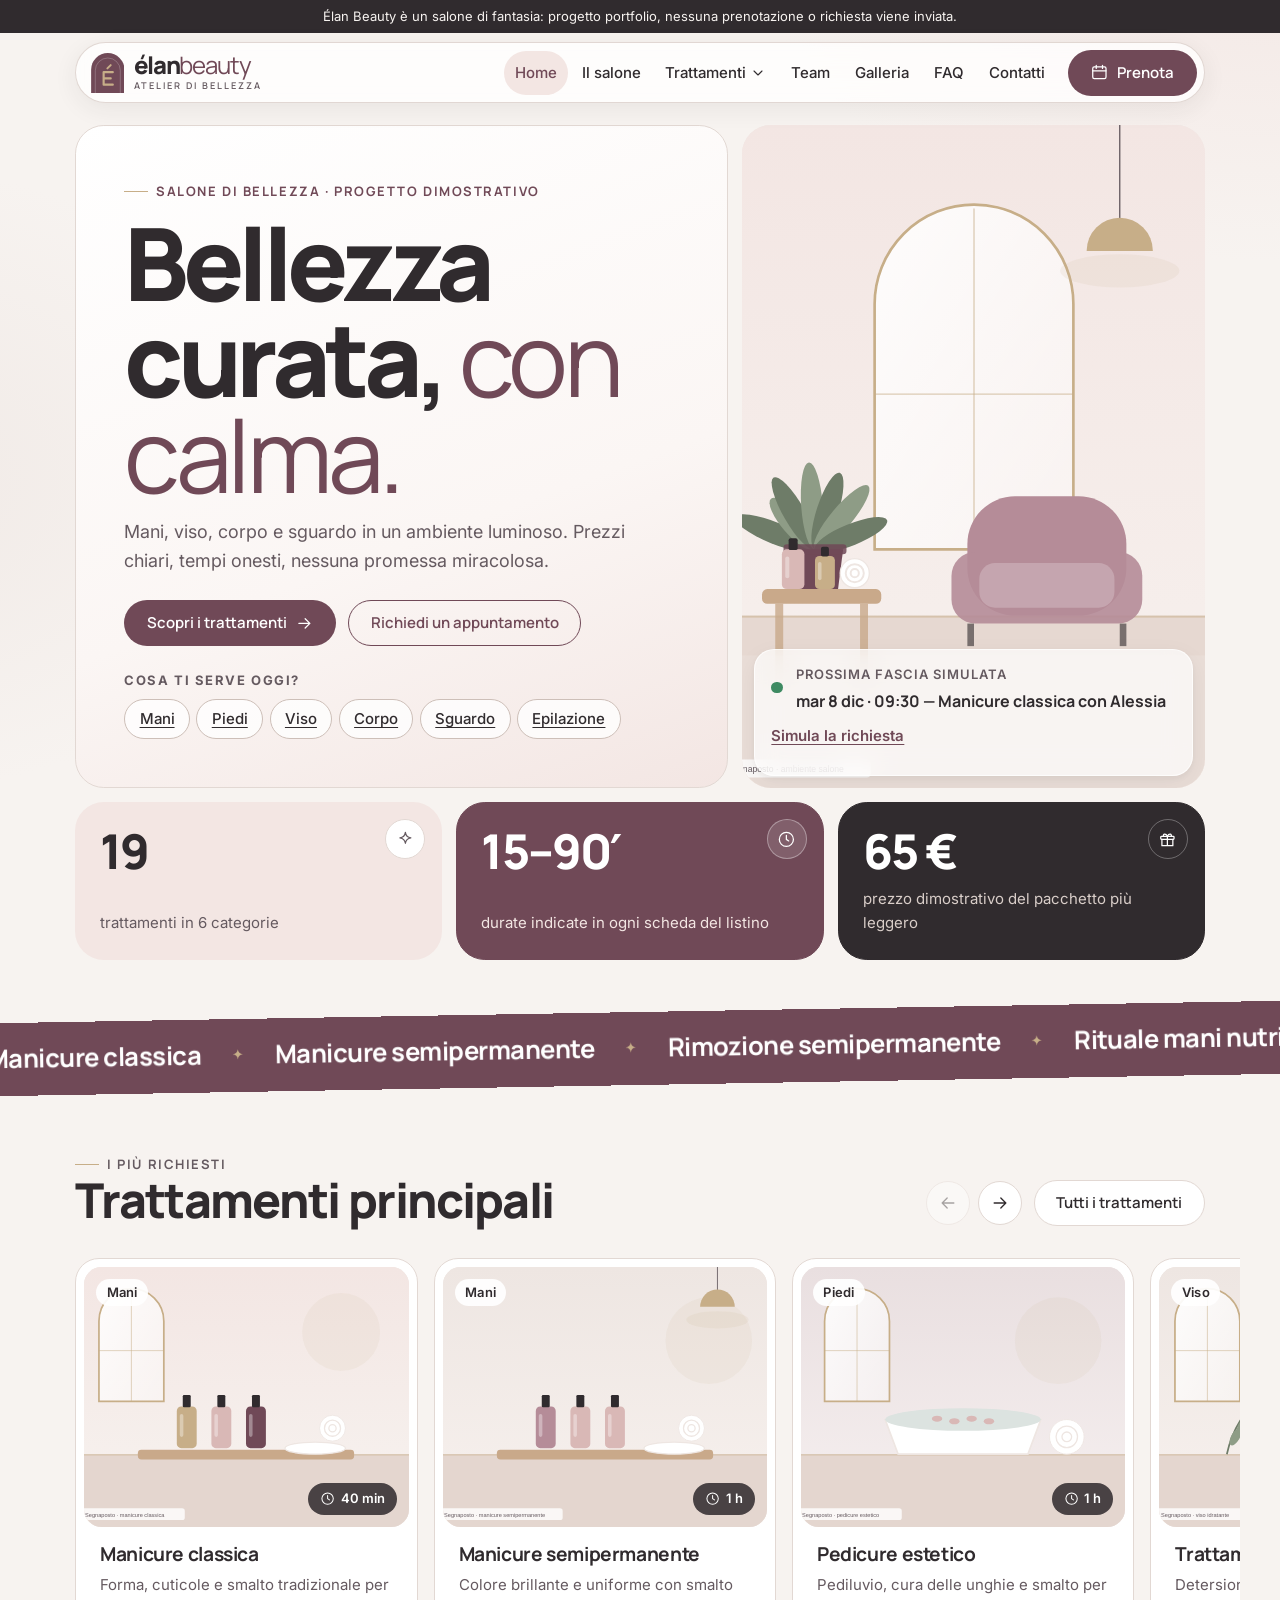
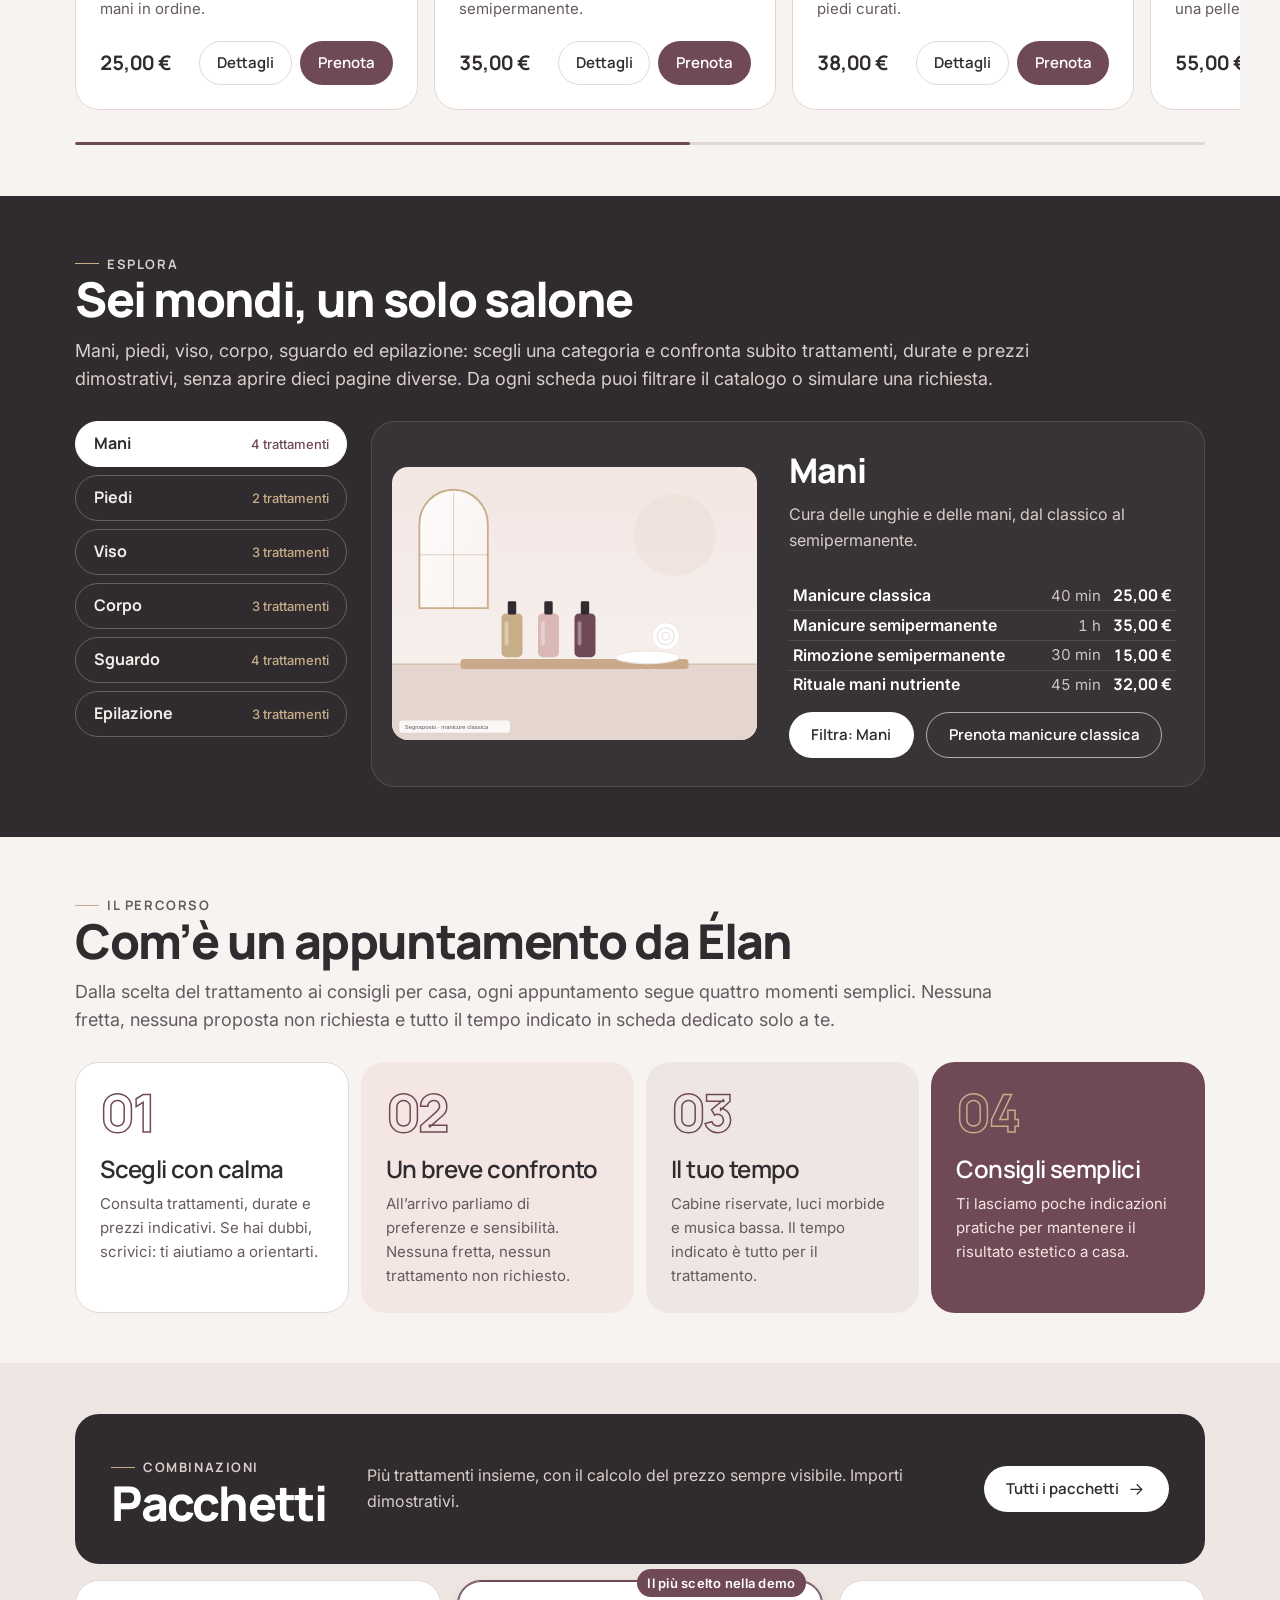
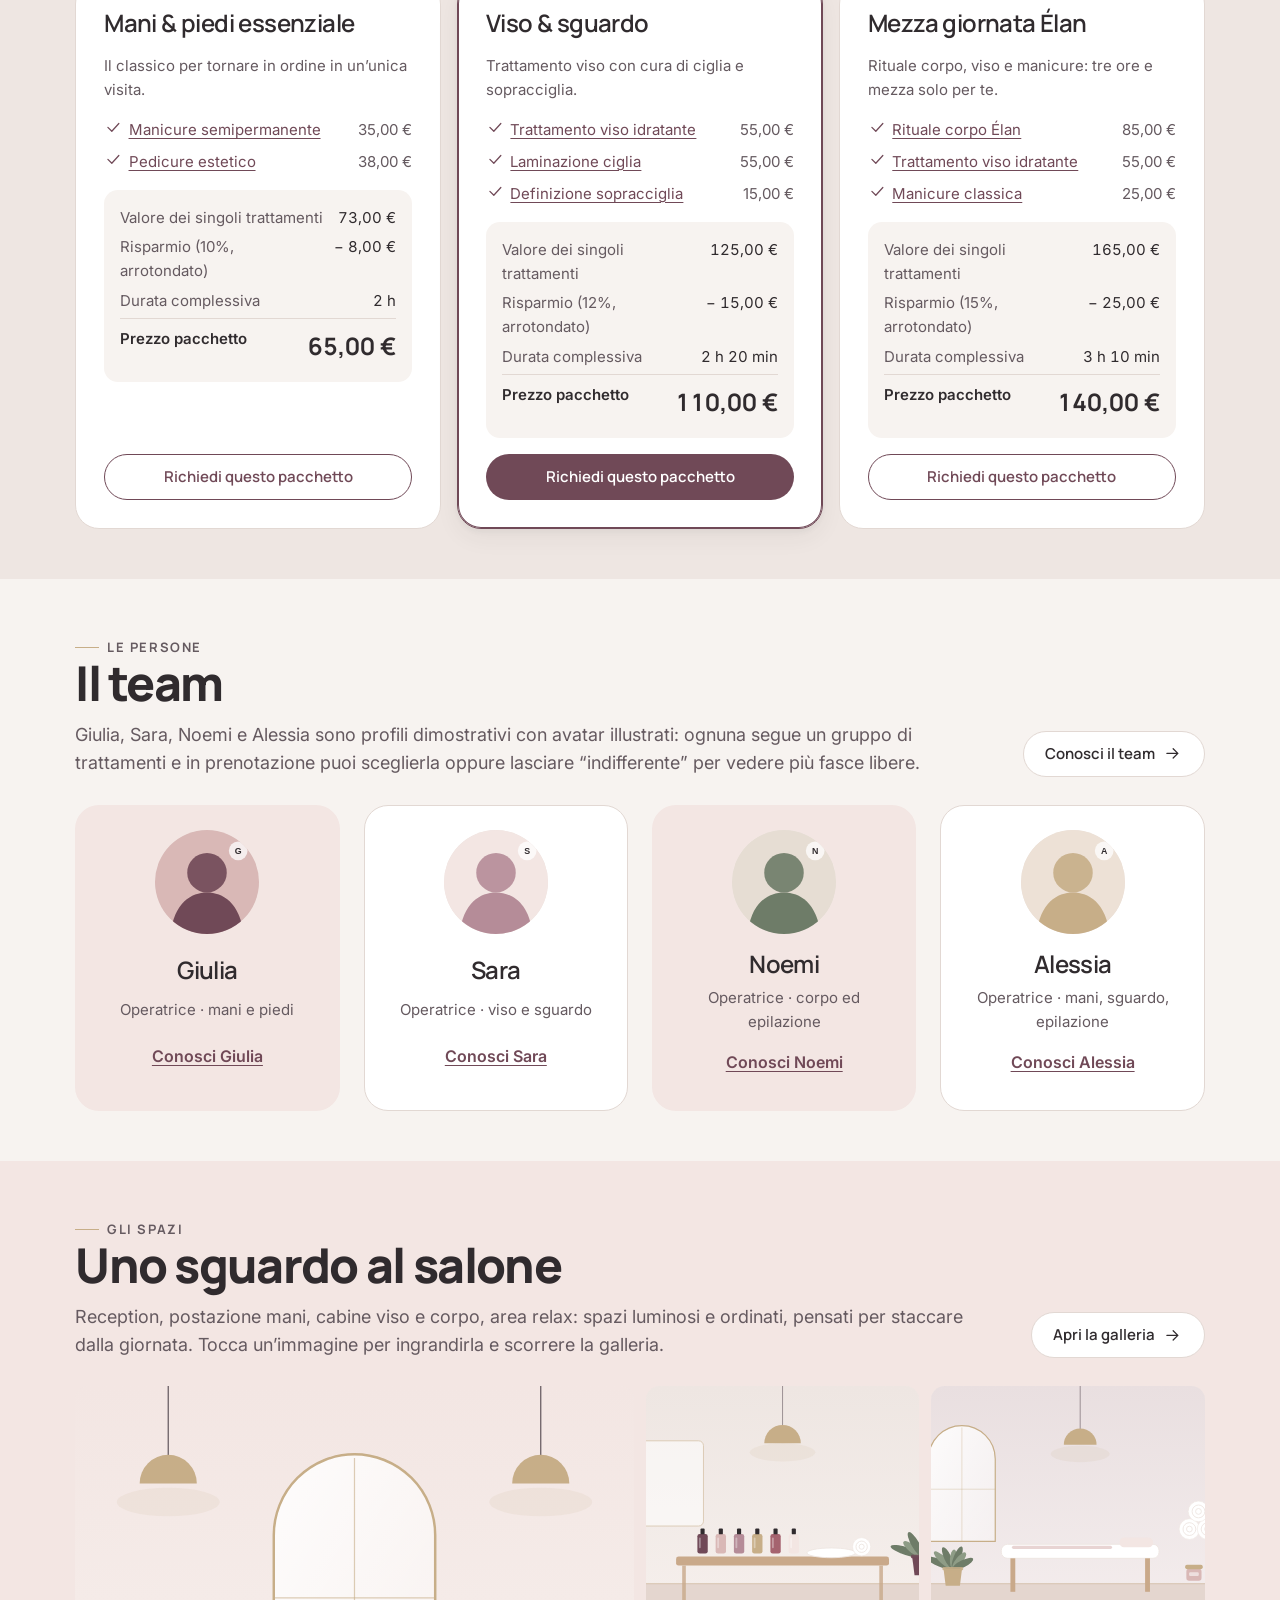
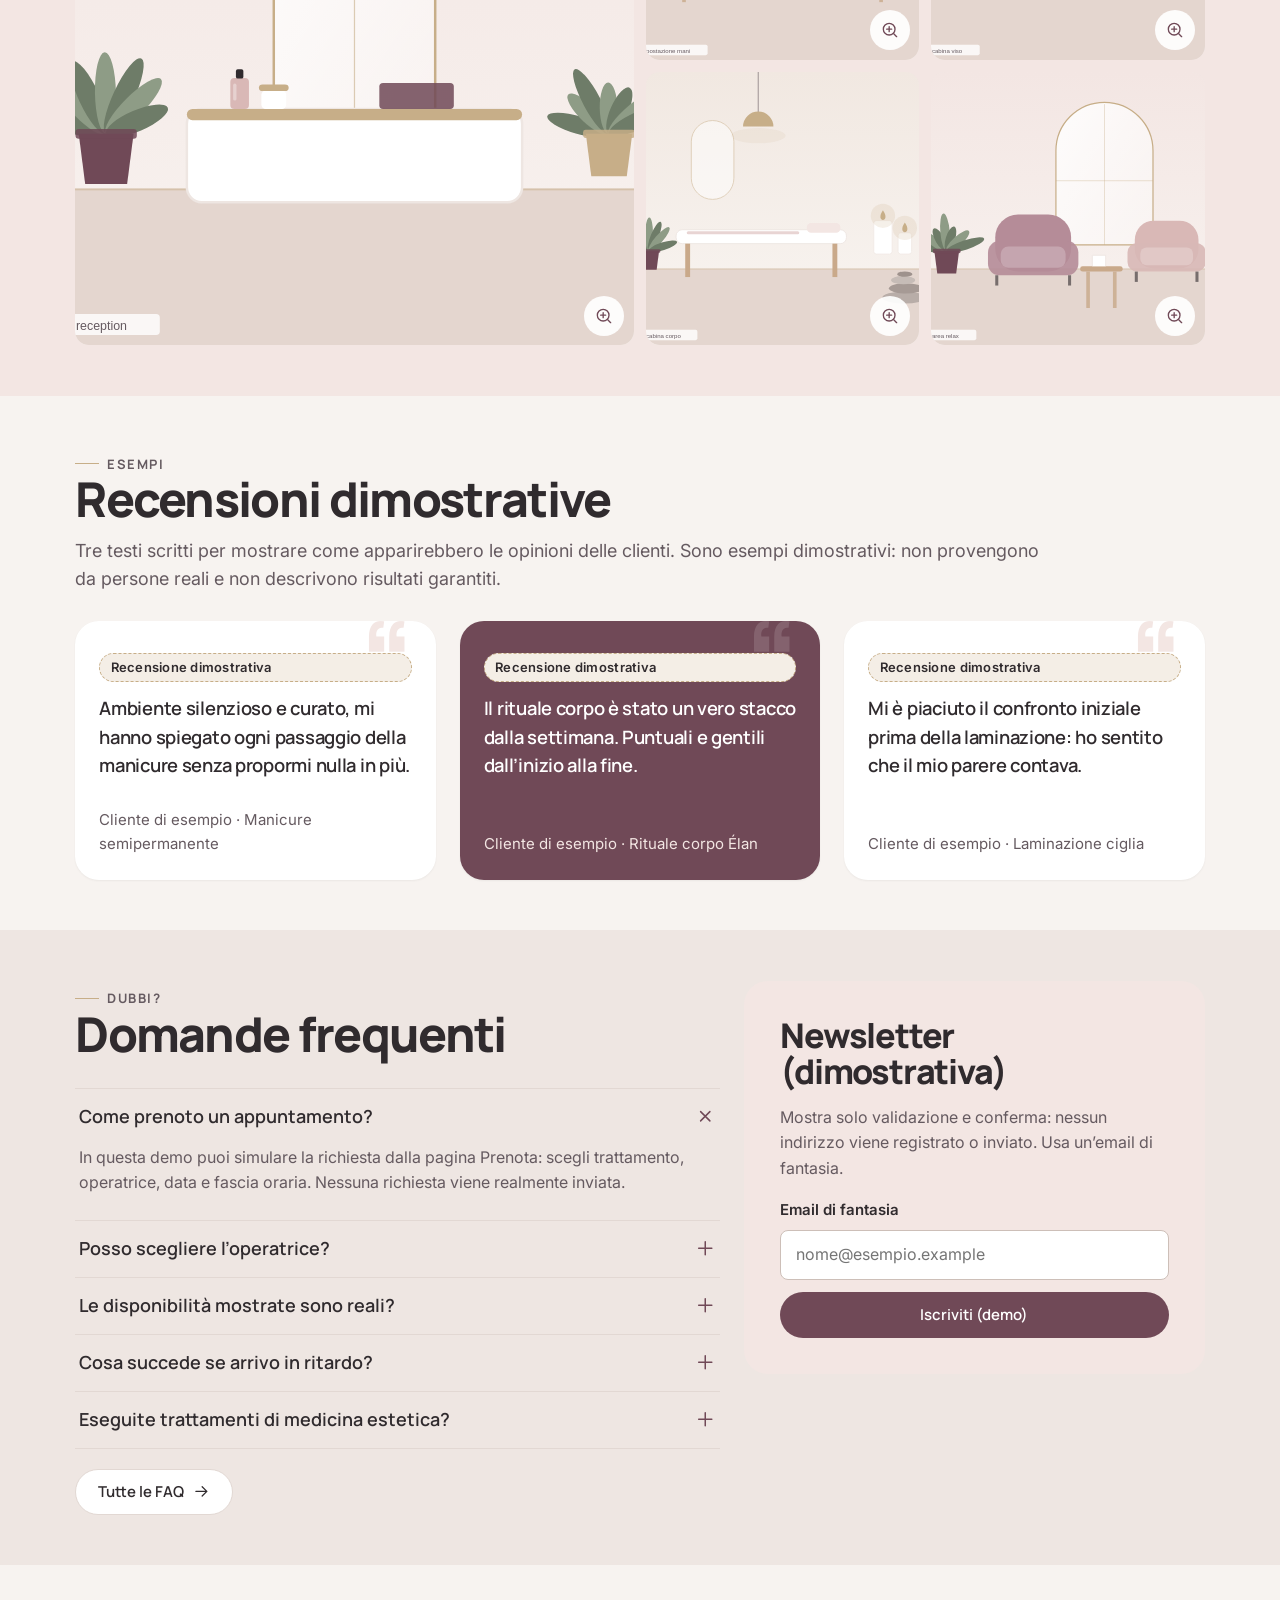
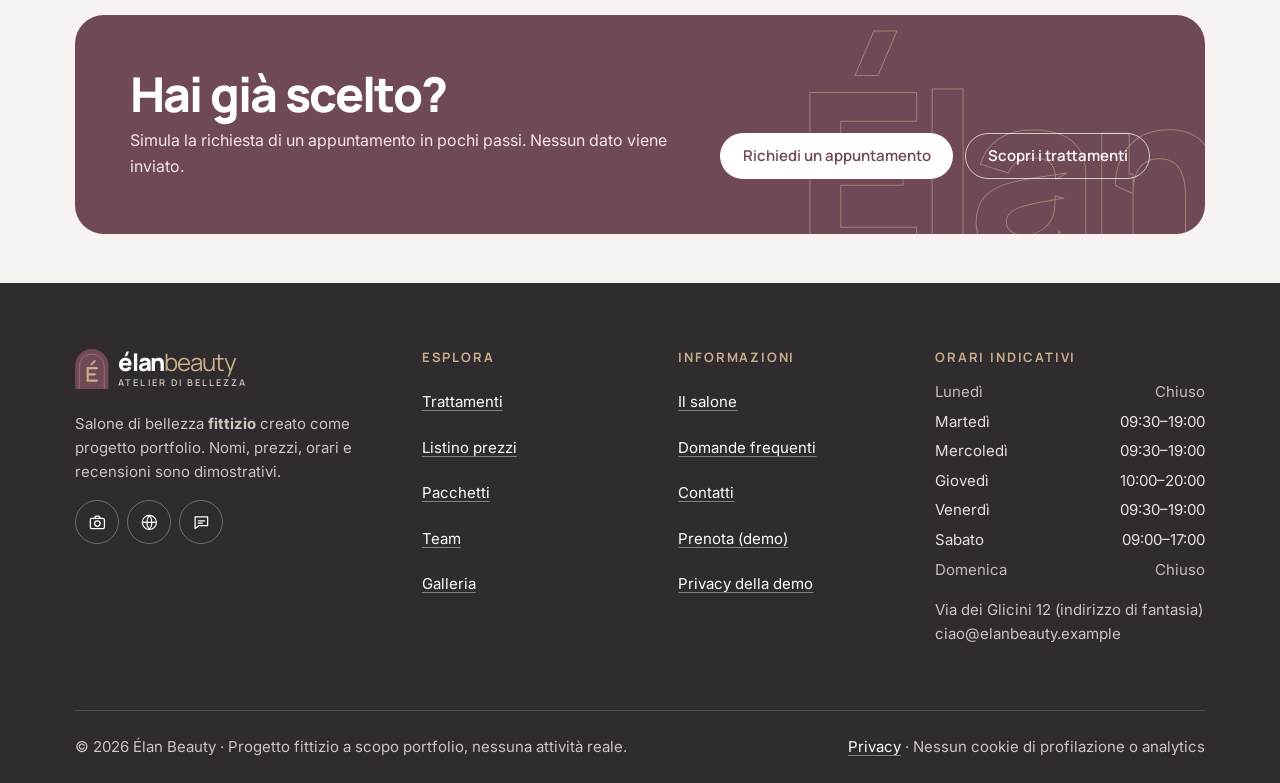
==== index.html @ f9c90d67 "Élan Beauty: sito portfolio statico del salone di bellezza fittizio 12 pagine responsive, catalogo c" ====
<!DOCTYPE html>
<html lang="it">
<head>
  <meta charset="utf-8">
  <meta name="viewport" content="width=device-width, initial-scale=1, viewport-fit=cover">
  <title>Élan Beauty · Salone di bellezza (progetto dimostrativo)</title>
  <meta name="description" content="Élan Beauty, salone di bellezza fittizio: manicure, viso, corpo, sguardo ed epilazione. Prezzi e disponibilità dimostrativi.">
  <meta name="robots" content="noindex, nofollow">
  <meta name="theme-color" content="#F7F3F0">
  <meta name="format-detection" content="telephone=no">
  <meta property="og:title" content="Élan Beauty · Salone di bellezza (progetto dimostrativo)">
  <meta property="og:description" content="Élan Beauty, salone di bellezza fittizio: manicure, viso, corpo, sguardo ed epilazione. Prezzi e disponibilità dimostrativi.">
  <meta property="og:type" content="website">
  <link rel="icon" href="assets/images/favicon.svg" type="image/svg+xml">
  <link rel="apple-touch-icon" href="assets/images/apple-touch-icon.png">
  <link rel="manifest" href="site.webmanifest">
  <link rel="preconnect" href="https://fonts.googleapis.com">
  <link rel="preconnect" href="https://fonts.gstatic.com" crossorigin>
  <link rel="stylesheet" href="https://fonts.googleapis.com/css2?family=Inter:wght@400;500;600&amp;family=Manrope:wght@500;600;700&amp;display=swap">
  <link rel="stylesheet" href="css/base.css">
  <link rel="stylesheet" href="css/components.css">
  <link rel="stylesheet" href="css/pages.css">
  <script defer src="js/data.js"></script>
  <script defer src="js/main.js"></script>
  <script defer src="js/availability.js"></script>
  <script defer src="js/gallery.js"></script>
  <script defer src="js/home.js"></script>
</head>
<body>
  <a class="skip-link" href="#main">Vai al contenuto principale</a>
  <div class="demo-ribbon">Élan Beauty è un salone di fantasia: progetto portfolio, nessuna prenotazione o richiesta viene inviata.</div>
  <header class="site-header">
    <div class="container"><div class="header-inner">
      <a class="brand" href="index.html" aria-label="Élan Beauty, torna alla home"><svg class="brand-mark" viewBox="0 0 40 48" aria-hidden="true" focusable="false"><path d="M0 48V20a20 20 0 0 1 40 0v28z" fill="#704957"/><path d="M5 48V21a15 15 0 0 1 30 0v27" fill="none" stroke="#F7F3F0" stroke-opacity=".28" stroke-width="1"/><path d="M15 23v15M15 23h11M15 30.5h8.5M15 38h11" fill="none" stroke="#C7AE88" stroke-width="2.6" stroke-linecap="round"/><path d="M19.5 18.5 23.5 14.5" stroke="#C7AE88" stroke-width="2.4" stroke-linecap="round"/></svg><span class="brand-text"><span class="brand-word">élan<span>beauty</span></span><small>atelier di bellezza</small></span></a>
      <nav class="nav-desktop" aria-label="Navigazione principale">
        <ul>
          <li><a href="index.html" aria-current="page">Home</a></li>
          <li><a href="salone.html">Il salone</a></li>
          <li class="has-sub">
            <button type="button" class="sub-toggle" aria-expanded="false" aria-controls="d-sub-tratt">Trattamenti <svg class="icon" viewBox="0 0 24 24" aria-hidden="true" focusable="false"><path d="m6 9 6 6 6-6"/></svg></button>
            <ul class="submenu" id="d-sub-tratt" hidden>
              <li><a href="trattamenti.html">Tutti i trattamenti</a></li>
              <li><a href="listino.html">Listino prezzi</a></li>
              <li><a href="pacchetti.html">Pacchetti</a></li>
            </ul>
          </li>
          <li><a href="team.html">Team</a></li>
          <li><a href="galleria.html">Galleria</a></li>
          <li><a href="faq.html">FAQ</a></li>
          <li><a href="contatti.html">Contatti</a></li>
        </ul>
      </nav>
      <a class="btn btn-primary header-cta" href="prenota.html"><svg class="icon" viewBox="0 0 24 24" aria-hidden="true" focusable="false"><rect x="3.5" y="5" width="17" height="15" rx="2"/><path d="M3.5 10h17M8 3v4M16 3v4"/></svg>Prenota</a>
      <button type="button" class="menu-toggle" aria-expanded="false" aria-controls="drawer"><svg class="icon" viewBox="0 0 24 24" aria-hidden="true" focusable="false"><path d="M4 7h16M4 12h16M4 17h16"/></svg><span>Menu</span></button>
    </div></div>
  </header>
  <div class="drawer" id="drawer" hidden>
    <div class="drawer-backdrop" data-drawer-close></div>
    <div class="drawer-panel" role="dialog" aria-modal="true" aria-label="Menu di navigazione" tabindex="-1">
      <div class="drawer-head">
        <a class="brand" href="index.html"><svg class="brand-mark" viewBox="0 0 40 48" aria-hidden="true" focusable="false"><path d="M0 48V20a20 20 0 0 1 40 0v28z" fill="#704957"/><path d="M5 48V21a15 15 0 0 1 30 0v27" fill="none" stroke="#F7F3F0" stroke-opacity=".28" stroke-width="1"/><path d="M15 23v15M15 23h11M15 30.5h8.5M15 38h11" fill="none" stroke="#C7AE88" stroke-width="2.6" stroke-linecap="round"/><path d="M19.5 18.5 23.5 14.5" stroke="#C7AE88" stroke-width="2.4" stroke-linecap="round"/></svg><span class="brand-text"><span class="brand-word">élan<span>beauty</span></span><small>atelier di bellezza</small></span></a>
        <button type="button" class="icon-btn" data-drawer-close aria-label="Chiudi menu"><svg class="icon" viewBox="0 0 24 24" aria-hidden="true" focusable="false"><path d="M6 6l12 12M18 6 6 18"/></svg></button>
      </div>
      <div class="drawer-body">
        <nav class="drawer-nav" aria-label="Navigazione mobile">
          <ul>
          <li><a href="index.html" aria-current="page">Home</a></li>
          <li><a href="salone.html">Il salone</a></li>
          <li class="has-sub">
            <button type="button" class="sub-toggle" aria-expanded="false" aria-controls="m-sub-tratt">Trattamenti <svg class="icon" viewBox="0 0 24 24" aria-hidden="true" focusable="false"><path d="m6 9 6 6 6-6"/></svg></button>
            <ul class="submenu" id="m-sub-tratt" hidden>
              <li><a href="trattamenti.html">Tutti i trattamenti</a></li>
              <li><a href="listino.html">Listino prezzi</a></li>
              <li><a href="pacchetti.html">Pacchetti</a></li>
            </ul>
          </li>
          <li><a href="team.html">Team</a></li>
          <li><a href="galleria.html">Galleria</a></li>
          <li><a href="faq.html">FAQ</a></li>
          <li><a href="contatti.html">Contatti</a></li>
        </ul>
        </nav>
        <div class="drawer-foot">
          <a class="btn btn-primary btn-block" href="prenota.html"><svg class="icon" viewBox="0 0 24 24" aria-hidden="true" focusable="false"><rect x="3.5" y="5" width="17" height="15" rx="2"/><path d="M3.5 10h17M8 3v4M16 3v4"/></svg>Richiedi un appuntamento</a>
          <p class="small muted">Progetto dimostrativo: nessun dato viene inviato.</p>
        </div>
      </div>
    </div>
  </div>
  <noscript><div class="notice" style="margin:1rem">Per vedere catalogo, filtri, galleria e prenotazione simulata attiva JavaScript nel browser.</div></noscript>
  <main id="main" tabindex="-1">
    <section class="hero">
      <div class="container bento">
        <div class="tile tile--intro anim-in">
          <div>
            <p class="eyebrow">Salone di bellezza · progetto dimostrativo</p>
            <h1>Bellezza curata, <span class="soft">con calma.</span></h1>
            <p class="lead">Mani, viso, corpo e sguardo in un ambiente luminoso. Prezzi chiari, tempi onesti, nessuna promessa miracolosa.</p>
            <div class="btn-row">
              <a class="btn btn-primary" href="trattamenti.html">Scopri i trattamenti <svg class="icon" viewBox="0 0 24 24" aria-hidden="true" focusable="false"><path d="M5 12h14M13 6l6 6-6 6"/></svg></a>
              <a class="btn btn-outline" href="prenota.html">Richiedi un appuntamento</a>
            </div>
          </div>
          <div class="quick-find">
            <span class="quick-find__label" id="qf-label">Cosa ti serve oggi?</span>
            <div class="chips" data-quick-cats aria-labelledby="qf-label"></div>
          </div>
        </div>
        <div class="tile tile--media anim-in anim-in--d1">
          <img src="assets/images/hero-salone.svg" alt="Ambiente del salone con arco luminoso, poltrona imbottita e piante (illustrazione segnaposto)" width="800" height="1000" fetchpriority="high">
          <div class="live-slot" data-live-slot>
            <span class="live-dot" aria-hidden="true"></span>
            <span class="live-slot__label">Prossima fascia simulata</span>
            <span class="live-slot__value">Calcolo disponibilità…</span>
          </div>
        </div>
        <div class="stat-row">
          <div class="tile tile--stat tile--blush"><span class="icon-btn" aria-hidden="true"><svg class="icon" viewBox="0 0 24 24" aria-hidden="true" focusable="false"><path d="M12 3c.6 4.2 2.8 6.4 7 7-4.2.6-6.4 2.8-7 7-.6-4.2-2.8-6.4-7-7 4.2-.6 6.4-2.8 7-7z"/></svg></span><strong data-stat="treatments">—</strong><span><a href="trattamenti.html">trattamenti in <span data-stat="cats">—</span> categorie</a></span></div>
          <div class="tile tile--stat tile--plum"><span class="icon-btn" aria-hidden="true"><svg class="icon" viewBox="0 0 24 24" aria-hidden="true" focusable="false"><circle cx="12" cy="12" r="9"/><path d="M12 7v5l3 2"/></svg></span><strong data-stat="duration">—</strong><span><a href="listino.html">durate indicate in ogni scheda del listino</a></span></div>
          <div class="tile tile--stat tile--dark"><span class="icon-btn" aria-hidden="true"><svg class="icon" viewBox="0 0 24 24" aria-hidden="true" focusable="false"><rect x="3.5" y="8" width="17" height="4" rx="1"/><path d="M5 12v8h14v-8M12 8v12M12 8c-2-4-6-3-5 0M12 8c2-4 6-3 5 0"/></svg></span><strong data-stat="pkg">—</strong><span><a href="pacchetti.html">prezzo dimostrativo del pacchetto più leggero</a></span></div>
        </div>
      </div>
    </section>

    <div class="marquee-wrap" aria-hidden="true"><div class="marquee"><div class="marquee__track" data-marquee></div></div></div>

    <section class="section" aria-labelledby="featured-title">
      <div class="container">
        <div class="section-head">
          <div><p class="eyebrow">I più richiesti</p><h2 id="featured-title">Trattamenti principali</h2></div>
          <div class="section-head__aside">
            <div class="btn-row">
              <div class="carousel__nav"><button type="button" class="icon-btn" data-car="prev" aria-label="Trattamenti precedenti"><svg class="icon flip" viewBox="0 0 24 24" aria-hidden="true" focusable="false"><path d="M5 12h14M13 6l6 6-6 6"/></svg></button><button type="button" class="icon-btn" data-car="next" aria-label="Trattamenti successivi"><svg class="icon" viewBox="0 0 24 24" aria-hidden="true" focusable="false"><path d="M5 12h14M13 6l6 6-6 6"/></svg></button></div>
              <a class="btn btn-ghost" href="trattamenti.html">Tutti i trattamenti</a>
            </div>
          </div>
        </div>
        <div class="carousel">
          <ul class="carousel__track" data-featured tabindex="0" aria-label="Trattamenti principali, scorrimento orizzontale"></ul>
          <div class="carousel__progress" aria-hidden="true"><span data-car-progress></span></div>
        </div>
      </div>
    </section>

    <section class="section section--dark" aria-labelledby="explore-title">
      <div class="container">
        <div class="section-head">
          <div><p class="eyebrow">Esplora</p><h2 id="explore-title">Sei mondi, un solo salone</h2></div>
          <div class="section-head__aside"><p>Mani, piedi, viso, corpo, sguardo ed epilazione: scegli una categoria e confronta subito trattamenti, durate e prezzi dimostrativi, senza aprire dieci pagine diverse. Da ogni scheda puoi filtrare il catalogo o simulare una richiesta.</p></div>
        </div>
        <div class="explorer" data-explorer></div>
      </div>
    </section>

    <section class="section" aria-labelledby="exp-title">
      <div class="container">
        <div class="section-head">
          <div><p class="eyebrow">Il percorso</p><h2 id="exp-title">Com’è un appuntamento da Élan</h2></div>
          <div class="section-head__aside"><p>Dalla scelta del trattamento ai consigli per casa, ogni appuntamento segue quattro momenti semplici. Nessuna fretta, nessuna proposta non richiesta e tutto il tempo indicato in scheda dedicato solo a te.</p></div>
        </div>
        <ol class="steps-list" data-experience></ol>
      </div>
    </section>

    <section class="section section--tint" aria-labelledby="pkg-title">
      <div class="container pkg-layout">
        <div class="pkg-intro">
          <div><p class="eyebrow">Combinazioni</p><h2 id="pkg-title">Pacchetti</h2></div>
          <p>Più trattamenti insieme, con il calcolo del prezzo sempre visibile. Importi dimostrativi.</p>
          <a class="btn btn-primary" href="pacchetti.html" style="background:#fff;color:var(--c-text)">Tutti i pacchetti <svg class="icon" viewBox="0 0 24 24" aria-hidden="true" focusable="false"><path d="M5 12h14M13 6l6 6-6 6"/></svg></a>
        </div>
        <div class="pkg-grid" data-packages-preview style="display:contents"></div>
      </div>
    </section>

    <section class="section" aria-labelledby="team-title">
      <div class="container">
        <div class="section-head">
          <div><p class="eyebrow">Le persone</p><h2 id="team-title">Il team</h2></div>
          <div class="section-head__aside"><p>Giulia, Sara, Noemi e Alessia sono profili dimostrativi con avatar illustrati: ognuna segue un gruppo di trattamenti e in prenotazione puoi sceglierla oppure lasciare “indifferente” per vedere più fasce libere.</p><a class="btn btn-ghost" href="team.html">Conosci il team <svg class="icon" viewBox="0 0 24 24" aria-hidden="true" focusable="false"><path d="M5 12h14M13 6l6 6-6 6"/></svg></a></div>
        </div>
        <div class="team-preview" data-team-preview></div>
      </div>
    </section>

    <section class="section section--blush" aria-labelledby="gal-title">
      <div class="container">
        <div class="section-head">
          <div><p class="eyebrow">Gli spazi</p><h2 id="gal-title">Uno sguardo al salone</h2></div>
          <div class="section-head__aside"><p>Reception, postazione mani, cabine viso e corpo, area relax: spazi luminosi e ordinati, pensati per staccare dalla giornata. Tocca un’immagine per ingrandirla e scorrere la galleria.</p><a class="btn btn-ghost" href="galleria.html">Apri la galleria <svg class="icon" viewBox="0 0 24 24" aria-hidden="true" focusable="false"><path d="M5 12h14M13 6l6 6-6 6"/></svg></a></div>
        </div>
        <div class="gallery-preview" data-gallery data-limit="5"></div>
      </div>
    </section>

    <section class="section" aria-labelledby="rev-title">
      <div class="container">
        <div class="section-head">
          <div><p class="eyebrow">Esempi</p><h2 id="rev-title">Recensioni dimostrative</h2></div>
          <div class="section-head__aside"><p>Tre testi scritti per mostrare come apparirebbero le opinioni delle clienti. Sono esempi dimostrativi: non provengono da persone reali e non descrivono risultati garantiti.</p></div>
        </div>
        <div class="grid grid--3" data-reviews></div>
      </div>
    </section>

    <section class="section section--tint" aria-labelledby="faq-title">
      <div class="container faq-news">
        <div>
          <div class="section-head">
            <div><p class="eyebrow">Dubbi?</p><h2 id="faq-title">Domande frequenti</h2></div>
          </div>
          <div class="accordion" data-faq-preview></div>
          <a class="btn btn-ghost" href="faq.html" style="margin-top:1.25rem">Tutte le FAQ <svg class="icon" viewBox="0 0 24 24" aria-hidden="true" focusable="false"><path d="M5 12h14M13 6l6 6-6 6"/></svg></a>
        </div>
        <aside class="news-card" aria-labelledby="nl-title">
          <h2 id="nl-title">Newsletter (dimostrativa)</h2>
          <p class="muted" style="margin:0">Mostra solo validazione e conferma: nessun indirizzo viene registrato o inviato. Usa un’email di fantasia.</p>
          <form data-demo-form="newsletter" novalidate>
            <div class="field">
              <label for="nl-email">Email di fantasia</label>
              <input class="input" id="nl-email" name="email" type="email" autocomplete="off" placeholder="nome@esempio.example" required data-label="L’email">
            </div>
            <button class="btn btn-primary btn-block" type="submit" style="margin-top:.75rem">Iscriviti (demo)</button>
          </form>
          <div class="notice notice--success" data-form-status role="status" tabindex="-1" hidden></div>
        </aside>
      </div>
    </section>

    <section class="section section--cta">
      <div class="container">
        <div class="cta-band">
          <div><h2>Hai già scelto?</h2><p>Simula la richiesta di un appuntamento in pochi passi. Nessun dato viene inviato.</p></div>
          <div class="btn-row"><a class="btn btn-primary" href="prenota.html">Richiedi un appuntamento</a><a class="btn btn-outline" href="trattamenti.html">Scopri i trattamenti</a></div>
        </div>
      </div>
    </section>
  </main>
  <footer class="site-footer">
    <div class="container">
      <div class="footer-grid">
        <div>
          <a class="brand" href="index.html"><svg class="brand-mark" viewBox="0 0 40 48" aria-hidden="true" focusable="false"><path d="M0 48V20a20 20 0 0 1 40 0v28z" fill="#704957"/><path d="M5 48V21a15 15 0 0 1 30 0v27" fill="none" stroke="#F7F3F0" stroke-opacity=".28" stroke-width="1"/><path d="M15 23v15M15 23h11M15 30.5h8.5M15 38h11" fill="none" stroke="#C7AE88" stroke-width="2.6" stroke-linecap="round"/><path d="M19.5 18.5 23.5 14.5" stroke="#C7AE88" stroke-width="2.4" stroke-linecap="round"/></svg><span class="brand-text"><span class="brand-word">élan<span>beauty</span></span><small>atelier di bellezza</small></span></a>
          <p class="footer-note" style="margin-top:1rem">Salone di bellezza <strong>fittizio</strong> creato come progetto portfolio. Nomi, prezzi, orari e recensioni sono dimostrativi.</p>
          <div class="footer-social">
            <button type="button" class="icon-btn" data-demo="instagram" aria-label="Instagram (demo)"><svg class="icon" viewBox="0 0 24 24" aria-hidden="true" focusable="false"><rect x="3" y="7" width="18" height="13" rx="2"/><path d="M8 7l2-3h4l2 3"/><circle cx="12" cy="13.5" r="3.5"/></svg></button>
            <button type="button" class="icon-btn" data-demo="facebook" aria-label="Facebook (demo)"><svg class="icon" viewBox="0 0 24 24" aria-hidden="true" focusable="false"><circle cx="12" cy="12" r="9"/><path d="M3 12h18M12 3a14 14 0 0 1 0 18M12 3a14 14 0 0 0 0 18"/></svg></button>
            <button type="button" class="icon-btn" data-demo="whatsapp" aria-label="WhatsApp (demo)"><svg class="icon" viewBox="0 0 24 24" aria-hidden="true" focusable="false"><path d="M4 5h16v11H9l-5 4z"/><path d="M8 10h8M8 13h5"/></svg></button>
          </div>
        </div>
        <nav aria-label="Link del footer">
          <p class="footer-title">Esplora</p>
          <ul class="footer-links">
            <li><a href="trattamenti.html">Trattamenti</a></li>
            <li><a href="listino.html">Listino prezzi</a></li>
            <li><a href="pacchetti.html">Pacchetti</a></li>
            <li><a href="team.html">Team</a></li>
            <li><a href="galleria.html">Galleria</a></li>
          </ul>
        </nav>
        <div>
          <p class="footer-title">Informazioni</p>
          <ul class="footer-links">
            <li><a href="salone.html">Il salone</a></li>
            <li><a href="faq.html">Domande frequenti</a></li>
            <li><a href="contatti.html">Contatti</a></li>
            <li><a href="prenota.html">Prenota (demo)</a></li>
            <li><a href="privacy.html">Privacy della demo</a></li>
          </ul>
        </div>
        <div>
          <p class="footer-title">Orari indicativi</p>
          <ul class="hours-list" data-hours><li><span>Martedì–Sabato</span><span>su appuntamento</span></li></ul>
          <p class="footer-note" style="margin-top:1rem">Via dei Glicini 12 (indirizzo di fantasia)<br>ciao@elanbeauty.example</p>
        </div>
      </div>
      <div class="footer-bottom">
        <p>© <span data-year>2026</span> Élan Beauty · Progetto fittizio a scopo portfolio, nessuna attività reale.</p>
        <p><a href="privacy.html">Privacy</a> · Nessun cookie di profilazione o analytics</p>
      </div>
    </div>
  </footer>
</body>
</html>
---- css/base.css ----
/* =========================================================================
   Élan Beauty — base.css
   Variabili, reset, tipografia, layout di base. Mobile-first.
   ========================================================================= */

:root {
  /* Palette */
  --c-page: #F7F3F0;
  --c-card: #FFFFFF;
  --c-section: #EEE6E2;
  --c-blush: #F3E6E3;          /* rosa cipria: solo sfondo tenue */
  --c-text: #302B2E;
  --c-text-2: #655A60;
  --c-primary: #704957;
  --c-primary-hover: #573642;
  --c-champagne: #C7AE88;      /* dettaglio decorativo, non per testo */
  --c-border: #E2D8D3;
  --c-border-strong: #CDBFB8;
  --c-on-primary: #FFFFFF;
  --c-error: #9E2A2F;
  --c-error-bg: #FBEDEC;
  --c-success: #2F5D46;
  --c-success-bg: #EAF3EE;
  --c-info-bg: #F4EEE6;

  /* Tipografia */
  --font-head: 'Manrope', 'Segoe UI', system-ui, -apple-system, 'Helvetica Neue', Arial, sans-serif;
  --font-body: 'Inter', 'Segoe UI', system-ui, -apple-system, 'Helvetica Neue', Arial, sans-serif;
  --fs-xs: 0.8125rem;
  --fs-sm: 0.9375rem;
  --fs-base: 1rem;
  --fs-md: 1.125rem;
  --fs-lg: clamp(1.25rem, 1.1rem + 0.6vw, 1.5rem);
  --fs-xl: clamp(1.5rem, 1.25rem + 1.1vw, 2.125rem);
  --fs-2xl: clamp(1.875rem, 1.4rem + 2.2vw, 3rem);
  --fs-3xl: clamp(2.25rem, 1.5rem + 3.4vw, 4.25rem);
  --fs-display: clamp(2.75rem, 1.2rem + 6.4vw, 6.5rem);

  /* Spaziature */
  --sp-1: 0.25rem;
  --sp-2: 0.5rem;
  --sp-3: 0.75rem;
  --sp-4: 1rem;
  --sp-5: 1.5rem;
  --sp-6: 2rem;
  --sp-7: 3rem;
  --sp-8: 4rem;
  --section-y: clamp(2rem, 1.4rem + 2.2vw, 3.5rem);
  --gutter: clamp(1rem, 0.6rem + 2vw, 2.5rem);
  --container: 75rem;

  /* Forme */
  --radius-sm: 0.5rem;
  --radius: 0.875rem;
  --radius-lg: 1.5rem;
  --radius-pill: 999px;

  /* Ombre leggere */
  --shadow-sm: 0 1px 2px rgba(48, 43, 46, 0.06);
  --shadow: 0 2px 6px rgba(48, 43, 46, 0.05), 0 8px 24px rgba(48, 43, 46, 0.06);
  --shadow-lg: 0 12px 40px rgba(48, 43, 46, 0.14);

  --header-h: 4.75rem;
  --ease: cubic-bezier(0.2, 0.7, 0.2, 1);
  --dur: 200ms;

  --safe-bottom: env(safe-area-inset-bottom, 0px);
  --safe-left: env(safe-area-inset-left, 0px);
  --safe-right: env(safe-area-inset-right, 0px);
}

/* ---------- Reset essenziale ---------- */
*, *::before, *::after { box-sizing: border-box; }

html {
  -webkit-text-size-adjust: 100%;
  text-size-adjust: 100%;
  scroll-padding-top: calc(var(--header-h) + 1.25rem);
}

@media (prefers-reduced-motion: no-preference) {
  html { scroll-behavior: smooth; }
}

body {
  margin: 0;
  min-height: 100vh;
  min-height: 100dvh;
  background:
    radial-gradient(48rem 32rem at 100% -6rem, rgba(243, 230, 227, 0.9), transparent 70%),
    radial-gradient(40rem 28rem at -10% 30rem, rgba(238, 230, 226, 0.7), transparent 70%),
    var(--c-page);
  background-repeat: no-repeat;
  color: var(--c-text);
  font-family: var(--font-body);
  font-size: var(--fs-base);
  line-height: 1.6;
  overflow-x: hidden;
  -webkit-font-smoothing: antialiased;
  -moz-osx-font-smoothing: grayscale;
}

body.is-locked { overflow: hidden; }

img, svg, video { max-width: 100%; height: auto; display: block; }
img { font-style: italic; } /* alt leggibile se l'immagine non carica */

h1, h2, h3, h4 {
  font-family: var(--font-head);
  line-height: 1.18;
  margin: 0 0 var(--sp-4);
  letter-spacing: -0.025em;
  font-weight: 700;
  overflow-wrap: break-word;
}
h1 { font-size: var(--fs-3xl); font-weight: 800; letter-spacing: -0.04em; line-height: 1.02; }
h2 { font-size: var(--fs-2xl); font-weight: 800; letter-spacing: -0.035em; line-height: 1.06; }
h3 { font-size: var(--fs-lg); font-weight: 600; }
h4 { font-size: var(--fs-md); font-weight: 600; }

p { margin: 0 0 var(--sp-4); }
p, li, dd, dt, a, span, label { overflow-wrap: break-word; }

a { color: var(--c-primary); text-underline-offset: 0.18em; text-decoration-thickness: 1px; }
a:hover { color: var(--c-primary-hover); }

ul, ol { padding-left: 1.25rem; margin: 0 0 var(--sp-4); }

button, input, select, textarea { font: inherit; color: inherit; }
button { cursor: pointer; }

/* I campi restano a 16px per evitare lo zoom automatico su iOS */
input, select, textarea { font-size: max(16px, 1rem); }

[hidden] { display: none !important; }

/* ---------- Focus e accessibilità ---------- */
:focus { outline: none; }
:focus-visible {
  outline: 3px solid var(--c-primary);
  outline-offset: 3px;
  border-radius: 4px;
}

.skip-link {
  position: absolute;
  left: var(--sp-4);
  top: -100px;
  z-index: 1000;
  background: var(--c-primary);
  color: var(--c-on-primary);
  padding: var(--sp-3) var(--sp-4);
  border-radius: var(--radius-sm);
  font-weight: 600;
  text-decoration: none;
}
.skip-link:focus { top: var(--sp-3); color: var(--c-on-primary); }

.visually-hidden {
  position: absolute !important;
  width: 1px; height: 1px;
  padding: 0; margin: -1px;
  overflow: hidden; clip: rect(0, 0, 0, 0);
  white-space: nowrap; border: 0;
}

/* ---------- Layout ---------- */
.container {
  width: 100%;
  max-width: var(--container);
  margin-inline: auto;
  padding-left: max(var(--gutter), var(--safe-left));
  padding-right: max(var(--gutter), var(--safe-right));
}
.container--narrow { max-width: 50rem; }

.section { padding-block: var(--section-y); }
.section--tint { background: var(--c-section); }
.section--blush { background: var(--c-blush); }
.section--tight { padding-block: clamp(2rem, 1.5rem + 2vw, 3.5rem); }

.section-head {
  display: grid;
  grid-template-columns: minmax(0, 1fr);
  gap: var(--sp-3) var(--sp-6);
  align-items: end;
  margin-bottom: clamp(1.25rem, 1rem + 1vw, 1.75rem);
}
.section-head > * { min-width: 0; }
.section-head h2 { margin-bottom: 0; }
.section-head p { color: var(--c-text-2); margin: 0; }
.section-head__aside {
  display: flex; flex-wrap: wrap; align-items: flex-end; justify-content: space-between;
  gap: var(--sp-3) var(--sp-6);
}
.section-head__aside p { flex: 1 1 26rem; max-width: 88ch; font-size: var(--fs-md); line-height: 1.55; }
.section-head__aside > .btn, .section-head__aside > .btn-row { flex: none; }
/* Solo pulsanti (nessun testo): affiancati al titolo */
@media (min-width: 48em) {
  .section-head:not(:has(.section-head__aside p)) { grid-template-columns: minmax(0, 1fr) auto; }
}
.section--dark { background: var(--c-text); color: #F3ECE8; }
.section--dark h2, .section--dark h3 { color: #fff; }
.section--dark .section-head p, .section--dark p { color: #D9CEC9; }
.section--dark .eyebrow { color: var(--c-champagne); }

.eyebrow {
  display: inline-flex;
  align-items: center;
  gap: var(--sp-2);
  font-family: var(--font-head);
  font-size: var(--fs-xs);
  font-weight: 700;
  letter-spacing: 0.12em;
  text-transform: uppercase;
  color: var(--c-primary);
  margin-bottom: var(--sp-3);
}
.eyebrow::before {
  content: '';
  width: 1.5rem;
  height: 1px;
  background: var(--c-champagne);
}

.lead { font-size: var(--fs-md); color: var(--c-text-2); max-width: 40rem; }
.muted { color: var(--c-text-2); }
.small { font-size: var(--fs-sm); }

.stack > * + * { margin-top: var(--sp-4); }

.grid { display: grid; gap: var(--sp-5); }
.grid > * { min-width: 0; }

@media (min-width: 40em) {
  .grid--2 { grid-template-columns: repeat(2, minmax(0, 1fr)); }
}
@media (min-width: 48em) {
  .grid--3 { grid-template-columns: repeat(2, minmax(0, 1fr)); }
  .grid--4 { grid-template-columns: repeat(2, minmax(0, 1fr)); }
}
@media (min-width: 64em) {
  .grid--3 { grid-template-columns: repeat(3, minmax(0, 1fr)); }
  .grid--4 { grid-template-columns: repeat(4, minmax(0, 1fr)); }
}

/* Griglia automatica per card: colonne solo se c'è spazio */
.auto-grid {
  display: grid;
  gap: var(--sp-5);
  grid-template-columns: repeat(auto-fill, minmax(min(100%, 17rem), 1fr));
}
.auto-grid > * { min-width: 0; }

/* ---------- Animazioni sobrie ---------- */
@keyframes fade-up {
  from { opacity: 0; transform: translateY(12px); }
  to { opacity: 1; transform: none; }
}
@media (prefers-reduced-motion: no-preference) {
  .anim-in { animation: fade-up 600ms var(--ease) both; }
  .anim-in--d1 { animation-delay: 80ms; }
  .anim-in--d2 { animation-delay: 160ms; }
}
@media (prefers-reduced-motion: reduce) {
  *, *::before, *::after {
    animation-duration: 0.01ms !important;
    animation-iteration-count: 1 !important;
    transition-duration: 0.01ms !important;
    scroll-behavior: auto !important;
  }
}
---- css/components.css ----
/* =========================================================================
   Élan Beauty — components.css
   Header, navigazione, drawer, pulsanti, card, accordion, form, modali, footer.
   ========================================================================= */

/* ---------- Icone ---------- */
.icon {
  width: 1.25em;
  height: 1.25em;
  flex: none;
  stroke: currentColor;
  fill: none;
  stroke-width: 1.6;
  stroke-linecap: round;
  stroke-linejoin: round;
  display: inline-block;
  vertical-align: middle;
}

/* ---------- Banda demo ---------- */
.demo-ribbon {
  background: var(--c-text);
  color: #F7F3F0;
  font-size: var(--fs-xs);
  text-align: center;
  padding: 0.45rem var(--gutter);
  line-height: 1.4;
}
.demo-ribbon a { color: #fff; }

/* ---------- Pulsanti ---------- */
.btn {
  display: inline-flex;
  align-items: center;
  justify-content: center;
  gap: var(--sp-2);
  min-height: 2.875rem;
  padding: 0.7rem 1.35rem;
  border-radius: var(--radius-pill);
  border: 1px solid transparent;
  font-family: var(--font-head);
  font-weight: 600;
  font-size: var(--fs-sm);
  line-height: 1.2;
  text-decoration: none;
  text-align: center;
  transition: background-color var(--dur) var(--ease), color var(--dur) var(--ease), border-color var(--dur) var(--ease), box-shadow var(--dur) var(--ease);
  -webkit-tap-highlight-color: transparent;
}
.btn-primary { background: var(--c-primary); color: var(--c-on-primary); }
.btn-primary:hover { background: var(--c-primary-hover); color: var(--c-on-primary); }
.btn-outline { background: transparent; color: var(--c-primary); border-color: var(--c-primary); }
.btn-outline:hover { background: var(--c-primary); color: var(--c-on-primary); }
.btn-ghost { background: var(--c-card); color: var(--c-text); border-color: var(--c-border); }
.btn-ghost:hover { border-color: var(--c-primary); color: var(--c-primary); }
.btn-link {
  background: none; border: 0; padding: 0.5rem 0; min-height: 2.75rem;
  color: var(--c-primary); font-weight: 600; text-decoration: underline;
  text-underline-offset: 0.2em; border-radius: 4px;
}
.btn-block { width: 100%; }
.btn[disabled], .btn[aria-disabled='true'] { opacity: 0.55; cursor: not-allowed; }
.btn-row { display: flex; flex-wrap: wrap; gap: var(--sp-3); align-items: center; }

.icon-btn {
  display: inline-flex; align-items: center; justify-content: center;
  width: 2.75rem; height: 2.75rem;
  border-radius: 50%;
  border: 1px solid var(--c-border);
  background: var(--c-card);
  color: var(--c-text);
  transition: border-color var(--dur), color var(--dur);
}
.icon-btn:hover { border-color: var(--c-primary); color: var(--c-primary); }

/* ---------- Header flottante a pillola ---------- */
.site-header {
  position: sticky;
  top: 0;
  z-index: 100;
  padding-top: 0.6rem;
  padding-bottom: 0.35rem;
  pointer-events: none;
}
.site-header > .container { pointer-events: none; }
.header-inner {
  pointer-events: auto;
  display: flex;
  align-items: center;
  gap: var(--sp-3);
  min-height: 3.75rem;
  padding: 0.4rem 0.45rem 0.4rem 0.9rem;
  border-radius: var(--radius-pill);
  background: rgba(255, 255, 255, 0.94);
  border: 1px solid rgba(205, 191, 184, 0.6);
  box-shadow: 0 6px 24px rgba(48, 43, 46, 0.07);
  transition: box-shadow var(--dur) var(--ease), background-color var(--dur) var(--ease);
}
@supports ((-webkit-backdrop-filter: blur(8px)) or (backdrop-filter: blur(8px))) {
  .header-inner {
    background: rgba(255, 255, 255, 0.78);
    -webkit-backdrop-filter: saturate(1.4) blur(14px);
    backdrop-filter: saturate(1.4) blur(14px);
  }
}
.site-header.is-scrolled .header-inner { box-shadow: 0 10px 34px rgba(48, 43, 46, 0.12); }
.brand {
  display: inline-flex;
  align-items: center;
  gap: var(--sp-2);
  text-decoration: none;
  color: var(--c-text);
  font-family: var(--font-head);
  font-weight: 800;
  font-size: 1.15rem;
  letter-spacing: -0.02em;
  white-space: nowrap;
  min-height: 2.75rem;
  margin-right: auto;
}
.brand:hover { color: var(--c-text); }
.brand-mark { width: 2.25rem; height: 2.25rem; }
.brand small { display: block; font-size: 0.62rem; font-weight: 600; letter-spacing: 0.16em; text-transform: uppercase; color: var(--c-text-2); line-height: 1.2; }
.brand-text { display: flex; flex-direction: column; line-height: 1.1; }

.nav-desktop { display: none; }
.header-cta { display: none; }

.menu-toggle {
  display: inline-flex; align-items: center; gap: var(--sp-2);
  min-height: 2.875rem; min-width: 2.875rem;
  padding: 0 1.1rem;
  border-radius: var(--radius-pill);
  border: 0;
  background: var(--c-text);
  color: #fff;
  font-weight: 600; font-size: var(--fs-sm);
}
.menu-toggle:hover { background: var(--c-primary); }

@media (min-width: 64em) {
  .menu-toggle { display: none; }
  .header-cta { display: inline-flex; }
  .nav-desktop { display: block; }
  .nav-desktop > ul {
    list-style: none; margin: 0; padding: 0;
    display: flex; align-items: center; gap: 0.15rem;
  }
  .nav-desktop a, .nav-desktop .sub-toggle {
    display: inline-flex; align-items: center; gap: 0.25rem;
    min-height: 2.75rem;
    padding: 0.5rem 0.7rem;
    border-radius: var(--radius-sm);
    color: var(--c-text);
    text-decoration: none;
    font-size: var(--fs-sm);
    font-weight: 500;
    background: none; border: 0;
    white-space: nowrap;
  }
  .nav-desktop a:hover, .nav-desktop .sub-toggle:hover { color: var(--c-primary); background: var(--c-section); }
  .nav-desktop a, .nav-desktop .sub-toggle { border-radius: var(--radius-pill); }
  .nav-desktop a[aria-current='page'], .nav-desktop .sub-toggle.is-current {
    color: var(--c-primary);
    background: var(--c-blush);
  }
  .has-sub { position: relative; }
  .sub-toggle .icon { transition: transform var(--dur); width: 1rem; height: 1rem; }
  .sub-toggle[aria-expanded='true'] .icon { transform: rotate(180deg); }
  .submenu {
    position: absolute; top: calc(100% + 0.4rem); left: 0;
    min-width: 15rem;
    list-style: none; margin: 0; padding: var(--sp-2);
    background: var(--c-card);
    border: 1px solid var(--c-border);
    border-radius: var(--radius);
    box-shadow: var(--shadow-lg);
  }
  .submenu a { display: flex; width: 100%; padding: 0.6rem 0.8rem; }
}
@media (min-width: 64em) and (max-width: 74.99em) {
  .brand small { display: none; }
  .nav-desktop a, .nav-desktop .sub-toggle { padding-inline: 0.55rem; }
}

/* ---------- Drawer mobile ---------- */
.drawer { position: fixed; inset: 0; z-index: 300; }
.drawer-backdrop {
  position: absolute; inset: 0;
  background: rgba(48, 43, 46, 0.45);
  border: 0; padding: 0; width: 100%;
}
.drawer-panel {
  position: absolute; top: 0; right: 0; bottom: 0;
  width: min(24rem, 100%);
  height: 100vh;
  height: 100dvh;
  background: var(--c-page);
  display: flex; flex-direction: column;
  box-shadow: var(--shadow-lg);
  padding-bottom: var(--safe-bottom);
  padding-right: var(--safe-right);
}
@media (prefers-reduced-motion: no-preference) {
  .drawer.is-open .drawer-panel { animation: drawer-in 260ms var(--ease); }
  .drawer.is-open .drawer-backdrop { animation: fade 260ms var(--ease); }
}
@keyframes drawer-in { from { transform: translateX(100%); } to { transform: none; } }
@keyframes fade { from { opacity: 0; } to { opacity: 1; } }

.drawer-head {
  display: flex; align-items: center; justify-content: space-between;
  gap: var(--sp-3);
  padding: var(--sp-3) var(--sp-4);
  min-height: var(--header-h);
  border-bottom: 1px solid var(--c-border);
  flex: none;
}
.drawer-body {
  flex: 1 1 auto;
  overflow-y: auto;
  -webkit-overflow-scrolling: touch;
  overscroll-behavior: contain;
  padding: var(--sp-3) var(--sp-4) var(--sp-5);
}
.drawer-nav ul { list-style: none; margin: 0; padding: 0; }
.drawer-nav > ul > li { border-bottom: 1px solid var(--c-border); }
.drawer-nav a, .drawer-nav .sub-toggle {
  display: flex; align-items: center; justify-content: space-between;
  width: 100%;
  min-height: 3.25rem;
  padding: 0.5rem 0.25rem;
  color: var(--c-text);
  text-decoration: none;
  font-family: var(--font-head);
  font-size: 1.0625rem;
  font-weight: 600;
  background: none; border: 0; text-align: left;
}
.drawer-nav a[aria-current='page'] { color: var(--c-primary); }
.drawer-nav .sub-toggle[aria-expanded='true'] .icon { transform: rotate(180deg); }
.drawer-nav .submenu { padding: 0 0 var(--sp-3) var(--sp-3); }
.drawer-nav .submenu a { min-height: 2.875rem; font-weight: 500; font-family: var(--font-body); font-size: 1rem; }
.drawer-foot { padding-top: var(--sp-5); display: grid; gap: var(--sp-3); }

/* ---------- Breadcrumb e hero interne (compatte, a due colonne) ---------- */
.page-hero {
  position: relative;
  padding-block: clamp(1rem, 0.6rem + 1.5vw, 2rem) clamp(1.5rem, 1rem + 2vw, 2.75rem);
  overflow: hidden;
}
.page-hero__grid { display: grid; gap: var(--sp-4) var(--sp-7); align-items: end; }
.page-hero__grid > * { min-width: 0; }
.page-hero h1 { margin-bottom: 0; }
.page-hero h1 .accent { color: var(--c-primary); font-weight: 500; }
.page-hero .lead { margin-bottom: 0; max-width: 36rem; }
.page-hero__aside { display: grid; gap: var(--sp-4); }
.page-hero__aside .notice { margin: 0; }
.page-hero__deco {
  position: absolute; right: -2rem; top: 50%; transform: translateY(-50%);
  font-family: var(--font-head); font-weight: 800; font-size: clamp(6rem, 3rem + 12vw, 15rem);
  letter-spacing: -0.06em; line-height: 0.8; color: transparent;
  -webkit-text-stroke: 1px rgba(199, 174, 136, 0.45);
  pointer-events: none; user-select: none; white-space: nowrap; z-index: -1;
}
@media (min-width: 56em) {
  .page-hero__grid { grid-template-columns: minmax(0, 1.1fr) minmax(0, 0.9fr); }
}
.page-hero + .section, .page-hero + .section--tight { padding-top: clamp(0.5rem, 0.25rem + 1vw, 1.25rem); }

.breadcrumb { margin-bottom: var(--sp-3); font-size: var(--fs-sm); }
.breadcrumb ol {
  list-style: none; margin: 0; padding: 0;
  display: flex; flex-wrap: wrap; align-items: center; gap: 0.25rem 0.5rem;
}
.breadcrumb li { display: inline-flex; align-items: center; gap: 0.5rem; color: var(--c-text-2); min-width: 0; }
.breadcrumb li + li::before { content: '/'; color: var(--c-border-strong); }
.breadcrumb a { color: var(--c-text-2); padding-block: 0.6rem; }
.breadcrumb a:hover { color: var(--c-primary); }
.breadcrumb [aria-current] { color: var(--c-text); font-weight: 500; }

/* ---------- Tag, chip, badge ---------- */
.tag {
  display: inline-flex; align-items: center; gap: 0.35rem;
  padding: 0.2rem 0.65rem;
  border-radius: var(--radius-pill);
  background: var(--c-section);
  color: var(--c-text);
  font-size: var(--fs-xs);
  font-weight: 600;
  letter-spacing: 0.02em;
}
.tag--demo { background: var(--c-info-bg); color: var(--c-text); border: 1px dashed var(--c-champagne); }
.tag--light { background: rgba(255, 255, 255, 0.92); }

.meta { display: flex; flex-wrap: wrap; gap: 0.35rem 1rem; color: var(--c-text-2); font-size: var(--fs-sm); margin: 0; padding: 0; list-style: none; }
.meta li { display: inline-flex; align-items: center; gap: 0.35rem; }
.meta .icon { width: 1.05rem; height: 1.05rem; color: var(--c-primary); }

.price { font-family: var(--font-head); font-weight: 700; color: var(--c-text); font-variant-numeric: tabular-nums; }

/* ---------- Card trattamento ---------- */
.t-card {
  position: relative;
  display: flex; flex-direction: column;
  background: var(--c-card);
  border: 1px solid var(--c-border);
  border-radius: var(--radius-lg);
  overflow: hidden;
  transition: box-shadow 300ms var(--ease), transform 300ms var(--ease), border-color 300ms var(--ease);
  min-width: 0;
}
@media (hover: hover) {
  .t-card:hover { box-shadow: var(--shadow-lg); transform: translateY(-3px); border-color: transparent; }
  .t-card:hover .t-card__media img { transform: scale(1.05); }
}
.t-card__media { position: relative; aspect-ratio: 5 / 4; background: var(--c-section); overflow: hidden; margin: 0.5rem 0.5rem 0; border-radius: calc(var(--radius-lg) - 0.4rem); }
.t-card__media img { width: 100%; height: 100%; object-fit: cover; transition: transform 600ms var(--ease); }
.t-card__media .tag { position: absolute; top: var(--sp-3); left: var(--sp-3); }
.t-card__chip {
  position: absolute; right: var(--sp-3); bottom: var(--sp-3);
  display: inline-flex; align-items: center; gap: 0.35rem;
  padding: 0.35rem 0.75rem; border-radius: var(--radius-pill);
  background: rgba(48, 43, 46, 0.86); color: #fff;
  font-size: var(--fs-xs); font-weight: 600;
}
.t-card__chip .icon { width: 0.95rem; height: 0.95rem; }
.t-card__body { display: flex; flex-direction: column; gap: var(--sp-2); padding: var(--sp-4) var(--sp-5) var(--sp-5); flex: 1; }
.t-card__title { font-size: 1.2rem; margin: 0; font-weight: 700; letter-spacing: -0.02em; }
.t-card__title a { color: var(--c-text); text-decoration: none; }
.t-card__title a::after { content: ''; position: absolute; inset: 0; z-index: 1; }
.t-card__title a:focus-visible { outline: none; }
.t-card:has(.t-card__title a:focus-visible) { outline: 3px solid var(--c-primary); outline-offset: 2px; }
.t-card__text { color: var(--c-text-2); font-size: var(--fs-sm); margin: 0; }
.t-card__foot {
  margin-top: auto;
  display: flex; flex-wrap: wrap; align-items: center; justify-content: space-between;
  gap: var(--sp-3);
  padding-top: var(--sp-3);
}
.t-card__foot .price { font-size: 1.25rem; }
.t-card__actions { position: relative; z-index: 2; display: flex; flex-wrap: wrap; gap: var(--sp-2); }
.t-card__actions .btn { min-height: 2.75rem; padding: 0.55rem 1.05rem; }

/* ---------- Card generica ---------- */
.card {
  background: var(--c-card);
  border: 1px solid var(--c-border);
  border-radius: var(--radius-lg);
  padding: clamp(1.25rem, 1rem + 1vw, 2rem);
  box-shadow: var(--shadow-sm);
  min-width: 0;
}

/* ---------- Accordion ---------- */
.accordion { border-top: 1px solid var(--c-border); }
.accordion__item { border-bottom: 1px solid var(--c-border); }
.accordion__heading { margin: 0; font-size: inherit; }
.accordion__btn {
  display: flex; align-items: center; justify-content: space-between; gap: var(--sp-4);
  width: 100%;
  min-height: 3.5rem;
  padding: var(--sp-4) var(--sp-1);
  background: none; border: 0; text-align: left;
  font-family: var(--font-head);
  font-weight: 600;
  font-size: var(--fs-md);
  color: var(--c-text);
}
.accordion__btn:hover { color: var(--c-primary); }
.accordion__btn .icon { transition: transform var(--dur) var(--ease); color: var(--c-primary); }
.accordion__btn[aria-expanded='true'] .icon { transform: rotate(45deg); }
.accordion__panel { padding: 0 var(--sp-1) var(--sp-5); color: var(--c-text-2); }
.accordion__panel > :last-child { margin-bottom: 0; }

/* ---------- Form ---------- */
.form { display: grid; gap: var(--sp-5); }
.form-row { display: grid; gap: var(--sp-5); }
@media (min-width: 40em) {
  .form-row--2 { grid-template-columns: repeat(2, minmax(0, 1fr)); }
}
.field { display: grid; gap: var(--sp-2); min-width: 0; }
.field label, .field .label, fieldset legend {
  font-weight: 600; font-size: var(--fs-sm); color: var(--c-text);
}
.field .hint { font-size: var(--fs-xs); color: var(--c-text-2); margin: 0; }
.optional { font-weight: 400; color: var(--c-text-2); }
.input, .select, .textarea {
  width: 100%;
  min-height: 3rem;
  padding: 0.7rem 0.9rem;
  border: 1px solid var(--c-border-strong);
  border-radius: var(--radius-sm);
  background: var(--c-card);
  color: var(--c-text);
  transition: border-color var(--dur), box-shadow var(--dur);
  -webkit-appearance: none;
  appearance: none;
}
.textarea { min-height: 7rem; resize: vertical; }
.select {
  padding-right: 2.5rem;
  background-image: url("data:image/svg+xml,%3Csvg xmlns='http://www.w3.org/2000/svg' viewBox='0 0 24 24' fill='none' stroke='%23704957' stroke-width='2' stroke-linecap='round' stroke-linejoin='round'%3E%3Cpath d='m6 9 6 6 6-6'/%3E%3C/svg%3E");
  background-repeat: no-repeat;
  background-position: right 0.8rem center;
  background-size: 1.1rem;
}
.input:hover, .select:hover, .textarea:hover { border-color: var(--c-text-2); }
.input:focus-visible, .select:focus-visible, .textarea:focus-visible {
  outline: none;
  border-color: var(--c-primary);
  box-shadow: 0 0 0 3px rgba(112, 73, 87, 0.25);
}
.input[aria-invalid='true'], .select[aria-invalid='true'], .textarea[aria-invalid='true'] { border-color: var(--c-error); }
input[type='date'].input { min-height: 3rem; display: block; }
input[type='date']::-webkit-date-and-time-value { text-align: left; }

.field-error {
  display: flex; align-items: flex-start; gap: 0.35rem;
  color: var(--c-error); font-size: var(--fs-sm); font-weight: 500; margin: 0;
}
.field-error:empty { display: none; }

.check {
  display: flex; align-items: flex-start; gap: var(--sp-3);
  font-size: var(--fs-sm); line-height: 1.5; cursor: pointer;
  min-height: 2.75rem;
}
.check input {
  flex: none;
  width: 1.375rem; height: 1.375rem;
  margin: 0.1rem 0 0;
  accent-color: var(--c-primary);
}

fieldset { border: 0; margin: 0; padding: 0; min-width: 0; }

/* ---------- Avvisi ---------- */
.notice {
  display: flex; gap: var(--sp-3); align-items: flex-start;
  padding: var(--sp-4) var(--sp-5);
  border-radius: var(--radius);
  background: var(--c-info-bg);
  border: 1px solid var(--c-border);
  font-size: var(--fs-sm);
  color: var(--c-text);
}
.notice .icon { color: var(--c-primary); margin-top: 0.15rem; }
.notice p:last-child { margin-bottom: 0; }
.notice--success { background: var(--c-success-bg); border-color: #C3DCCD; }
.notice--success .icon { color: var(--c-success); }
.notice--error { background: var(--c-error-bg); border-color: #EBC5C3; }
.notice--error .icon { color: var(--c-error); }
.notice strong { display: block; margin-bottom: 0.15rem; }

/* ---------- Stato vuoto ---------- */
.empty-state {
  text-align: center;
  padding: var(--sp-7) var(--sp-5);
  border: 1px dashed var(--c-border-strong);
  border-radius: var(--radius-lg);
  background: var(--c-card);
}
.empty-state .icon { width: 2.5rem; height: 2.5rem; margin: 0 auto var(--sp-3); color: var(--c-champagne); }
.empty-state h2, .empty-state h3 { font-size: var(--fs-lg); }
.empty-state p { color: var(--c-text-2); max-width: 32rem; margin-inline: auto; }

/* ---------- Modale e lightbox ---------- */
.modal { position: fixed; inset: 0; z-index: 400; display: flex; align-items: center; justify-content: center; padding: var(--sp-4); padding-bottom: max(var(--sp-4), var(--safe-bottom)); }
.modal__backdrop { position: absolute; inset: 0; background: rgba(48, 43, 46, 0.55); border: 0; width: 100%; }
.modal__dialog {
  position: relative;
  width: min(32rem, 100%);
  max-height: calc(100vh - 2rem);
  max-height: calc(100dvh - 2rem);
  overflow-y: auto;
  background: var(--c-card);
  border-radius: var(--radius-lg);
  box-shadow: var(--shadow-lg);
  padding: var(--sp-6) var(--sp-5) var(--sp-5);
}
.modal__dialog h2 { font-size: var(--fs-lg); padding-right: 2.5rem; }
.modal__close { position: absolute; top: var(--sp-3); right: var(--sp-3); }
@media (prefers-reduced-motion: no-preference) {
  .modal.is-open .modal__dialog { animation: fade-up 220ms var(--ease); }
}

.lightbox .modal__dialog {
  width: min(64rem, 100%);
  padding: var(--sp-3);
  background: var(--c-text);
  color: #F7F3F0;
  display: flex; flex-direction: column; gap: var(--sp-3);
  overflow: hidden;
}
.lightbox__figure { margin: 0; display: flex; flex-direction: column; gap: var(--sp-3); min-height: 0; flex: 1; }
.lightbox__img {
  width: 100%;
  max-height: calc(100vh - 11rem);
  max-height: calc(100dvh - 11rem);
  object-fit: contain;
  border-radius: var(--radius);
  background: #3d373a;
}
.lightbox__bar { display: flex; align-items: center; justify-content: space-between; gap: var(--sp-3); flex-wrap: wrap; }
.lightbox__caption { font-size: var(--fs-sm); margin: 0; min-width: 0; }
.lightbox__count { font-size: var(--fs-xs); opacity: 0.85; font-variant-numeric: tabular-nums; }
.lightbox__nav { display: flex; gap: var(--sp-2); }
.lightbox .icon-btn { background: rgba(255,255,255,0.08); color: #fff; border-color: rgba(255,255,255,0.3); }
.lightbox .icon-btn:hover { background: rgba(255,255,255,0.18); color: #fff; }
.lightbox .modal__close { position: static; }
@media (orientation: landscape) and (max-height: 32em) {
  .lightbox__img { max-height: calc(100dvh - 7rem); }
  .lightbox .modal__dialog { padding: var(--sp-2); gap: var(--sp-2); }
}

/* ---------- Footer ---------- */
.site-footer {
  background: var(--c-text);
  color: #E9E1DD;
  padding-top: var(--sp-8);
  padding-bottom: calc(var(--sp-5) + var(--safe-bottom));
  font-size: var(--fs-sm);
}
.site-footer a { color: #fff; text-decoration-color: rgba(255,255,255,0.4); }
.site-footer a:hover { color: #fff; text-decoration-color: var(--c-champagne); }
.site-footer .brand { color: #fff; }
.site-footer .brand small { color: #CFC4BF; }
.footer-grid { display: grid; gap: var(--sp-6); }
@media (min-width: 40em) { .footer-grid { grid-template-columns: repeat(2, minmax(0, 1fr)); } }
@media (min-width: 64em) { .footer-grid { grid-template-columns: 1.4fr 1fr 1fr 1.2fr; } }
.footer-title { font-family: var(--font-head); font-size: var(--fs-xs); letter-spacing: 0.14em; text-transform: uppercase; color: var(--c-champagne); margin-bottom: var(--sp-3); font-weight: 700; }
.footer-links { list-style: none; padding: 0; margin: 0; display: grid; gap: 0.1rem; }
.footer-links a { display: inline-flex; align-items: center; min-height: 2.5rem; }
.footer-note { color: #CFC4BF; }
.footer-social { display: flex; gap: var(--sp-2); margin-top: var(--sp-4); }
.footer-social .icon-btn { background: transparent; color: #fff; border-color: rgba(255,255,255,0.3); }
.footer-social .icon-btn:hover { border-color: var(--c-champagne); color: #fff; }
.footer-bottom {
  margin-top: var(--sp-7);
  padding-top: var(--sp-5);
  border-top: 1px solid rgba(255,255,255,0.14);
  display: flex; flex-wrap: wrap; gap: var(--sp-3) var(--sp-5); justify-content: space-between;
  color: #CFC4BF;
}
.footer-bottom p { margin: 0; }
.hours-list { list-style: none; margin: 0; padding: 0; display: grid; gap: 0.35rem; }
.hours-list li { display: flex; justify-content: space-between; gap: var(--sp-4); }
.hours-list .closed { opacity: 0.8; }

/* ---------- Newsletter ---------- */
.newsletter { display: grid; gap: var(--sp-5); align-items: center; }
@media (min-width: 56em) { .newsletter { grid-template-columns: 1fr 1fr; } }
.newsletter form { display: grid; gap: var(--sp-3); }
.inline-form { display: flex; flex-direction: column; gap: var(--sp-3); }
@media (min-width: 30em) { .inline-form { flex-direction: row; align-items: flex-start; } .inline-form .field { flex: 1; } .inline-form > .btn { margin-top: 2rem; min-height: 3rem; } }

/* ---------- Filtri a chip ---------- */
.chips { display: flex; flex-wrap: wrap; gap: var(--sp-2); }
.chip {
  display: inline-flex; align-items: center; gap: 0.35rem;
  min-height: 2.75rem;
  padding: 0.45rem 1rem;
  border-radius: var(--radius-pill);
  border: 1px solid var(--c-border-strong);
  background: var(--c-card);
  font-size: var(--fs-sm);
  font-weight: 500;
  color: var(--c-text);
}
.chip:hover { border-color: var(--c-primary); color: var(--c-primary); }
.chip[aria-pressed='true'] { background: var(--c-primary); border-color: var(--c-primary); color: #fff; }

/* ---------- Avatar ---------- */
.avatar { border-radius: 50%; background: var(--c-section); object-fit: cover; }

/* ---------- Recensioni demo ---------- */
.review {
  background: var(--c-card); border: 1px solid var(--c-border); border-radius: var(--radius-lg);
  padding: var(--sp-5); display: flex; flex-direction: column; gap: var(--sp-3); margin: 0;
}
.review blockquote { margin: 0; font-size: var(--fs-md); line-height: 1.55; }
.review figcaption { font-size: var(--fs-sm); color: var(--c-text-2); margin-top: auto; }

/* ---------- Aggiunte redesign ---------- */
.icon.flip { transform: scaleX(-1); }
.section-head > a, .section-head > .btn-link { justify-self: start; }
.section-head:has(> :only-child) { grid-template-columns: minmax(0, 1fr); }
@media (min-width: 56em) { .section-head > a, .section-head > .btn-link { justify-self: end; } }
.review { position: relative; border: 0; background: var(--c-card); box-shadow: var(--shadow-sm); padding: var(--sp-6) var(--sp-5) var(--sp-5); }
.review::before { content: '“'; position: absolute; top: -0.15em; right: 0.2em; font-family: var(--font-head); font-weight: 800; font-size: 7rem; line-height: 1; color: var(--c-blush); }
.review blockquote { position: relative; font-family: var(--font-head); font-weight: 600; font-size: 1.15rem; letter-spacing: -0.015em; }
.grid--3 > .review:nth-child(2) { background: var(--c-primary); color: #fff; }
.grid--3 > .review:nth-child(2)::before { color: rgba(255,255,255,0.14); }
.grid--3 > .review:nth-child(2) figcaption { color: #F3E6E3; }
.member-mini { transition: transform 300ms var(--ease), box-shadow 300ms var(--ease); }
@media (hover: hover) { .member-mini:hover { transform: translateY(-3px); box-shadow: var(--shadow); } }
.member-mini:nth-child(odd) { background: var(--c-blush); border-color: transparent; }

/* ---------- Logo ---------- */
.brand { gap: 0.6rem; }
.brand-mark { width: 2.1rem; height: 2.5rem; flex: none; }
.brand-word { font-family: var(--font-head); font-weight: 800; font-size: 1.5rem; letter-spacing: -0.055em; line-height: 0.95; color: var(--c-text); }
.brand-word span { font-weight: 400; color: var(--c-primary); letter-spacing: -0.045em; }
.brand-text small { margin-top: 0.2rem; font-size: 0.58rem; letter-spacing: 0.22em; }
.site-footer .brand-word { color: #fff; }
.site-footer .brand-word span { color: var(--c-champagne); }
@media (min-width: 64em) and (max-width: 74.99em) { .brand small { display: block; } .brand-word { font-size: 1.35rem; } }

/* ---------- Aree di tocco ≥ 44px per link testuali ---------- */
.pkg__items a, .staff-chips a, .member__treat a, .detail-hero .tag, .explorer__list a {
  display: inline-block; padding-block: 0.7rem; margin-block: -0.7rem;
}
.detail-hero .tag { padding-inline: 0.85rem; }
.footer-links a { min-height: 2.75rem; min-width: 2.75rem; }
.member__treat ul { row-gap: 0.75rem; }
.price-item__name a { display: inline-block; padding-block: 0.7rem; margin-block: -0.7rem; }
---- css/pages.css ----
/* =========================================================================
   Élan Beauty — pages.css
   Layout specifici delle pagine. Mobile-first, breakpoint guidati dal contenuto.
   ========================================================================= */

/* ---------- HOME: hero a bento ---------- */
.hero { padding-block: clamp(0.5rem, 0.25rem + 1vw, 1.25rem) clamp(1.5rem, 1rem + 2vw, 2.5rem); }
.bento {
  display: grid;
  gap: clamp(0.6rem, 0.4rem + 0.6vw, 1rem);
  grid-template-columns: minmax(0, 1fr);
}
.bento > * { min-width: 0; }
.tile {
  position: relative;
  border-radius: clamp(1.25rem, 1rem + 1vw, 2rem);
  overflow: hidden;
  background: var(--c-card);
  border: 1px solid var(--c-border);
}
.tile--intro {
  padding: clamp(1.5rem, 1rem + 2.5vw, 3.25rem);
  background: linear-gradient(160deg, #FFFFFF 0%, #FBF6F4 60%, var(--c-blush) 100%);
  display: flex; flex-direction: column; justify-content: space-between; gap: var(--sp-5);
}
.hero h1 { font-size: var(--fs-display); line-height: 0.95; letter-spacing: -0.055em; margin: 0 0 var(--sp-4); max-width: 11ch; }
.hero h1 .soft { font-weight: 400; color: var(--c-primary); letter-spacing: -0.045em; }
.hero .lead { margin-bottom: var(--sp-5); max-width: 34rem; }
.quick-find { display: grid; gap: var(--sp-2); }
.quick-find__label { font-size: var(--fs-xs); font-weight: 700; letter-spacing: 0.12em; text-transform: uppercase; color: var(--c-text-2); }
.quick-find .chips { gap: 0.4rem; }
.quick-find .chip { min-height: 2.5rem; padding: 0.35rem 0.9rem; background: rgba(255,255,255,0.8); }
.tile--media { min-height: 22rem; background: var(--c-section); border: 0; }
.tile--media img { position: absolute; inset: 0; width: 100%; height: 100%; object-fit: cover; }
.live-slot {
  position: absolute; left: 0.75rem; right: 0.75rem; bottom: 0.75rem;
  display: grid; grid-template-columns: auto minmax(0, 1fr); gap: 0.35rem 0.85rem; align-items: center;
  padding: 0.9rem 1rem;
  border-radius: 1.25rem;
  background: rgba(255, 255, 255, 0.86);
  border: 1px solid rgba(255,255,255,0.7);
  box-shadow: var(--shadow);
}
@supports ((-webkit-backdrop-filter: blur(8px)) or (backdrop-filter: blur(8px))) {
  .live-slot { background: rgba(255,255,255,0.68); -webkit-backdrop-filter: blur(14px); backdrop-filter: blur(14px); }
}
.live-dot { width: 0.7rem; height: 0.7rem; border-radius: 50%; background: #3E8A62; box-shadow: 0 0 0 0 rgba(62,138,98,0.5); grid-row: span 2; }
@media (prefers-reduced-motion: no-preference) { .live-dot { animation: pulse 2s infinite; } }
@keyframes pulse { 70% { box-shadow: 0 0 0 10px rgba(62,138,98,0); } 100% { box-shadow: 0 0 0 0 rgba(62,138,98,0); } }
.live-slot__label { font-size: var(--fs-xs); color: var(--c-text-2); font-weight: 600; text-transform: uppercase; letter-spacing: 0.08em; }
.live-slot__value { font-family: var(--font-head); font-weight: 700; line-height: 1.25; }
.live-slot a { grid-column: 1 / -1; justify-self: start; }
.tile--stat { padding: var(--sp-5); display: flex; flex-direction: column; justify-content: space-between; gap: var(--sp-3); min-height: 9.5rem; }
.tile--stat strong { font-family: var(--font-head); font-size: clamp(2rem, 1.5rem + 2vw, 3rem); font-weight: 800; letter-spacing: -0.04em; line-height: 1; }
.tile--stat span { color: var(--c-text-2); font-size: var(--fs-sm); }
.tile--stat a { text-decoration: none; color: inherit; }
.tile--stat a::after { content: ''; position: absolute; inset: 0; }
.tile--stat .icon-btn { position: absolute; top: var(--sp-4); right: var(--sp-4); width: 2.5rem; height: 2.5rem; }
.tile--plum { background: var(--c-primary); border-color: var(--c-primary); color: #fff; }
.tile--plum span { color: #F3E6E3; }
.tile--plum .icon-btn { background: rgba(255,255,255,0.12); border-color: rgba(255,255,255,0.35); color: #fff; }
.tile--blush { background: var(--c-blush); border-color: transparent; }
.tile--dark { background: var(--c-text); border-color: var(--c-text); color: #fff; }
.tile--dark span { color: #D9CEC9; }
.tile--dark .icon-btn { background: transparent; border-color: rgba(255,255,255,0.3); color: #fff; }
.stat-row { display: grid; gap: inherit; grid-template-columns: repeat(auto-fit, minmax(min(100%, 10rem), 1fr)); }

@media (min-width: 56em) {
  .bento { grid-template-columns: repeat(12, minmax(0, 1fr)); }
  .tile--intro { grid-column: span 7; }
  .tile--media { grid-column: span 5; min-height: 100%; }
  .stat-row { grid-column: 1 / -1; grid-template-columns: repeat(3, minmax(0, 1fr)); }
}
@media (min-width: 56em) and (max-height: 50em) {
  .hero h1 { font-size: clamp(2.75rem, 1rem + 5.2vw, 5.5rem); }
}

/* ---------- Marquee ---------- */
.marquee {
  background: var(--c-primary);
  color: #fff;
  overflow: hidden;
  padding-block: 1rem;
  margin-block: clamp(0.5rem, 0.25rem + 1vw, 1.25rem);
  transform: rotate(-1deg);
  width: 102%; margin-left: -1%;
}
.marquee__track { display: flex; width: max-content; }
.marquee__group { display: flex; align-items: center; gap: 1.75rem; padding-right: 1.75rem; list-style: none; margin: 0; padding-left: 0; }
.marquee__group li { display: inline-flex; align-items: center; gap: 1.75rem; font-family: var(--font-head); font-weight: 700; font-size: clamp(1.1rem, 0.9rem + 1vw, 1.6rem); letter-spacing: -0.02em; white-space: nowrap; }
.marquee__group .icon { color: var(--c-champagne); fill: var(--c-champagne); stroke: none; width: 1.1rem; height: 1.1rem; }
@media (prefers-reduced-motion: no-preference) {
  .marquee__track { animation: marquee 48s linear infinite; }
  .marquee:hover .marquee__track { animation-play-state: paused; }
}
@keyframes marquee { to { transform: translateX(-50%); } }

/* ---------- Carosello ---------- */
.carousel { position: relative; }
.carousel__track {
  display: grid; grid-auto-flow: column;
  grid-auto-columns: minmax(16.5rem, 82%);
  gap: var(--sp-4);
  overflow-x: auto;
  scroll-snap-type: x mandatory;
  scroll-padding-inline: var(--gutter);
  padding: 0.25rem var(--gutter) 1rem;
  margin-inline: calc(var(--gutter) * -1);
  list-style: none;
  scrollbar-width: none;
  -webkit-overflow-scrolling: touch;
  overscroll-behavior-x: contain;
}
.carousel__track::-webkit-scrollbar { display: none; }
.carousel__track > li { scroll-snap-align: start; display: flex; min-width: 0; }
.carousel__track > li > * { width: 100%; }
@media (min-width: 40em) { .carousel__track { grid-auto-columns: minmax(17rem, 45%); } }
@media (min-width: 64em) { .carousel__track { grid-auto-columns: calc((100% - 2 * var(--sp-4) - 2 * var(--gutter)) / 3); } }
.carousel__nav { display: flex; gap: var(--sp-2); }
.carousel__nav .icon-btn[disabled] { opacity: 0.4; cursor: default; }
.carousel__progress { height: 3px; background: var(--c-border); border-radius: 2px; margin-top: var(--sp-2); overflow: hidden; }
.carousel__progress span { display: block; height: 100%; width: 30%; background: var(--c-primary); border-radius: inherit; transition: transform 200ms linear, width 200ms; }

/* ---------- Esploratore categorie ---------- */
.explorer { display: grid; gap: var(--sp-5); }
.explorer > * { min-width: 0; }
.explorer__tabs { display: flex; gap: var(--sp-2); overflow-x: auto; scrollbar-width: none; padding-bottom: 0.25rem; margin-inline: calc(var(--gutter) * -1); padding-inline: var(--gutter); }
.explorer__tabs::-webkit-scrollbar { display: none; }
.explorer__tab {
  display: flex; align-items: baseline; gap: 0.6rem;
  min-height: 2.875rem; padding: 0.55rem 1.1rem;
  border-radius: var(--radius-pill); border: 1px solid rgba(255,255,255,0.25);
  background: transparent; color: #F3ECE8; white-space: nowrap;
  font-family: var(--font-head); font-weight: 700; font-size: 1rem; text-align: left;
}
.explorer__tab small { font-family: var(--font-body); font-weight: 500; font-size: var(--fs-xs); color: var(--c-champagne); }
.explorer__tab:hover { border-color: var(--c-champagne); }
.explorer__tab[aria-selected='true'] { background: #fff; color: var(--c-text); border-color: #fff; }
.explorer__tab[aria-selected='true'] small { color: var(--c-primary); }
.explorer__panel { display: grid; gap: var(--sp-5); background: rgba(255,255,255,0.04); border: 1px solid rgba(255,255,255,0.12); border-radius: var(--radius-lg); padding: clamp(0.75rem, 0.5rem + 1vw, 1.25rem); }
.explorer__panel:focus-visible { outline: 3px solid var(--c-champagne); }
.explorer__img { width: 100%; aspect-ratio: 4 / 3; object-fit: cover; border-radius: calc(var(--radius-lg) - 0.5rem); }
.explorer__body { display: flex; flex-direction: column; gap: var(--sp-3); padding: var(--sp-2); min-width: 0; }
.explorer__body h3 { font-size: var(--fs-xl); font-weight: 800; margin: 0; letter-spacing: -0.03em; }
.explorer__list { list-style: none; margin: 0; padding: 0; }
.explorer__list li + li { border-top: 1px solid rgba(255,255,255,0.12); }
.explorer__list a { display: grid; grid-template-columns: minmax(0, 1fr) auto auto; gap: var(--sp-3); align-items: center; padding: 0.8rem 0.25rem; color: #fff; text-decoration: none; min-height: 3rem; }
.explorer__list a:hover .explorer__name { color: var(--c-champagne); }
.explorer__name { font-weight: 600; }
.explorer__meta { color: #CFC4BF; font-size: var(--fs-sm); white-space: nowrap; font-variant-numeric: tabular-nums; }
.explorer__price { font-family: var(--font-head); font-weight: 700; white-space: nowrap; font-variant-numeric: tabular-nums; }
@media (min-width: 64em) {
  .explorer { grid-template-columns: 17rem minmax(0, 1fr); align-items: start; }
  .explorer__tabs { flex-direction: column; overflow: visible; margin: 0; padding: 0; }
  .explorer__tab { justify-content: space-between; width: 100%; }
  .explorer__panel { grid-template-columns: minmax(0, 0.95fr) minmax(0, 1.05fr); align-items: center; }
}
.section--dark .btn-outline { color: #fff; border-color: rgba(255,255,255,0.6); }
.section--dark .btn-outline:hover { background: #fff; color: var(--c-text); }
.section--dark .btn-primary { background: #fff; color: var(--c-text); }
.section--dark .btn-primary:hover { background: var(--c-champagne); color: var(--c-text); }

/* ---------- Timeline esperienza ---------- */
.steps-list { list-style: none; padding: 0; margin: 0; display: grid; gap: var(--sp-3); counter-reset: step; }
@media (min-width: 40em) { .steps-list { grid-template-columns: repeat(2, minmax(0, 1fr)); } }
@media (min-width: 64em) { .steps-list { grid-template-columns: repeat(4, minmax(0, 1fr)); } }
.steps-list li {
  counter-increment: step; position: relative; min-width: 0;
  padding: var(--sp-5); border-radius: var(--radius-lg);
  background: var(--c-card); border: 1px solid var(--c-border);
  display: flex; flex-direction: column; gap: var(--sp-2);
}
.steps-list li::before {
  content: counter(step, decimal-leading-zero);
  font-family: var(--font-head); font-weight: 800; font-size: 3.25rem; line-height: 1; letter-spacing: -0.05em;
  color: transparent; -webkit-text-stroke: 1.5px var(--c-primary);
  margin-bottom: var(--sp-2);
}
.steps-list li:nth-child(2) { background: var(--c-blush); border-color: transparent; }
.steps-list li:nth-child(3) { background: var(--c-section); border-color: transparent; }
.steps-list li:nth-child(4) { background: var(--c-primary); border-color: transparent; color: #fff; }
.steps-list li:nth-child(4)::before { -webkit-text-stroke-color: var(--c-champagne); }
.steps-list li:nth-child(4) p { color: #F3E6E3; }
.steps-list h3 { margin: 0; }
.steps-list p { color: var(--c-text-2); margin: 0; font-size: var(--fs-sm); }

/* ---------- Pacchetti in home: intro + card ---------- */
.pkg-layout { display: grid; gap: var(--sp-4); }
.pkg-layout > * { min-width: 0; }
.pkg-intro { padding: clamp(1.5rem, 1rem + 2vw, 2.25rem); border-radius: var(--radius-lg); background: var(--c-text); color: #fff; display: flex; flex-direction: column; gap: var(--sp-4); justify-content: space-between; }
.pkg-intro h2 { color: #fff; margin: 0; }
.pkg-intro p { color: #D9CEC9; margin: 0; }
@media (min-width: 48em) { .pkg-layout { grid-template-columns: repeat(2, minmax(0, 1fr)); } }
@media (min-width: 80em) { .pkg-layout { grid-template-columns: 0.9fr repeat(3, minmax(0, 1fr)); } }

/* ---------- FAQ + newsletter affiancate ---------- */
.faq-news { display: grid; gap: var(--sp-5); align-items: start; }
.faq-news > * { min-width: 0; }
.news-card { border-radius: var(--radius-lg); background: var(--c-blush); padding: clamp(1.5rem, 1rem + 2vw, 2.25rem); display: grid; gap: var(--sp-4); }
.news-card h2 { font-size: var(--fs-xl); margin: 0; }
@media (min-width: 64em) {
  .faq-news { grid-template-columns: minmax(0, 1.4fr) minmax(0, 1fr); }
  .news-card { position: sticky; top: calc(var(--header-h) + 1.5rem); }
}

/* ---------- Split editoriale riutilizzabile ---------- */
.split { display: grid; gap: clamp(1.5rem, 1rem + 3vw, 4rem); align-items: center; }
.split > * { min-width: 0; }
@media (min-width: 56em) {
  .split { grid-template-columns: 1fr 1fr; }
  .split--reverse > :first-child { order: 2; }
}
.split__img { width: 100%; aspect-ratio: 5 / 4; object-fit: cover; border-radius: var(--radius-lg); background: var(--c-section); }

/* ---------- Pacchetti ---------- */
.pkg-grid { display: grid; gap: var(--sp-5); grid-template-columns: repeat(auto-fill, minmax(min(100%, 18rem), 1fr)); }
.pkg {
  display: flex; flex-direction: column; gap: var(--sp-4);
  background: var(--c-card); border: 1px solid var(--c-border); border-radius: var(--radius-lg);
  padding: clamp(1.25rem, 1rem + 1vw, 1.75rem);
  position: relative;
  min-width: 0;
}
.pkg--featured { border-color: var(--c-primary); box-shadow: 0 0 0 1px var(--c-primary) inset, var(--shadow); }
.pkg h3 { margin: 0; }
.pkg__tagline { color: var(--c-text-2); margin: 0; font-size: var(--fs-sm); }
.pkg__items { list-style: none; padding: 0; margin: 0; display: grid; gap: var(--sp-2); font-size: var(--fs-sm); }
.pkg__items li { display: flex; justify-content: space-between; gap: var(--sp-3); }
.pkg__items .icon { color: var(--c-primary); margin-right: 0.35rem; }
.pkg__items span:first-child { display: inline-flex; align-items: flex-start; min-width: 0; }
.pkg__math { margin: 0; display: grid; gap: 0.35rem; padding: var(--sp-4); background: var(--c-page); border-radius: var(--radius); font-size: var(--fs-sm); }
.pkg__math div { display: flex; justify-content: space-between; gap: var(--sp-3); }
.pkg__math dt { color: var(--c-text-2); }
.pkg__math dd { margin: 0; font-variant-numeric: tabular-nums; text-align: right; white-space: nowrap; }
.pkg__math .pkg__total { padding-top: 0.5rem; border-top: 1px solid var(--c-border); }
.pkg__math .pkg__total dt { color: var(--c-text); font-weight: 600; }
.pkg__math .pkg__total dd { font-family: var(--font-head); font-weight: 700; font-size: var(--fs-lg); color: var(--c-text); }
.pkg__conditions { font-size: var(--fs-xs); color: var(--c-text-2); margin: 0; padding-left: 1rem; }
.pkg .btn { margin-top: auto; }
.pkg__badge { position: absolute; top: -0.75rem; right: var(--sp-4); background: var(--c-primary); color: #fff; }

/* Componi il tuo percorso */
.builder { display: grid; gap: var(--sp-6); }
@media (min-width: 64em) { .builder { grid-template-columns: 1.5fr 1fr; align-items: start; } }
.builder__list { display: grid; gap: var(--sp-2); }
@media (min-width: 40em) { .builder__list { grid-template-columns: repeat(2, minmax(0, 1fr)); } }
.builder__opt {
  display: flex; gap: var(--sp-3); align-items: flex-start;
  padding: var(--sp-3) var(--sp-4); border: 1px solid var(--c-border); border-radius: var(--radius);
  background: var(--c-card); cursor: pointer; min-height: 3.25rem;
}
.builder__opt:has(input:checked) { border-color: var(--c-primary); background: #FBF7F8; }
.builder__opt input { width: 1.375rem; height: 1.375rem; margin-top: 0.1rem; accent-color: var(--c-primary); flex: none; }
.builder__opt span { display: grid; min-width: 0; font-size: var(--fs-sm); }
.builder__opt small { color: var(--c-text-2); }
.builder__summary { position: relative; }
@media (min-width: 64em) { .builder__summary { position: sticky; top: calc(var(--header-h) + 1rem); } }

/* ---------- Team ---------- */
.team-preview { display: grid; gap: var(--sp-5); grid-template-columns: repeat(auto-fill, minmax(min(100%, 14rem), 1fr)); }
.member-mini { text-align: center; display: grid; gap: var(--sp-2); justify-items: center; padding: var(--sp-5); background: var(--c-card); border-radius: var(--radius-lg); border: 1px solid var(--c-border); }
.member-mini img { width: 6.5rem; height: 6.5rem; }
.member-mini h3 { margin: var(--sp-2) 0 0; }
.member-mini p { margin: 0; color: var(--c-text-2); font-size: var(--fs-sm); }

.member {
  display: grid; gap: var(--sp-5);
  background: var(--c-card); border: 1px solid var(--c-border); border-radius: var(--radius-lg);
  padding: clamp(1.25rem, 1rem + 1.5vw, 2.25rem);
  align-items: start;
}
.member + .member { margin-top: var(--sp-5); }
.member > * { min-width: 0; }
.member__avatar { width: 7.5rem; height: 7.5rem; }
.member h2 { font-size: var(--fs-xl); margin-bottom: var(--sp-1); }
.member__role { color: var(--c-primary); font-weight: 600; margin-bottom: var(--sp-4); font-size: var(--fs-sm); }
.member__bio { color: var(--c-text-2); }
.member__focus { display: flex; flex-wrap: wrap; gap: var(--sp-2); margin-bottom: var(--sp-4); padding: 0; list-style: none; }
.member__treat { font-size: var(--fs-sm); }
.member__treat ul { display: flex; flex-wrap: wrap; gap: 0.25rem 0.75rem; list-style: none; padding: 0; }
.member__treat a { display: inline-flex; min-height: 2.25rem; align-items: center; }
@media (min-width: 48em) {
  .member { grid-template-columns: auto 1fr; }
  .member__avatar { width: 9rem; height: 9rem; }
}
@media (min-width: 64em) {
  .member { grid-template-columns: auto 1fr 16rem; }
  .member__side { border-left: 1px solid var(--c-border); padding-left: var(--sp-5); }
}

/* ---------- Galleria ---------- */
.gallery-grid { display: grid; gap: var(--sp-3); grid-template-columns: repeat(2, minmax(0, 1fr)); grid-auto-flow: dense; }
@media (min-width: 48em) { .gallery-grid { grid-template-columns: repeat(3, minmax(0, 1fr)); gap: var(--sp-4); } }
.gallery-item { margin: 0; min-width: 0; }
.gallery-btn {
  display: block; width: 100%; padding: 0; border: 0; background: var(--c-section);
  border-radius: var(--radius); overflow: hidden; position: relative; aspect-ratio: 1 / 1;
}
.gallery-btn img { width: 100%; height: 100%; object-fit: cover; transition: transform 500ms var(--ease); }
.gallery-btn:hover img { transform: scale(1.03); }
.gallery-btn .gallery-zoom {
  position: absolute; right: 0.6rem; bottom: 0.6rem;
  width: 2.5rem; height: 2.5rem; border-radius: 50%;
  background: rgba(255,255,255,0.92); color: var(--c-primary);
  display: inline-flex; align-items: center; justify-content: center;
}
.gallery-item figcaption { font-size: var(--fs-sm); color: var(--c-text-2); padding-top: var(--sp-2); }
.gallery-item--wide { grid-column: span 2; }
.gallery-item--wide .gallery-btn { aspect-ratio: 2 / 1; }
.gallery-preview { display: grid; gap: var(--sp-3); grid-template-columns: repeat(2, minmax(0, 1fr)); }
@media (min-width: 48em) { .gallery-preview { grid-template-columns: repeat(4, minmax(0, 1fr)); } }
.gallery-preview .gallery-item:first-child { grid-column: span 2; }
.gallery-preview figcaption { display: none; }
@media (min-width: 48em) { .gallery-preview .gallery-item:first-child { grid-row: span 2; } .gallery-preview .gallery-item:first-child .gallery-btn { aspect-ratio: auto; height: 100%; min-height: 100%; } }

/* ---------- Catalogo trattamenti ---------- */
.catalog { display: grid; gap: var(--sp-6); align-items: start; }
.catalog > * { min-width: 0; }
@media (min-width: 64em) { .catalog { grid-template-columns: 17rem minmax(0, 1fr); } }

.catalog-toolbar { display: flex; flex-wrap: wrap; gap: var(--sp-3); align-items: center; justify-content: space-between; margin-bottom: var(--sp-5); }
.catalog-toolbar .search { flex: 1 1 16rem; min-width: 0; }
.search { position: relative; }
.search .icon { position: absolute; left: 0.85rem; top: 50%; transform: translateY(-50%); color: var(--c-text-2); pointer-events: none; }
.search .input { padding-left: 2.6rem; }
.result-count { font-size: var(--fs-sm); color: var(--c-text-2); margin: 0; }
.toolbar-actions { display: flex; gap: var(--sp-2); align-items: center; flex-wrap: wrap; }
.toolbar-actions .select { min-width: 12rem; width: auto; }
.filters-open-btn .badge-count {
  display: inline-flex; align-items: center; justify-content: center;
  min-width: 1.4rem; height: 1.4rem; padding: 0 0.35rem;
  border-radius: 999px; background: var(--c-primary); color: #fff; font-size: 0.75rem;
}
.active-filters { display: flex; flex-wrap: wrap; gap: var(--sp-2); margin: 0 0 var(--sp-4); padding: 0; list-style: none; }
.active-filters .chip { min-height: 2.5rem; padding-inline: 0.8rem; font-size: var(--fs-xs); }

.filters-panel { background: var(--c-card); }
.filters-panel__head, .filters-panel__foot { display: flex; align-items: center; justify-content: space-between; gap: var(--sp-3); }
.filters-panel__head h2 { font-size: var(--fs-md); margin: 0; }
.filters-panel__body { display: grid; gap: var(--sp-5); }
.filter-group legend { margin-bottom: var(--sp-2); font-family: var(--font-head); }
.filter-options { display: grid; gap: 0.1rem; }
.filter-options .check { min-height: 2.5rem; align-items: center; }
.filter-options .check input { margin-top: 0; }

@media (max-width: 63.99em) {
  .filters-panel { position: fixed; inset: 0; z-index: 350; display: none; flex-direction: column; height: 100vh; height: 100dvh; background: var(--c-page); }
  .filters-panel.is-open { display: flex; }
  .filters-panel__head { padding: var(--sp-3) var(--sp-4); border-bottom: 1px solid var(--c-border); min-height: var(--header-h); flex: none; background: var(--c-card); }
  .filters-panel__body { flex: 1; overflow-y: auto; overscroll-behavior: contain; padding: var(--sp-5) var(--sp-4); }
  .filters-panel__foot { flex: none; padding: var(--sp-3) var(--sp-4) calc(var(--sp-3) + var(--safe-bottom)); border-top: 1px solid var(--c-border); background: var(--c-card); }
  .filters-panel__foot .btn { flex: 1; }
}
@media (min-width: 64em) {
  .filters-open-btn { display: none !important; }
  .filters-panel { position: sticky; top: calc(var(--header-h) + 1rem); border: 1px solid var(--c-border); border-radius: var(--radius-lg); padding: var(--sp-5); max-height: calc(100vh - var(--header-h) - 2rem); overflow-y: auto; }
  .filters-panel__head { margin-bottom: var(--sp-4); }
  .filters-panel__head .icon-btn { display: none; }
  .filters-panel__foot { margin-top: var(--sp-5); }
  .filters-panel__foot .btn-primary { display: none; }
}

/* ---------- Dettaglio trattamento ---------- */
.detail-hero { display: grid; gap: clamp(1.5rem, 1rem + 3vw, 3.5rem); align-items: center; }
.detail-hero > * { min-width: 0; }
@media (min-width: 56em) { .detail-hero { grid-template-columns: 1fr 1fr; } }
.detail-hero__img { width: 100%; aspect-ratio: 4 / 3; object-fit: cover; border-radius: var(--radius-lg); background: var(--c-section); }
.detail-hero h1 { font-size: var(--fs-2xl); max-width: 20ch; }
.detail-facts { display: grid; grid-template-columns: repeat(2, minmax(0, 1fr)); gap: var(--sp-3); margin: var(--sp-5) 0; }
.detail-facts div { background: var(--c-card); border: 1px solid var(--c-border); border-radius: var(--radius); padding: var(--sp-3) var(--sp-4); min-width: 0; }
.detail-facts dt { font-size: var(--fs-xs); color: var(--c-text-2); text-transform: uppercase; letter-spacing: 0.08em; font-weight: 600; }
.detail-facts dd { margin: 0.15rem 0 0; font-family: var(--font-head); font-weight: 700; font-size: var(--fs-lg); }
.detail-layout { display: grid; gap: var(--sp-6); }
.detail-layout > * { min-width: 0; }
@media (min-width: 64em) { .detail-layout { grid-template-columns: minmax(0, 1.6fr) minmax(0, 1fr); align-items: start; } }
.staff-chips { list-style: none; padding: 0; margin: 0; display: flex; flex-wrap: wrap; gap: var(--sp-3); }
.staff-chips li { display: inline-flex; align-items: center; gap: var(--sp-2); font-size: var(--fs-sm); }
.staff-chips img { width: 2.5rem; height: 2.5rem; }

.mobile-cta {
  position: fixed; left: 0; right: 0; bottom: 0; z-index: 90;
  background: var(--c-card); border-top: 1px solid var(--c-border);
  box-shadow: 0 -6px 20px rgba(48, 43, 46, 0.08);
  padding: var(--sp-3) max(var(--gutter), var(--safe-right)) calc(var(--sp-3) + var(--safe-bottom)) max(var(--gutter), var(--safe-left));
  display: flex; align-items: center; justify-content: space-between; gap: var(--sp-3);
}
.mobile-cta__info { min-width: 0; font-size: var(--fs-sm); line-height: 1.3; }
.mobile-cta__info strong { display: block; white-space: nowrap; overflow: hidden; text-overflow: ellipsis; }
.has-mobile-cta { padding-bottom: calc(5rem + var(--safe-bottom)); }
@media (min-width: 64em) {
  .mobile-cta { display: none; }
  .has-mobile-cta { padding-bottom: 0; }
}

/* ---------- Listino ---------- */
.jump-nav { position: sticky; top: var(--header-h); z-index: 50; background: var(--c-page); border-bottom: 1px solid var(--c-border); }
.jump-nav ul { list-style: none; margin: 0; padding: var(--sp-2) 0; display: flex; gap: var(--sp-2); overflow-x: auto; scrollbar-width: thin; -webkit-overflow-scrolling: touch; }
.jump-nav a { display: inline-flex; align-items: center; min-height: 2.75rem; padding: 0.4rem 0.9rem; border-radius: 999px; text-decoration: none; color: var(--c-text); border: 1px solid var(--c-border); background: var(--c-card); font-size: var(--fs-sm); white-space: nowrap; }
.jump-nav a:hover { border-color: var(--c-primary); color: var(--c-primary); }
.price-cat + .price-cat { margin-top: var(--sp-7); }
.price-cat h2 { font-size: var(--fs-xl); display: flex; align-items: baseline; gap: var(--sp-3); flex-wrap: wrap; }
.price-cat > p { color: var(--c-text-2); }
.price-list { list-style: none; padding: 0; margin: 0; background: var(--c-card); border: 1px solid var(--c-border); border-radius: var(--radius-lg); }
.price-item { display: grid; gap: var(--sp-3); padding: var(--sp-4) var(--sp-5); }
.price-item + .price-item { border-top: 1px solid var(--c-border); }
.price-item > * { min-width: 0; }
.price-item__name { font-family: var(--font-head); font-weight: 600; font-size: 1.05rem; }
.price-item__name a { color: var(--c-text); }
.price-item__name a:hover { color: var(--c-primary); }
.price-item__desc { color: var(--c-text-2); font-size: var(--fs-sm); margin: 0.2rem 0 0; }
.price-item__meta { display: flex; flex-wrap: wrap; gap: var(--sp-2) var(--sp-5); margin: 0; }
.price-item__meta div { display: flex; flex-direction: column; min-width: 4.5rem; }
.price-item__meta dt { font-size: var(--fs-xs); color: var(--c-text-2); text-transform: uppercase; letter-spacing: 0.08em; font-weight: 600; }
.price-item__meta dd { margin: 0; font-variant-numeric: tabular-nums; font-weight: 600; }
.price-item__meta .price { font-size: var(--fs-md); }
.price-item__cta { display: flex; align-items: center; }
@media (min-width: 48em) {
  .price-item { grid-template-columns: minmax(0, 1fr) auto auto; align-items: center; gap: var(--sp-5); }
  .price-item__meta { flex-wrap: nowrap; }
  .price-item__meta div { text-align: right; min-width: 5.5rem; }
}

/* ---------- Prenotazione ---------- */
.booking { display: grid; gap: var(--sp-6); align-items: start; }
.booking > * { min-width: 0; }
@media (min-width: 64em) { .booking { grid-template-columns: minmax(0, 1.6fr) minmax(0, 1fr); } }
.progress { margin-bottom: var(--sp-5); }
.progress__label { display: flex; justify-content: space-between; gap: var(--sp-3); font-size: var(--fs-sm); color: var(--c-text-2); margin-bottom: var(--sp-2); flex-wrap: wrap; }
.progress__label strong { color: var(--c-text); }
.progress__bar { height: 6px; background: var(--c-section); border-radius: 999px; overflow: hidden; }
.progress__bar span { display: block; height: 100%; background: var(--c-primary); border-radius: inherit; transition: width 300ms var(--ease); }
.stepper-list { list-style: none; margin: var(--sp-4) 0 0; padding: 0; display: none; gap: var(--sp-2); }
@media (min-width: 48em) { .stepper-list { display: flex; flex-wrap: wrap; } }
.stepper-list li { font-size: var(--fs-xs); color: var(--c-text-2); display: inline-flex; align-items: center; gap: 0.35rem; }
.stepper-list li + li::before { content: ''; width: 0.9rem; height: 1px; background: var(--c-border-strong); }
.stepper-list .is-done { color: var(--c-success); }
.stepper-list .is-current { color: var(--c-primary); font-weight: 700; }

.step-panel h2 { font-size: var(--fs-xl); }
.step-panel h2:focus { outline: none; }
.step-panel h2:focus-visible { outline: 3px solid var(--c-primary); }
.step-actions { display: flex; flex-wrap: wrap-reverse; justify-content: space-between; gap: var(--sp-3); margin-top: var(--sp-6); padding-top: var(--sp-5); border-top: 1px solid var(--c-border); }
@media (max-width: 29.99em) { .step-actions .btn { flex: 1 1 100%; } }

.choice-list { display: grid; gap: var(--sp-3); }
@media (min-width: 40em) { .choice-list--2 { grid-template-columns: repeat(2, minmax(0, 1fr)); } }
.choice {
  display: flex; gap: var(--sp-3); align-items: center;
  padding: var(--sp-3) var(--sp-4);
  border: 1px solid var(--c-border-strong); border-radius: var(--radius);
  background: var(--c-card); cursor: pointer; min-height: 3.5rem; min-width: 0;
}
.choice:hover { border-color: var(--c-primary); }
.choice:has(input:checked) { border-color: var(--c-primary); box-shadow: 0 0 0 1px var(--c-primary) inset; background: #FBF7F8; }
.choice:has(input:focus-visible) { outline: 3px solid var(--c-primary); outline-offset: 2px; }
.choice input { width: 1.25rem; height: 1.25rem; accent-color: var(--c-primary); flex: none; margin: 0; }
.choice img { width: 2.75rem; height: 2.75rem; flex: none; }
.choice__text { display: grid; min-width: 0; font-size: var(--fs-sm); }
.choice__text strong { font-size: 1rem; }
.choice__text small { color: var(--c-text-2); }
.choice--disabled { opacity: 0.6; cursor: not-allowed; }

.slots { display: grid; gap: var(--sp-2); grid-template-columns: repeat(auto-fill, minmax(5.75rem, 1fr)); }
.slot {
  min-height: 2.875rem;
  border-radius: var(--radius-sm);
  border: 1px solid var(--c-border-strong);
  background: var(--c-card);
  font-weight: 600; font-variant-numeric: tabular-nums;
  display: flex; flex-direction: column; align-items: center; justify-content: center;
  padding: 0.35rem;
  line-height: 1.2;
}
.slot small { font-weight: 400; font-size: 0.7rem; color: var(--c-text-2); }
.slot:hover { border-color: var(--c-primary); color: var(--c-primary); }
.slot[aria-pressed='true'] { background: var(--c-primary); border-color: var(--c-primary); color: #fff; }
.slot[aria-pressed='true'] small { color: #F3E6E3; }
.slot-group + .slot-group { margin-top: var(--sp-4); }
.slot-group h3 { font-size: var(--fs-sm); font-family: var(--font-body); color: var(--c-text-2); font-weight: 600; text-transform: uppercase; letter-spacing: 0.08em; margin-bottom: var(--sp-2); }

.summary { display: grid; gap: var(--sp-3); }
@media (min-width: 64em) { .booking__aside { position: sticky; top: calc(var(--header-h) + 1rem); } }
.summary-list { margin: 0; display: grid; gap: 0; }
.summary-list div { display: grid; grid-template-columns: minmax(6.5rem, auto) minmax(0, 1fr); gap: var(--sp-3); padding: var(--sp-3) 0; border-bottom: 1px solid var(--c-border); }
.summary-list dt { color: var(--c-text-2); font-size: var(--fs-sm); }
.summary-list dd { margin: 0; font-weight: 600; overflow-wrap: anywhere; }
.summary-list .is-empty { color: var(--c-text-2); font-weight: 400; font-style: italic; }

/* ---------- Contatti ---------- */
.contact-grid { display: grid; gap: var(--sp-4); align-items: stretch; }
.contact-grid > * { min-width: 0; }
.contact-side { display: grid; gap: var(--sp-4); align-content: start; }
@media (min-width: 40em) and (max-width: 63.99em) { .contact-side { grid-template-columns: repeat(2, minmax(0, 1fr)); } }
@media (min-width: 64em) {
  .contact-grid { grid-template-columns: minmax(0, 0.85fr) minmax(0, 1.15fr); }
}
.contact-form-card { display: flex; flex-direction: column; }
.contact-form-card .form { flex: 1; }
.info-list { list-style: none; padding: 0; margin: 0; display: grid; gap: var(--sp-4); }
.info-list li { display: flex; gap: var(--sp-3); align-items: flex-start; }
.info-list .icon { color: var(--c-primary); margin-top: 0.2rem; }
.info-list strong { display: block; font-size: var(--fs-sm); }
.map-band { position: relative; margin-top: var(--sp-4); border-radius: var(--radius-lg); overflow: hidden; }
.map-img { width: 100%; height: clamp(12rem, 8rem + 14vw, 20rem); object-fit: cover; background: var(--c-section); display: block; }
.map-band figcaption { position: absolute; left: var(--sp-3); bottom: var(--sp-3); right: var(--sp-3); max-width: 26rem; background: rgba(255,255,255,0.92); border-radius: var(--radius); padding: var(--sp-3) var(--sp-4); font-size: var(--fs-sm); }

/* ---------- Salone ---------- */
.values { list-style: none; padding: 0; margin: 0; display: grid; gap: var(--sp-5); }
@media (min-width: 48em) { .values { grid-template-columns: repeat(3, minmax(0, 1fr)); } }
.values li { min-width: 0; }
.values .icon-wrap { width: 3rem; height: 3rem; border-radius: 50%; background: var(--c-blush); color: var(--c-primary); display: inline-flex; align-items: center; justify-content: center; margin-bottom: var(--sp-3); }
.values p { color: var(--c-text-2); margin: 0; }
.facts-dl { margin: 0; display: grid; gap: 0; }
.facts-dl div { display: grid; gap: 0.15rem; padding: var(--sp-3) 0; border-bottom: 1px solid var(--c-border); }
@media (min-width: 40em) { .facts-dl div { grid-template-columns: 11rem minmax(0, 1fr); gap: var(--sp-4); } }
.facts-dl dt { color: var(--c-text-2); font-size: var(--fs-sm); }
.facts-dl dd { margin: 0; }
.mosaic { display: grid; gap: var(--sp-3); grid-template-columns: repeat(2, minmax(0, 1fr)); }
.mosaic img { width: 100%; height: 100%; aspect-ratio: 1; object-fit: cover; border-radius: var(--radius); }
.mosaic img:first-child { grid-column: span 2; aspect-ratio: 16 / 9; }

/* ---------- FAQ ---------- */
.faq-group + .faq-group { margin-top: var(--sp-7); }
.faq-group h2 { font-size: var(--fs-lg); color: var(--c-primary); }

/* ---------- Privacy / prose ---------- */
.prose { max-width: 46rem; }
.prose h2 { font-size: var(--fs-xl); margin-top: var(--sp-7); }
.prose h2:first-child { margin-top: 0; }
.prose li { margin-bottom: var(--sp-2); }
.toc { background: var(--c-card); border: 1px solid var(--c-border); border-radius: var(--radius); padding: var(--sp-4) var(--sp-5); margin-bottom: var(--sp-6); }
.toc ol { margin: 0; }
.toc a { display: inline-block; padding-block: 0.3rem; }

/* ---------- CTA banda ---------- */
.cta-band {
  position: relative; overflow: hidden;
  background: var(--c-primary); color: #fff;
  border-radius: clamp(1.25rem, 1rem + 1vw, 2rem);
  padding: clamp(1.75rem, 1rem + 3vw, 3.5rem);
  display: grid; gap: var(--sp-5); align-items: end;
  isolation: isolate;
}
.cta-band::after {
  content: 'Élan';
  position: absolute; right: -0.05em; bottom: -0.22em; z-index: -1;
  font-family: var(--font-head); font-weight: 800; font-size: clamp(6rem, 3rem + 14vw, 16rem); letter-spacing: -0.06em; line-height: 1;
  color: transparent; -webkit-text-stroke: 1px rgba(199, 174, 136, 0.55);
  pointer-events: none;
}
@media (min-width: 56em) { .cta-band { grid-template-columns: minmax(0, 1fr) auto; } }
.cta-band h2 { color: #fff; margin-bottom: var(--sp-2); font-size: var(--fs-2xl); max-width: 16ch; }
.cta-band p { margin: 0; color: #F3E6E3; max-width: 34rem; }
.cta-band .btn-primary { background: #fff; color: var(--c-primary); }
.cta-band .btn-primary:hover { background: var(--c-blush); color: var(--c-primary-hover); }
.cta-band .btn-outline { color: #fff; border-color: rgba(255,255,255,0.7); }
.cta-band .btn-outline:hover { background: #fff; color: var(--c-primary); }

/* ---------- 404 / errori ---------- */
.error-box { max-width: 36rem; }

/* ---------- Correzioni redesign ---------- */
@media (max-width: 39.99em) {
  .stat-row { grid-template-columns: minmax(0, 1fr); }
  .tile--stat { flex-direction: row; align-items: center; justify-content: flex-start; gap: var(--sp-4); min-height: 0; padding: var(--sp-4) var(--sp-5); }
  .tile--stat strong { font-size: 2rem; min-width: 5.5rem; }
  .tile--stat .icon-btn { display: none; }
}
@media (min-width: 64em) {
  .pkg-layout { grid-template-columns: repeat(3, minmax(0, 1fr)); }
  .pkg-intro { grid-column: 1 / -1; flex-direction: row; align-items: center; gap: var(--sp-6); }
  .pkg-intro > div { flex: none; }
  .pkg-intro p { flex: 1; max-width: 36rem; }
}
@media (min-width: 48em) and (max-width: 63.99em) {
  .pkg-intro { grid-column: 1 / -1; }
}
.map-band { margin: var(--sp-4) 0 0; }
.values li { background: var(--c-card); border-radius: var(--radius-lg); padding: var(--sp-5); border: 1px solid var(--c-border); }
.values li:nth-child(2) { background: var(--c-primary); border-color: transparent; color: #fff; }
.values li:nth-child(2) h3 { color: #fff; }
.values li:nth-child(2) p { color: #F3E6E3; }
.values li:nth-child(2) .icon-wrap { background: rgba(255,255,255,0.14); color: #fff; }
.page-hero__deco { -webkit-text-stroke-color: rgba(199, 174, 136, 0.32); }
.marquee-wrap { overflow: hidden; padding-block: 0.75rem; }
.marquee-wrap .marquee { margin-block: 0; }
.tile--stat strong { white-space: nowrap; }
@media (max-width: 39.99em) { .tile--stat strong { min-width: 6.25rem; } .tile--media { min-height: 19rem; } }
@media (max-width: 55.99em) { .page-hero__deco { display: none; } }
.page-hero { padding-bottom: clamp(1rem, 0.75rem + 1.2vw, 2rem); }
.section--cta { padding-top: clamp(0.75rem, 0.5rem + 1vw, 1.5rem); padding-bottom: clamp(2rem, 1.5rem + 2vw, 3.5rem); }
.section--tint + .section--cta, .section--blush + .section--cta, .section--dark + .section--cta { padding-top: clamp(2rem, 1.5rem + 2vw, 3.5rem); }

/* ---------- Revisione spazi v3 ---------- */
/* Intestazioni pagine interne: testo + immagine, nessun vuoto */
.page-hero { padding-block: clamp(0.75rem, 0.5rem + 1vw, 1.5rem) clamp(1.25rem, 1rem + 1.2vw, 2rem); }
.page-hero__grid { display: grid; gap: var(--sp-5) var(--sp-7); align-items: center; }
.page-hero__text { min-width: 0; }
.page-hero__text h1 { margin-bottom: var(--sp-3); }
.page-hero__text .lead { max-width: 46rem; margin-bottom: 0; }
.page-hero__text .notice { margin-top: var(--sp-4); max-width: 46rem; }
.page-hero__media { margin: 0; min-width: 0; position: relative; }
.page-hero__media img { width: 100%; height: clamp(15rem, 7rem + 13vw, 22rem); object-fit: cover; border-radius: clamp(1.25rem, 1rem + 1vw, 2rem); background: var(--c-section); }
.page-hero__media::after { content: ''; position: absolute; inset: 0.75rem -0.75rem -0.75rem 0.75rem; border: 1px solid var(--c-champagne); border-radius: clamp(1.25rem, 1rem + 1vw, 2rem); z-index: -1; }
@media (min-width: 56em) { .page-hero__grid { grid-template-columns: minmax(0, 1.25fr) minmax(0, 0.75fr); } }
@media (max-width: 55.99em) { .page-hero__media { display: none; } }
.page-hero__deco { display: none; }

/* Condizioni pacchetti */
.cond-grid { list-style: none; margin: 0; padding: 0; display: grid; gap: var(--sp-3); grid-template-columns: repeat(auto-fit, minmax(min(100%, 13rem), 1fr)); }
.cond-grid li { background: var(--c-card); border-radius: var(--radius-lg); padding: var(--sp-5); display: flex; flex-direction: column; gap: var(--sp-2); min-width: 0; }
.cond-grid li:nth-child(4) { background: var(--c-primary); color: #fff; }
.cond-grid li:nth-child(4) h3 { color: #fff; }
.cond-grid li:nth-child(4) p { color: #F3E6E3; }
.cond-grid li:nth-child(4) .icon-wrap { background: rgba(255,255,255,0.14); color: #fff; }
.cond-grid h3 { font-size: 1.1rem; margin: var(--sp-2) 0 0; }
.cond-grid p { margin: 0; color: var(--c-text-2); font-size: var(--fs-sm); }
.icon-wrap { width: 2.75rem; height: 2.75rem; border-radius: 50%; background: var(--c-blush); color: var(--c-primary); display: inline-flex; align-items: center; justify-content: center; }

/* FAQ a due colonne */
.faq-layout { display: grid; gap: var(--sp-5); align-items: start; }
.faq-layout > * { min-width: 0; }
.faq-aside { display: grid; gap: var(--sp-4); }
.faq-aside .result-count { margin: 0; }
.faq-topics { list-style: none; margin: 0; padding: 0; display: grid; gap: 0.25rem; }
.faq-topics a { display: flex; justify-content: space-between; align-items: center; gap: var(--sp-3); min-height: 2.75rem; padding: 0.4rem 0.75rem; border-radius: var(--radius-sm); text-decoration: none; color: var(--c-text); font-weight: 600; }
.faq-topics a:hover { background: var(--c-blush); color: var(--c-primary); }
.faq-aside__cta { border-top: 1px solid var(--c-border); padding-top: var(--sp-4); display: grid; gap: var(--sp-3); }
.faq-aside__cta p { margin: 0; }
.faq-group + .faq-group { margin-top: var(--sp-6); }
@media (min-width: 64em) {
  .faq-layout { grid-template-columns: 20rem minmax(0, 1fr); }
  .faq-aside { position: sticky; top: calc(var(--header-h) + 1.5rem); }
}
@media (max-width: 63.99em) { .faq-topics { display: flex; flex-wrap: wrap; gap: var(--sp-2); } .faq-topics a { border: 1px solid var(--c-border); border-radius: 999px; } .faq-aside__cta { display: none; } }

/* Privacy a due colonne */
.privacy-layout { display: grid; gap: var(--sp-6); align-items: start; }
.privacy-layout > * { min-width: 0; }
.privacy-layout .prose { max-width: none; }
.privacy-aside { display: grid; gap: var(--sp-4); }
.privacy-aside .toc { margin: 0; }
@media (min-width: 64em) {
  .privacy-layout { grid-template-columns: minmax(0, 1fr) 20rem; }
  .privacy-aside { position: sticky; top: calc(var(--header-h) + 1.5rem); order: 2; }
}
@media (max-width: 63.99em) { .privacy-aside { order: -1; } }

/* Pacchetti: griglia 2×2 senza celle vuote */
@media (min-width: 48em) { .pkg-grid[data-packages] { grid-template-columns: repeat(2, minmax(0, 1fr)); } }

/* ---------- Niente buchi nelle griglie ---------- */
.fill-tile {
  display: flex; flex-direction: column; justify-content: center; gap: var(--sp-3);
  padding: clamp(1.5rem, 1rem + 2vw, 2.5rem);
  border-radius: var(--radius-lg);
  background: var(--c-text); color: #fff; min-width: 0;
  background-image: radial-gradient(30rem 18rem at 100% 100%, rgba(112, 73, 87, 0.75), transparent 70%);
}
.fill-tile h3 { color: #fff; font-size: var(--fs-xl); font-weight: 800; letter-spacing: -0.03em; margin: 0; max-width: 22ch; }
.fill-tile p { color: #D9CEC9; margin: 0; max-width: 46ch; }
.fill-tile .eyebrow { color: var(--c-champagne); margin: 0; }
.fill-tile .btn-primary { background: #fff; color: var(--c-text); }
.fill-tile .btn-primary:hover { background: var(--c-champagne); }
.fill-tile .btn-outline { color: #fff; border-color: rgba(255,255,255,0.6); }
.fill-tile .btn-outline:hover { background: #fff; color: var(--c-text); }

.team-preview { grid-template-columns: repeat(2, minmax(0, 1fr)); }
@media (min-width: 56em) { .team-preview { grid-template-columns: repeat(4, minmax(0, 1fr)); } }
@media (max-width: 29.99em) { .team-preview { gap: var(--sp-3); } .member-mini { padding: var(--sp-4) var(--sp-3); } .member-mini img { width: 4.5rem; height: 4.5rem; } }

@media (min-width: 40em) { .cond-grid { grid-template-columns: repeat(2, minmax(0, 1fr)); } .cond-grid li:last-child { grid-column: 1 / -1; } }
@media (min-width: 64em) { .cond-grid { grid-template-columns: repeat(5, minmax(0, 1fr)); } .cond-grid li:last-child { grid-column: auto; } }

@media (min-width: 48em) and (max-width: 63.99em) {
  .grid--3 > :last-child:nth-child(odd) { grid-column: 1 / -1; }
  .pkg-layout [data-packages-preview] > .pkg:nth-child(3) { display: none; }
}

/* Salone: mosaico alto quanto la colonna dei dati */
@media (min-width: 56em) {
  .split--stretch { align-items: stretch !important; }
  .split--stretch .mosaic { height: 100%; grid-template-rows: minmax(0, 1.4fr) minmax(0, 1fr); }
  .split--stretch .mosaic img { aspect-ratio: auto; height: 100%; min-height: 10rem; }
}
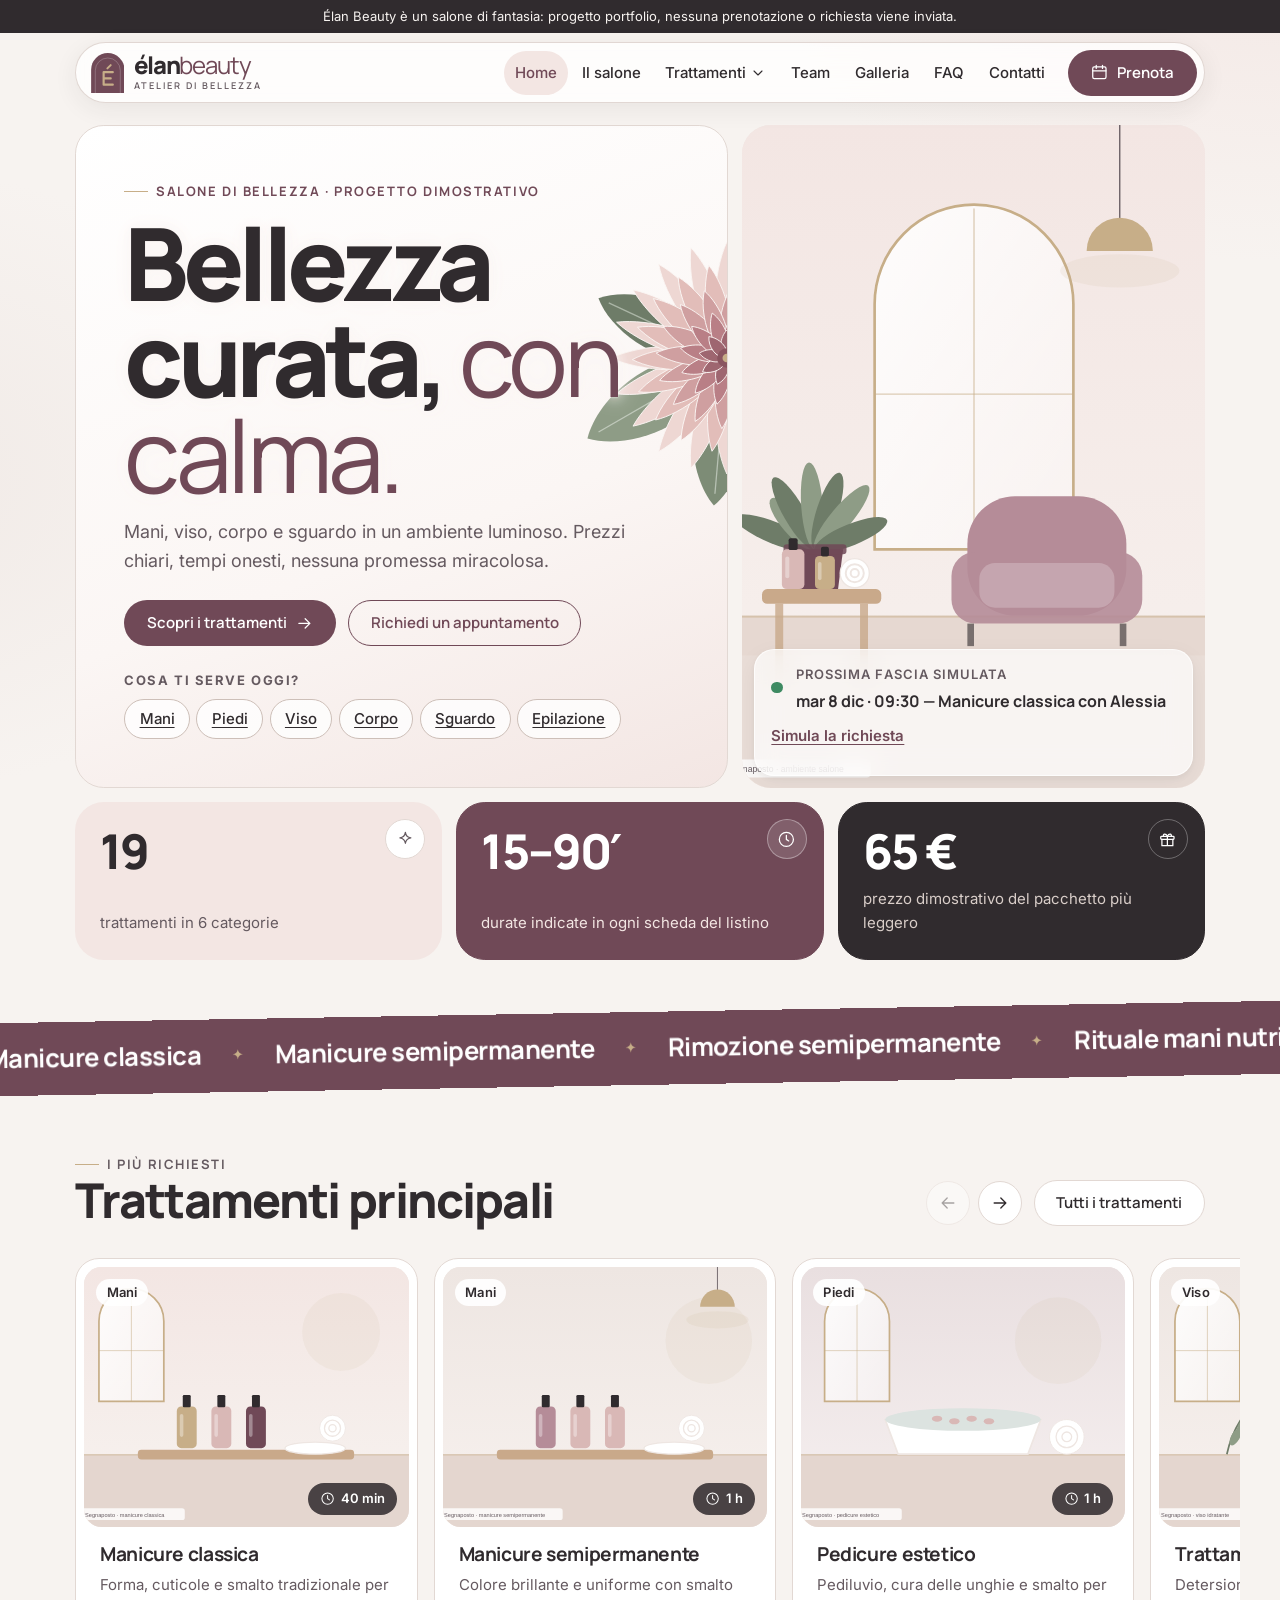
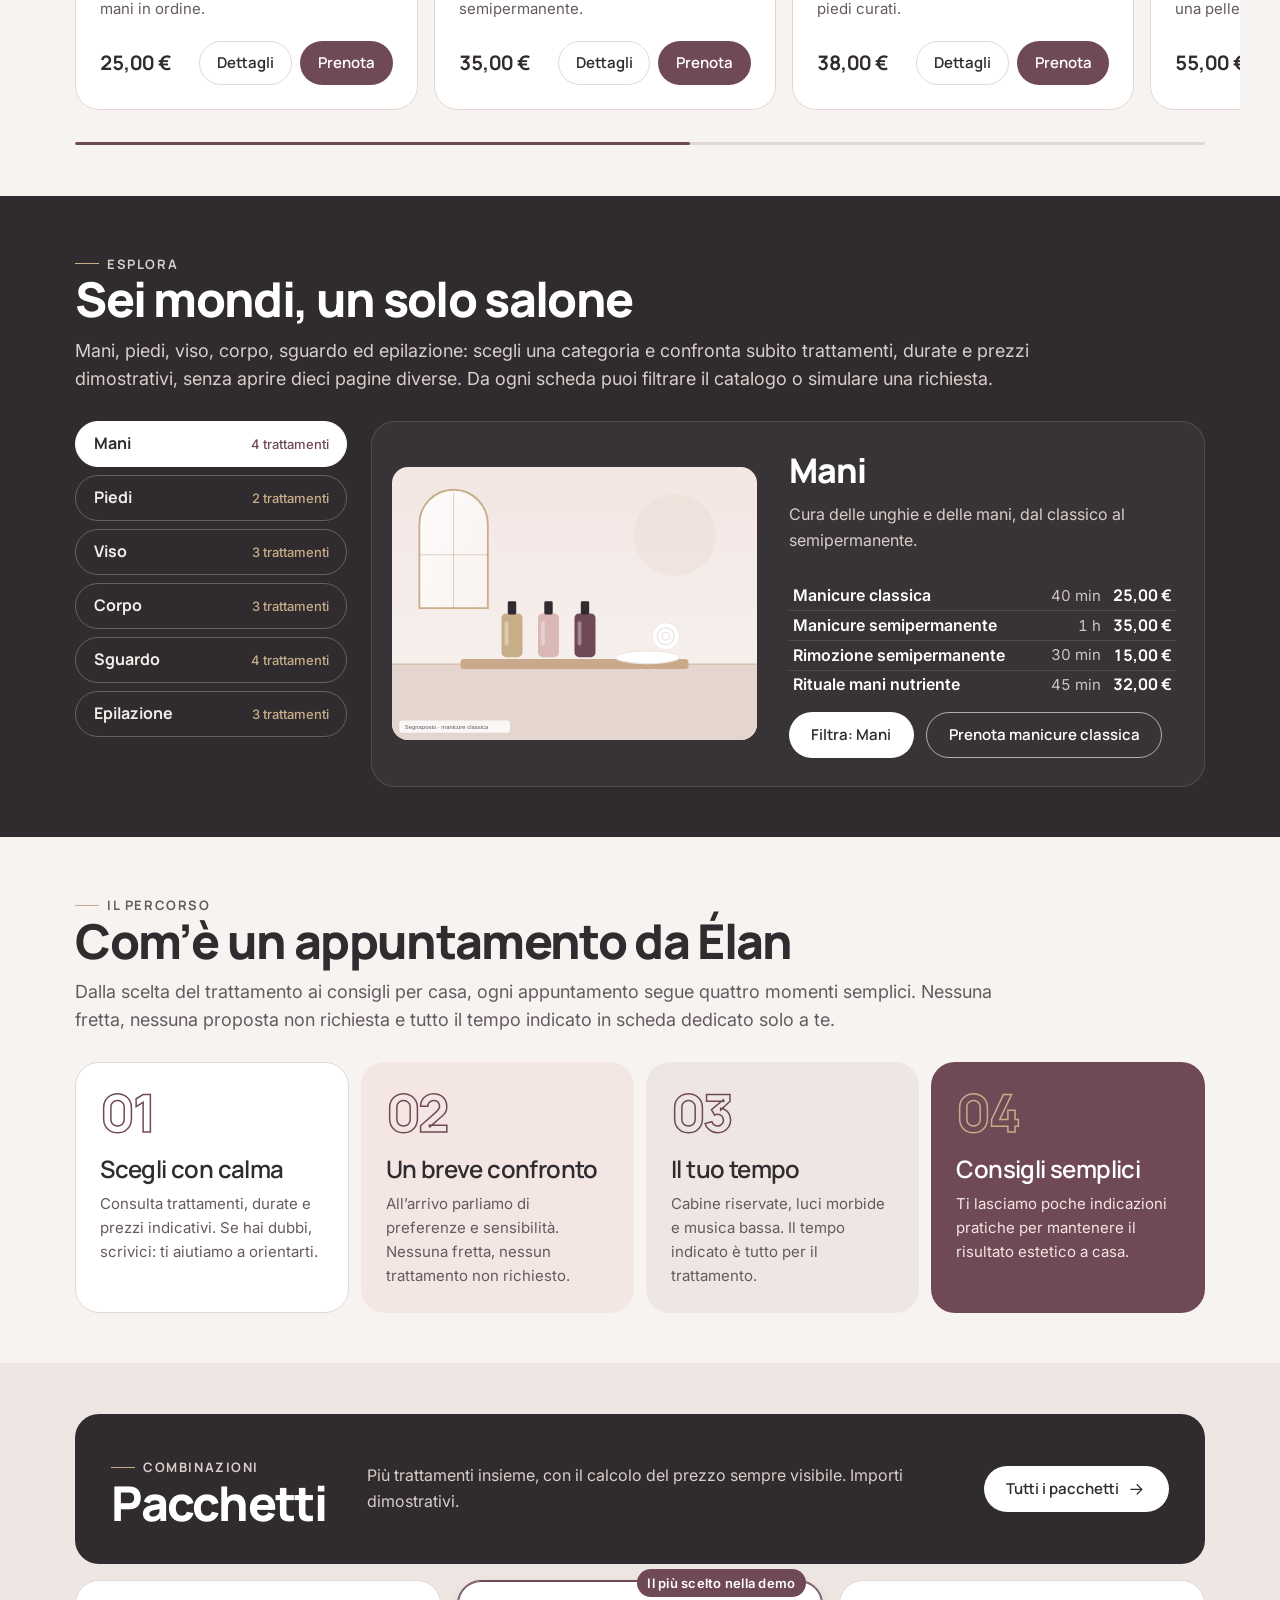
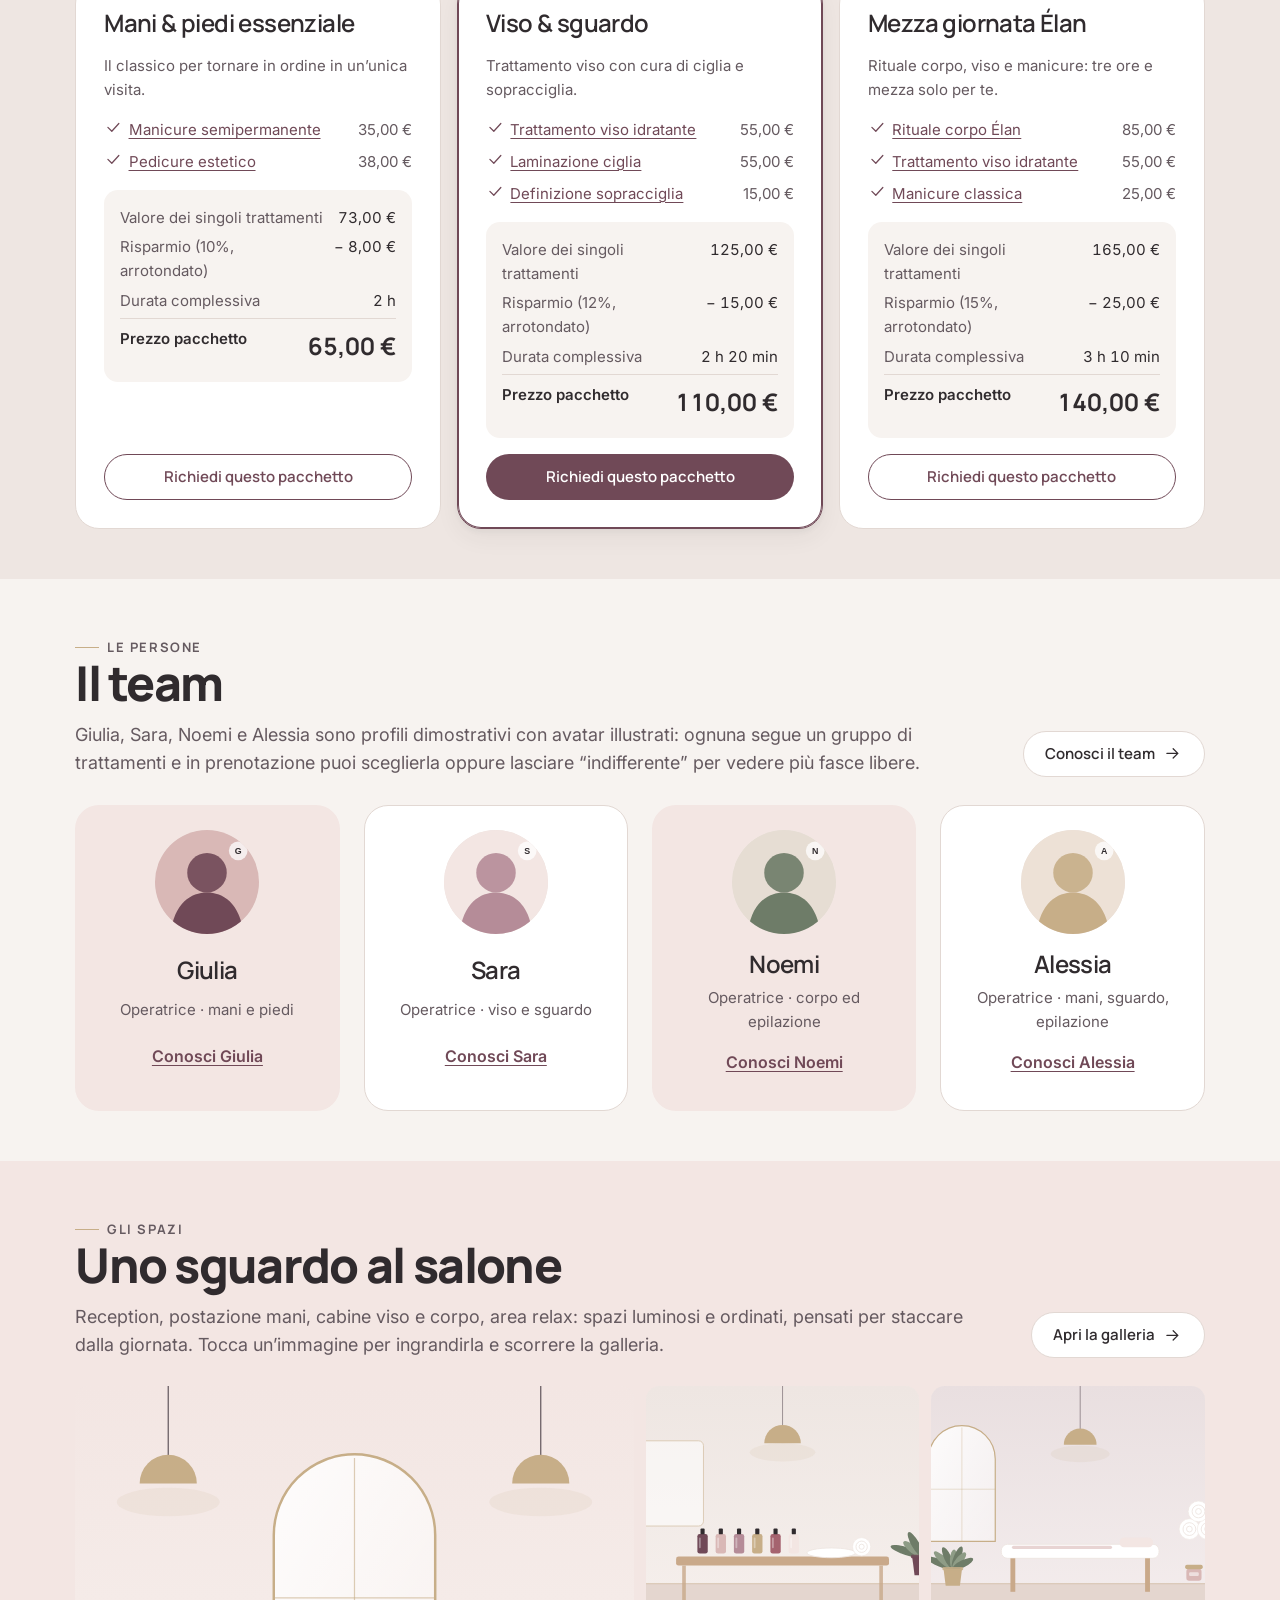
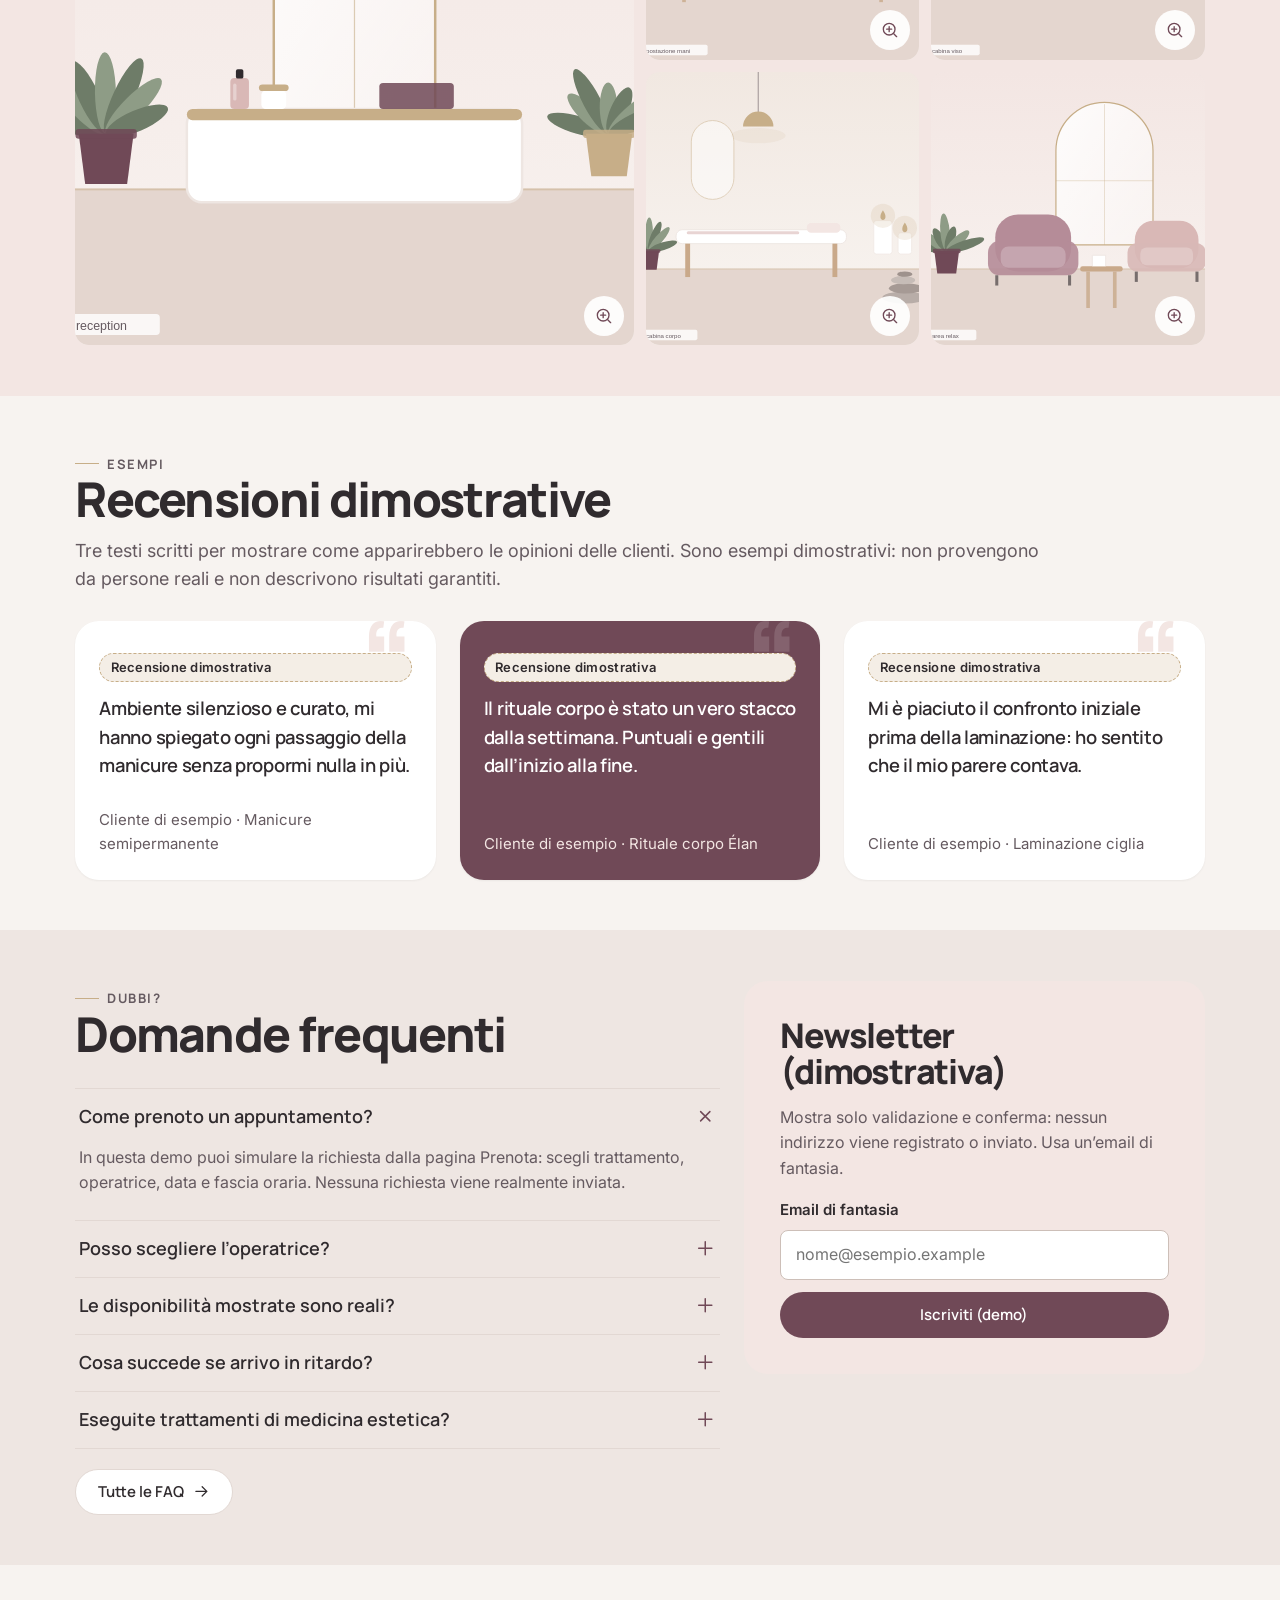
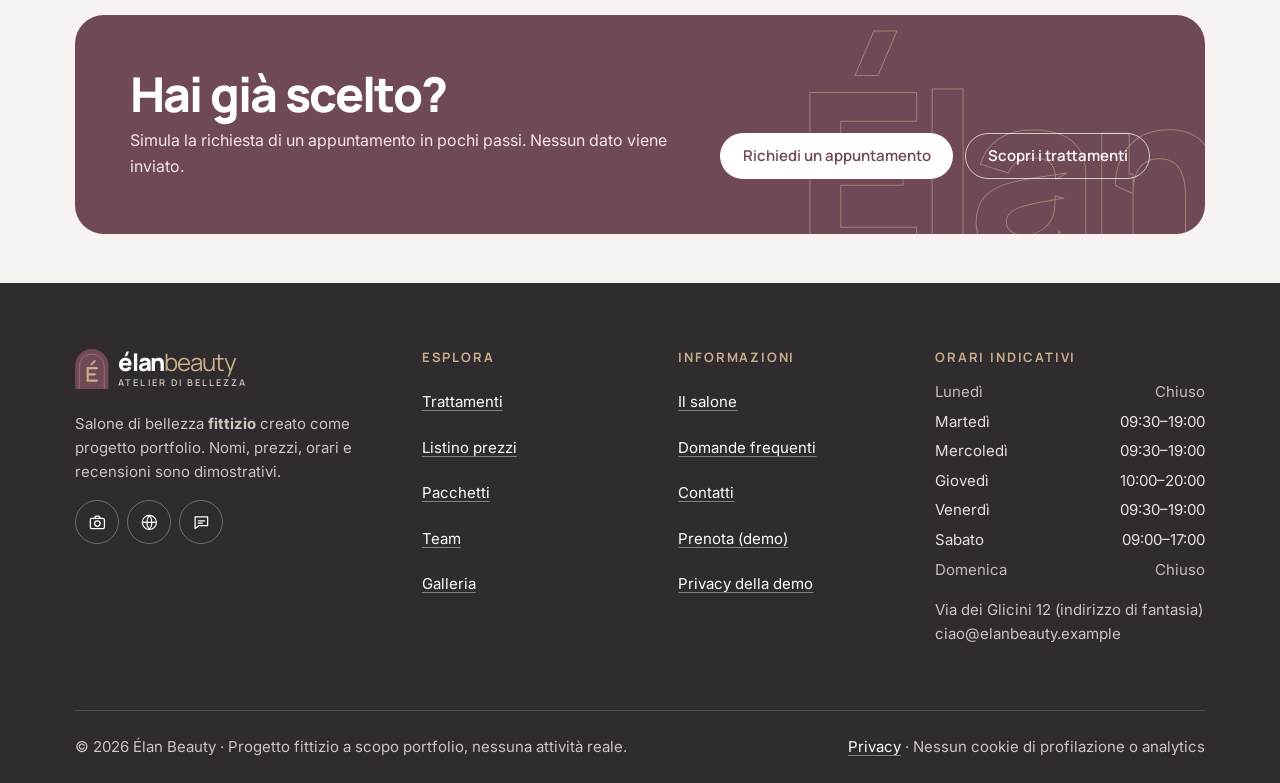
==== commit f6ae889b: "Home: mezza dalia rosa antico con foglie salvia e rotazione lenta nell'hero Co-Authored-By: Claude O" ====
--- a/index.html
+++ b/index.html
@@ -94,7 +94,7 @@
         <div class="tile tile--intro anim-in">
           <div>
             <p class="eyebrow">Salone di bellezza · progetto dimostrativo</p>
-            <h1>Bellezza curata, <span class="soft">con calma.</span></h1>
+            <div class="hero-title"><h1>Bellezza curata, <span class="soft">con calma.</span></h1><svg class="hero-flower" viewBox="-170 -170 340 340" aria-hidden="true" focusable="false"><g class="hero-flower__leaves"><g transform="rotate(-120)"><path d="M0 0 C43.4 -45.0 31.0 -120.0 0 -150.0 C-31.0 -120.0 -43.4 -45.0 0 0Z" fill="#8E9C86"/><path d="M0 -8 L0 -138.0" stroke="#E8EDE5" stroke-width="1.2" fill="none" opacity=".55"/></g><g transform="rotate(-65)"><path d="M0 0 C36.4 -39.6 26.0 -105.6 0 -132.0 C-26.0 -105.6 -36.4 -39.6 0 0Z" fill="#6E7C68"/><path d="M0 -8 L0 -121.4" stroke="#DDE4D9" stroke-width="1.2" fill="none" opacity=".55"/></g><g transform="rotate(-175)"><path d="M0 0 C39.2 -41.4 28.0 -110.4 0 -138.0 C-28.0 -110.4 -39.2 -41.4 0 0Z" fill="#7D8C76"/><path d="M0 -8 L0 -127.0" stroke="#E8EDE5" stroke-width="1.2" fill="none" opacity=".55"/></g><g transform="rotate(-215)"><path d="M0 0 C32.2 -35.4 23.0 -94.4 0 -118.0 C-23.0 -94.4 -32.2 -35.4 0 0Z" fill="#8E9C86"/><path d="M0 -8 L0 -108.6" stroke="#E8EDE5" stroke-width="1.2" fill="none" opacity=".55"/></g></g><g class="hero-flower__petals"><path d="M0 0 C16.8 -27.0 12.6 -81.0 0 -108.0 C-12.6 -81.0 -16.8 -27.0 0 0Z" transform="rotate(0.0)" fill="#EED7D3" stroke="#FBF6F4" stroke-width="0.8"/><path d="M0 0 C16.8 -27.0 12.6 -81.0 0 -108.0 C-12.6 -81.0 -16.8 -27.0 0 0Z" transform="rotate(18.0)" fill="#EED7D3" stroke="#FBF6F4" stroke-width="0.8"/><path d="M0 0 C16.8 -27.0 12.6 -81.0 0 -108.0 C-12.6 -81.0 -16.8 -27.0 0 0Z" transform="rotate(36.0)" fill="#EED7D3" stroke="#FBF6F4" stroke-width="0.8"/><path d="M0 0 C16.8 -27.0 12.6 -81.0 0 -108.0 C-12.6 -81.0 -16.8 -27.0 0 0Z" transform="rotate(54.0)" fill="#EED7D3" stroke="#FBF6F4" stroke-width="0.8"/><path d="M0 0 C16.8 -27.0 12.6 -81.0 0 -108.0 C-12.6 -81.0 -16.8 -27.0 0 0Z" transform="rotate(72.0)" fill="#EED7D3" stroke="#FBF6F4" stroke-width="0.8"/><path d="M0 0 C16.8 -27.0 12.6 -81.0 0 -108.0 C-12.6 -81.0 -16.8 -27.0 0 0Z" transform="rotate(90.0)" fill="#EED7D3" stroke="#FBF6F4" stroke-width="0.8"/><path d="M0 0 C16.8 -27.0 12.6 -81.0 0 -108.0 C-12.6 -81.0 -16.8 -27.0 0 0Z" transform="rotate(108.0)" fill="#EED7D3" stroke="#FBF6F4" stroke-width="0.8"/><path d="M0 0 C16.8 -27.0 12.6 -81.0 0 -108.0 C-12.6 -81.0 -16.8 -27.0 0 0Z" transform="rotate(126.0)" fill="#EED7D3" stroke="#FBF6F4" stroke-width="0.8"/><path d="M0 0 C16.8 -27.0 12.6 -81.0 0 -108.0 C-12.6 -81.0 -16.8 -27.0 0 0Z" transform="rotate(144.0)" fill="#EED7D3" stroke="#FBF6F4" stroke-width="0.8"/><path d="M0 0 C16.8 -27.0 12.6 -81.0 0 -108.0 C-12.6 -81.0 -16.8 -27.0 0 0Z" transform="rotate(162.0)" fill="#EED7D3" stroke="#FBF6F4" stroke-width="0.8"/><path d="M0 0 C16.8 -27.0 12.6 -81.0 0 -108.0 C-12.6 -81.0 -16.8 -27.0 0 0Z" transform="rotate(180.0)" fill="#EED7D3" stroke="#FBF6F4" stroke-width="0.8"/><path d="M0 0 C16.8 -27.0 12.6 -81.0 0 -108.0 C-12.6 -81.0 -16.8 -27.0 0 0Z" transform="rotate(198.0)" fill="#EED7D3" stroke="#FBF6F4" stroke-width="0.8"/><path d="M0 0 C16.8 -27.0 12.6 -81.0 0 -108.0 C-12.6 -81.0 -16.8 -27.0 0 0Z" transform="rotate(216.0)" fill="#EED7D3" stroke="#FBF6F4" stroke-width="0.8"/><path d="M0 0 C16.8 -27.0 12.6 -81.0 0 -108.0 C-12.6 -81.0 -16.8 -27.0 0 0Z" transform="rotate(234.0)" fill="#EED7D3" stroke="#FBF6F4" stroke-width="0.8"/><path d="M0 0 C16.8 -27.0 12.6 -81.0 0 -108.0 C-12.6 -81.0 -16.8 -27.0 0 0Z" transform="rotate(252.0)" fill="#EED7D3" stroke="#FBF6F4" stroke-width="0.8"/><path d="M0 0 C16.8 -27.0 12.6 -81.0 0 -108.0 C-12.6 -81.0 -16.8 -27.0 0 0Z" transform="rotate(270.0)" fill="#EED7D3" stroke="#FBF6F4" stroke-width="0.8"/><path d="M0 0 C16.8 -27.0 12.6 -81.0 0 -108.0 C-12.6 -81.0 -16.8 -27.0 0 0Z" transform="rotate(288.0)" fill="#EED7D3" stroke="#FBF6F4" stroke-width="0.8"/><path d="M0 0 C16.8 -27.0 12.6 -81.0 0 -108.0 C-12.6 -81.0 -16.8 -27.0 0 0Z" transform="rotate(306.0)" fill="#EED7D3" stroke="#FBF6F4" stroke-width="0.8"/><path d="M0 0 C16.8 -27.0 12.6 -81.0 0 -108.0 C-12.6 -81.0 -16.8 -27.0 0 0Z" transform="rotate(324.0)" fill="#EED7D3" stroke="#FBF6F4" stroke-width="0.8"/><path d="M0 0 C16.8 -27.0 12.6 -81.0 0 -108.0 C-12.6 -81.0 -16.8 -27.0 0 0Z" transform="rotate(342.0)" fill="#EED7D3" stroke="#FBF6F4" stroke-width="0.8"/><path d="M0 0 C15.6 -22.0 11.7 -66.0 0 -88.0 C-11.7 -66.0 -15.6 -22.0 0 0Z" transform="rotate(9.0)" fill="#E2BDB9" stroke="#FBF6F4" stroke-width="0.8"/><path d="M0 0 C15.6 -22.0 11.7 -66.0 0 -88.0 C-11.7 -66.0 -15.6 -22.0 0 0Z" transform="rotate(29.0)" fill="#E2BDB9" stroke="#FBF6F4" stroke-width="0.8"/><path d="M0 0 C15.6 -22.0 11.7 -66.0 0 -88.0 C-11.7 -66.0 -15.6 -22.0 0 0Z" transform="rotate(49.0)" fill="#E2BDB9" stroke="#FBF6F4" stroke-width="0.8"/><path d="M0 0 C15.6 -22.0 11.7 -66.0 0 -88.0 C-11.7 -66.0 -15.6 -22.0 0 0Z" transform="rotate(69.0)" fill="#E2BDB9" stroke="#FBF6F4" stroke-width="0.8"/><path d="M0 0 C15.6 -22.0 11.7 -66.0 0 -88.0 C-11.7 -66.0 -15.6 -22.0 0 0Z" transform="rotate(89.0)" fill="#E2BDB9" stroke="#FBF6F4" stroke-width="0.8"/><path d="M0 0 C15.6 -22.0 11.7 -66.0 0 -88.0 C-11.7 -66.0 -15.6 -22.0 0 0Z" transform="rotate(109.0)" fill="#E2BDB9" stroke="#FBF6F4" stroke-width="0.8"/><path d="M0 0 C15.6 -22.0 11.7 -66.0 0 -88.0 C-11.7 -66.0 -15.6 -22.0 0 0Z" transform="rotate(129.0)" fill="#E2BDB9" stroke="#FBF6F4" stroke-width="0.8"/><path d="M0 0 C15.6 -22.0 11.7 -66.0 0 -88.0 C-11.7 -66.0 -15.6 -22.0 0 0Z" transform="rotate(149.0)" fill="#E2BDB9" stroke="#FBF6F4" stroke-width="0.8"/><path d="M0 0 C15.6 -22.0 11.7 -66.0 0 -88.0 C-11.7 -66.0 -15.6 -22.0 0 0Z" transform="rotate(169.0)" fill="#E2BDB9" stroke="#FBF6F4" stroke-width="0.8"/><path d="M0 0 C15.6 -22.0 11.7 -66.0 0 -88.0 C-11.7 -66.0 -15.6 -22.0 0 0Z" transform="rotate(189.0)" fill="#E2BDB9" stroke="#FBF6F4" stroke-width="0.8"/><path d="M0 0 C15.6 -22.0 11.7 -66.0 0 -88.0 C-11.7 -66.0 -15.6 -22.0 0 0Z" transform="rotate(209.0)" fill="#E2BDB9" stroke="#FBF6F4" stroke-width="0.8"/><path d="M0 0 C15.6 -22.0 11.7 -66.0 0 -88.0 C-11.7 -66.0 -15.6 -22.0 0 0Z" transform="rotate(229.0)" fill="#E2BDB9" stroke="#FBF6F4" stroke-width="0.8"/><path d="M0 0 C15.6 -22.0 11.7 -66.0 0 -88.0 C-11.7 -66.0 -15.6 -22.0 0 0Z" transform="rotate(249.0)" fill="#E2BDB9" stroke="#FBF6F4" stroke-width="0.8"/><path d="M0 0 C15.6 -22.0 11.7 -66.0 0 -88.0 C-11.7 -66.0 -15.6 -22.0 0 0Z" transform="rotate(269.0)" fill="#E2BDB9" stroke="#FBF6F4" stroke-width="0.8"/><path d="M0 0 C15.6 -22.0 11.7 -66.0 0 -88.0 C-11.7 -66.0 -15.6 -22.0 0 0Z" transform="rotate(289.0)" fill="#E2BDB9" stroke="#FBF6F4" stroke-width="0.8"/><path d="M0 0 C15.6 -22.0 11.7 -66.0 0 -88.0 C-11.7 -66.0 -15.6 -22.0 0 0Z" transform="rotate(309.0)" fill="#E2BDB9" stroke="#FBF6F4" stroke-width="0.8"/><path d="M0 0 C15.6 -22.0 11.7 -66.0 0 -88.0 C-11.7 -66.0 -15.6 -22.0 0 0Z" transform="rotate(329.0)" fill="#E2BDB9" stroke="#FBF6F4" stroke-width="0.8"/><path d="M0 0 C15.6 -22.0 11.7 -66.0 0 -88.0 C-11.7 -66.0 -15.6 -22.0 0 0Z" transform="rotate(349.0)" fill="#E2BDB9" stroke="#FBF6F4" stroke-width="0.8"/><path d="M0 0 C13.2 -16.5 9.9 -49.5 0 -66.0 C-9.9 -49.5 -13.2 -16.5 0 0Z" transform="rotate(4.0)" fill="#CF9FA0" stroke="#FBF6F4" stroke-width="0.8"/><path d="M0 0 C13.2 -16.5 9.9 -49.5 0 -66.0 C-9.9 -49.5 -13.2 -16.5 0 0Z" transform="rotate(26.5)" fill="#CF9FA0" stroke="#FBF6F4" stroke-width="0.8"/><path d="M0 0 C13.2 -16.5 9.9 -49.5 0 -66.0 C-9.9 -49.5 -13.2 -16.5 0 0Z" transform="rotate(49.0)" fill="#CF9FA0" stroke="#FBF6F4" stroke-width="0.8"/><path d="M0 0 C13.2 -16.5 9.9 -49.5 0 -66.0 C-9.9 -49.5 -13.2 -16.5 0 0Z" transform="rotate(71.5)" fill="#CF9FA0" stroke="#FBF6F4" stroke-width="0.8"/><path d="M0 0 C13.2 -16.5 9.9 -49.5 0 -66.0 C-9.9 -49.5 -13.2 -16.5 0 0Z" transform="rotate(94.0)" fill="#CF9FA0" stroke="#FBF6F4" stroke-width="0.8"/><path d="M0 0 C13.2 -16.5 9.9 -49.5 0 -66.0 C-9.9 -49.5 -13.2 -16.5 0 0Z" transform="rotate(116.5)" fill="#CF9FA0" stroke="#FBF6F4" stroke-width="0.8"/><path d="M0 0 C13.2 -16.5 9.9 -49.5 0 -66.0 C-9.9 -49.5 -13.2 -16.5 0 0Z" transform="rotate(139.0)" fill="#CF9FA0" stroke="#FBF6F4" stroke-width="0.8"/><path d="M0 0 C13.2 -16.5 9.9 -49.5 0 -66.0 C-9.9 -49.5 -13.2 -16.5 0 0Z" transform="rotate(161.5)" fill="#CF9FA0" stroke="#FBF6F4" stroke-width="0.8"/><path d="M0 0 C13.2 -16.5 9.9 -49.5 0 -66.0 C-9.9 -49.5 -13.2 -16.5 0 0Z" transform="rotate(184.0)" fill="#CF9FA0" stroke="#FBF6F4" stroke-width="0.8"/><path d="M0 0 C13.2 -16.5 9.9 -49.5 0 -66.0 C-9.9 -49.5 -13.2 -16.5 0 0Z" transform="rotate(206.5)" fill="#CF9FA0" stroke="#FBF6F4" stroke-width="0.8"/><path d="M0 0 C13.2 -16.5 9.9 -49.5 0 -66.0 C-9.9 -49.5 -13.2 -16.5 0 0Z" transform="rotate(229.0)" fill="#CF9FA0" stroke="#FBF6F4" stroke-width="0.8"/><path d="M0 0 C13.2 -16.5 9.9 -49.5 0 -66.0 C-9.9 -49.5 -13.2 -16.5 0 0Z" transform="rotate(251.5)" fill="#CF9FA0" stroke="#FBF6F4" stroke-width="0.8"/><path d="M0 0 C13.2 -16.5 9.9 -49.5 0 -66.0 C-9.9 -49.5 -13.2 -16.5 0 0Z" transform="rotate(274.0)" fill="#CF9FA0" stroke="#FBF6F4" stroke-width="0.8"/><path d="M0 0 C13.2 -16.5 9.9 -49.5 0 -66.0 C-9.9 -49.5 -13.2 -16.5 0 0Z" transform="rotate(296.5)" fill="#CF9FA0" stroke="#FBF6F4" stroke-width="0.8"/><path d="M0 0 C13.2 -16.5 9.9 -49.5 0 -66.0 C-9.9 -49.5 -13.2 -16.5 0 0Z" transform="rotate(319.0)" fill="#CF9FA0" stroke="#FBF6F4" stroke-width="0.8"/><path d="M0 0 C13.2 -16.5 9.9 -49.5 0 -66.0 C-9.9 -49.5 -13.2 -16.5 0 0Z" transform="rotate(341.5)" fill="#CF9FA0" stroke="#FBF6F4" stroke-width="0.8"/><path d="M0 0 C10.8 -11.0 8.1 -33.0 0 -44.0 C-8.1 -33.0 -10.8 -11.0 0 0Z" transform="rotate(12.0)" fill="#B97F86" stroke="#FBF6F4" stroke-width="0.8"/><path d="M0 0 C10.8 -11.0 8.1 -33.0 0 -44.0 C-8.1 -33.0 -10.8 -11.0 0 0Z" transform="rotate(42.0)" fill="#B97F86" stroke="#FBF6F4" stroke-width="0.8"/><path d="M0 0 C10.8 -11.0 8.1 -33.0 0 -44.0 C-8.1 -33.0 -10.8 -11.0 0 0Z" transform="rotate(72.0)" fill="#B97F86" stroke="#FBF6F4" stroke-width="0.8"/><path d="M0 0 C10.8 -11.0 8.1 -33.0 0 -44.0 C-8.1 -33.0 -10.8 -11.0 0 0Z" transform="rotate(102.0)" fill="#B97F86" stroke="#FBF6F4" stroke-width="0.8"/><path d="M0 0 C10.8 -11.0 8.1 -33.0 0 -44.0 C-8.1 -33.0 -10.8 -11.0 0 0Z" transform="rotate(132.0)" fill="#B97F86" stroke="#FBF6F4" stroke-width="0.8"/><path d="M0 0 C10.8 -11.0 8.1 -33.0 0 -44.0 C-8.1 -33.0 -10.8 -11.0 0 0Z" transform="rotate(162.0)" fill="#B97F86" stroke="#FBF6F4" stroke-width="0.8"/><path d="M0 0 C10.8 -11.0 8.1 -33.0 0 -44.0 C-8.1 -33.0 -10.8 -11.0 0 0Z" transform="rotate(192.0)" fill="#B97F86" stroke="#FBF6F4" stroke-width="0.8"/><path d="M0 0 C10.8 -11.0 8.1 -33.0 0 -44.0 C-8.1 -33.0 -10.8 -11.0 0 0Z" transform="rotate(222.0)" fill="#B97F86" stroke="#FBF6F4" stroke-width="0.8"/><path d="M0 0 C10.8 -11.0 8.1 -33.0 0 -44.0 C-8.1 -33.0 -10.8 -11.0 0 0Z" transform="rotate(252.0)" fill="#B97F86" stroke="#FBF6F4" stroke-width="0.8"/><path d="M0 0 C10.8 -11.0 8.1 -33.0 0 -44.0 C-8.1 -33.0 -10.8 -11.0 0 0Z" transform="rotate(282.0)" fill="#B97F86" stroke="#FBF6F4" stroke-width="0.8"/><path d="M0 0 C10.8 -11.0 8.1 -33.0 0 -44.0 C-8.1 -33.0 -10.8 -11.0 0 0Z" transform="rotate(312.0)" fill="#B97F86" stroke="#FBF6F4" stroke-width="0.8"/><path d="M0 0 C10.8 -11.0 8.1 -33.0 0 -44.0 C-8.1 -33.0 -10.8 -11.0 0 0Z" transform="rotate(342.0)" fill="#B97F86" stroke="#FBF6F4" stroke-width="0.8"/><path d="M0 0 C8.4 -6.5 6.3 -19.5 0 -26.0 C-6.3 -19.5 -8.4 -6.5 0 0Z" transform="rotate(0.0)" fill="#9E6670" stroke="#FBF6F4" stroke-width="0.8"/><path d="M0 0 C8.4 -6.5 6.3 -19.5 0 -26.0 C-6.3 -19.5 -8.4 -6.5 0 0Z" transform="rotate(40.0)" fill="#9E6670" stroke="#FBF6F4" stroke-width="0.8"/><path d="M0 0 C8.4 -6.5 6.3 -19.5 0 -26.0 C-6.3 -19.5 -8.4 -6.5 0 0Z" transform="rotate(80.0)" fill="#9E6670" stroke="#FBF6F4" stroke-width="0.8"/><path d="M0 0 C8.4 -6.5 6.3 -19.5 0 -26.0 C-6.3 -19.5 -8.4 -6.5 0 0Z" transform="rotate(120.0)" fill="#9E6670" stroke="#FBF6F4" stroke-width="0.8"/><path d="M0 0 C8.4 -6.5 6.3 -19.5 0 -26.0 C-6.3 -19.5 -8.4 -6.5 0 0Z" transform="rotate(160.0)" fill="#9E6670" stroke="#FBF6F4" stroke-width="0.8"/><path d="M0 0 C8.4 -6.5 6.3 -19.5 0 -26.0 C-6.3 -19.5 -8.4 -6.5 0 0Z" transform="rotate(200.0)" fill="#9E6670" stroke="#FBF6F4" stroke-width="0.8"/><path d="M0 0 C8.4 -6.5 6.3 -19.5 0 -26.0 C-6.3 -19.5 -8.4 -6.5 0 0Z" transform="rotate(240.0)" fill="#9E6670" stroke="#FBF6F4" stroke-width="0.8"/><path d="M0 0 C8.4 -6.5 6.3 -19.5 0 -26.0 C-6.3 -19.5 -8.4 -6.5 0 0Z" transform="rotate(280.0)" fill="#9E6670" stroke="#FBF6F4" stroke-width="0.8"/><path d="M0 0 C8.4 -6.5 6.3 -19.5 0 -26.0 C-6.3 -19.5 -8.4 -6.5 0 0Z" transform="rotate(320.0)" fill="#9E6670" stroke="#FBF6F4" stroke-width="0.8"/><circle r="9" fill="#8A5560"/><circle r="4" fill="#C7AE88"/></g></svg></div>
             <p class="lead">Mani, viso, corpo e sguardo in un ambiente luminoso. Prezzi chiari, tempi onesti, nessuna promessa miracolosa.</p>
             <div class="btn-row">
               <a class="btn btn-primary" href="trattamenti.html">Scopri i trattamenti <svg class="icon" viewBox="0 0 24 24" aria-hidden="true" focusable="false"><path d="M5 12h14M13 6l6 6-6 6"/></svg></a>
--- a/css/pages.css
+++ b/css/pages.css
@@ -683,3 +683,22 @@
   .split--stretch .mosaic { height: 100%; grid-template-rows: minmax(0, 1.4fr) minmax(0, 1fr); }
   .split--stretch .mosaic img { aspect-ratio: auto; height: 100%; min-height: 10rem; }
 }
+
+/* ---------- Mezza dalia decorativa nell'hero ---------- */
+.tile--intro { --tile-pad: clamp(1.5rem, 1rem + 2.5vw, 3.25rem); padding: var(--tile-pad); }
+.hero-title { position: relative; }
+.hero-title h1 {
+  position: relative; z-index: 1;
+  text-shadow: 0 0 2px #FBF6F4, 0 0 12px #FBF6F4, 0 0 22px #FBF6F4;
+}
+.hero-flower {
+  position: absolute; z-index: 0; pointer-events: none;
+  top: 50%; right: calc(-1 * var(--tile-pad));
+  width: clamp(9rem, 2rem + 26vw, 27rem); height: auto;
+  transform: translate(50%, -50%);
+}
+.hero-flower__petals { transform-box: fill-box; transform-origin: center; }
+@media (prefers-reduced-motion: no-preference) {
+  .hero-flower__petals { animation: dahlia-spin 120s linear infinite; }
+}
+@keyframes dahlia-spin { to { transform: rotate(360deg); } }
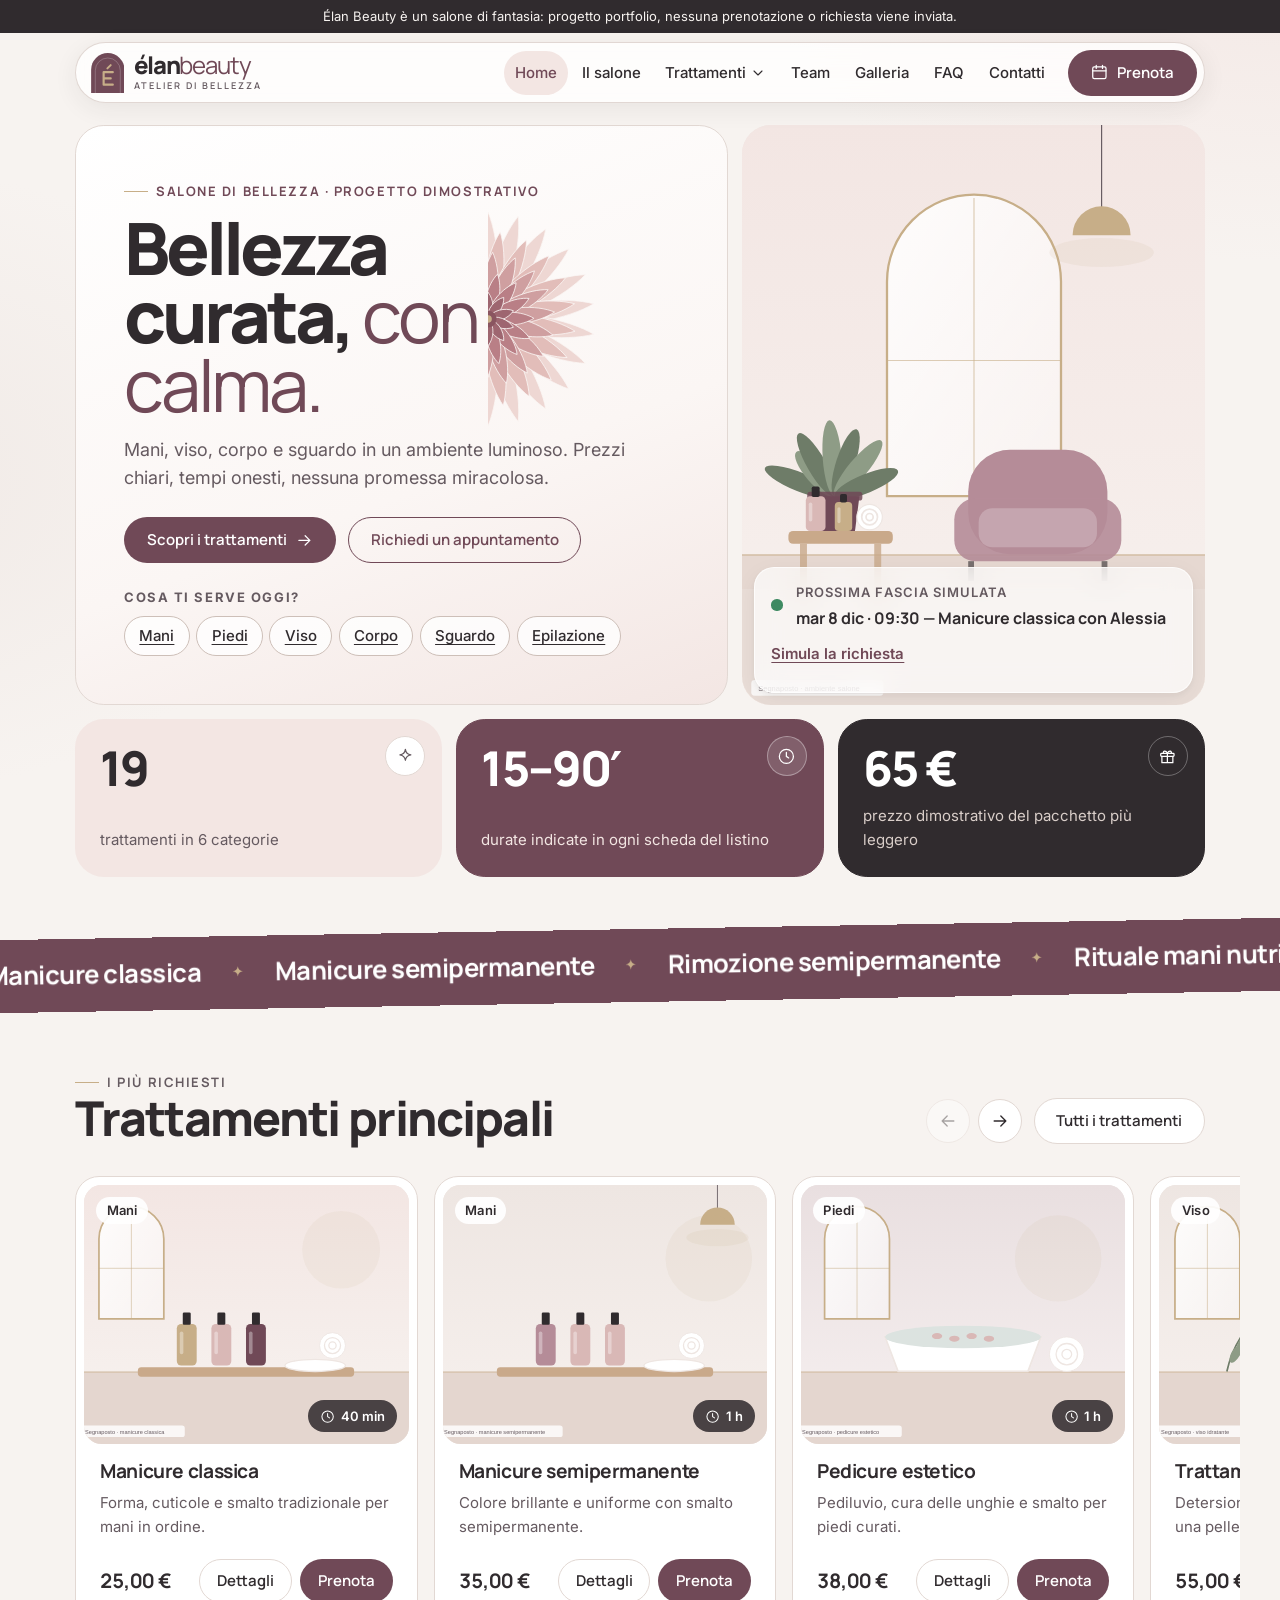
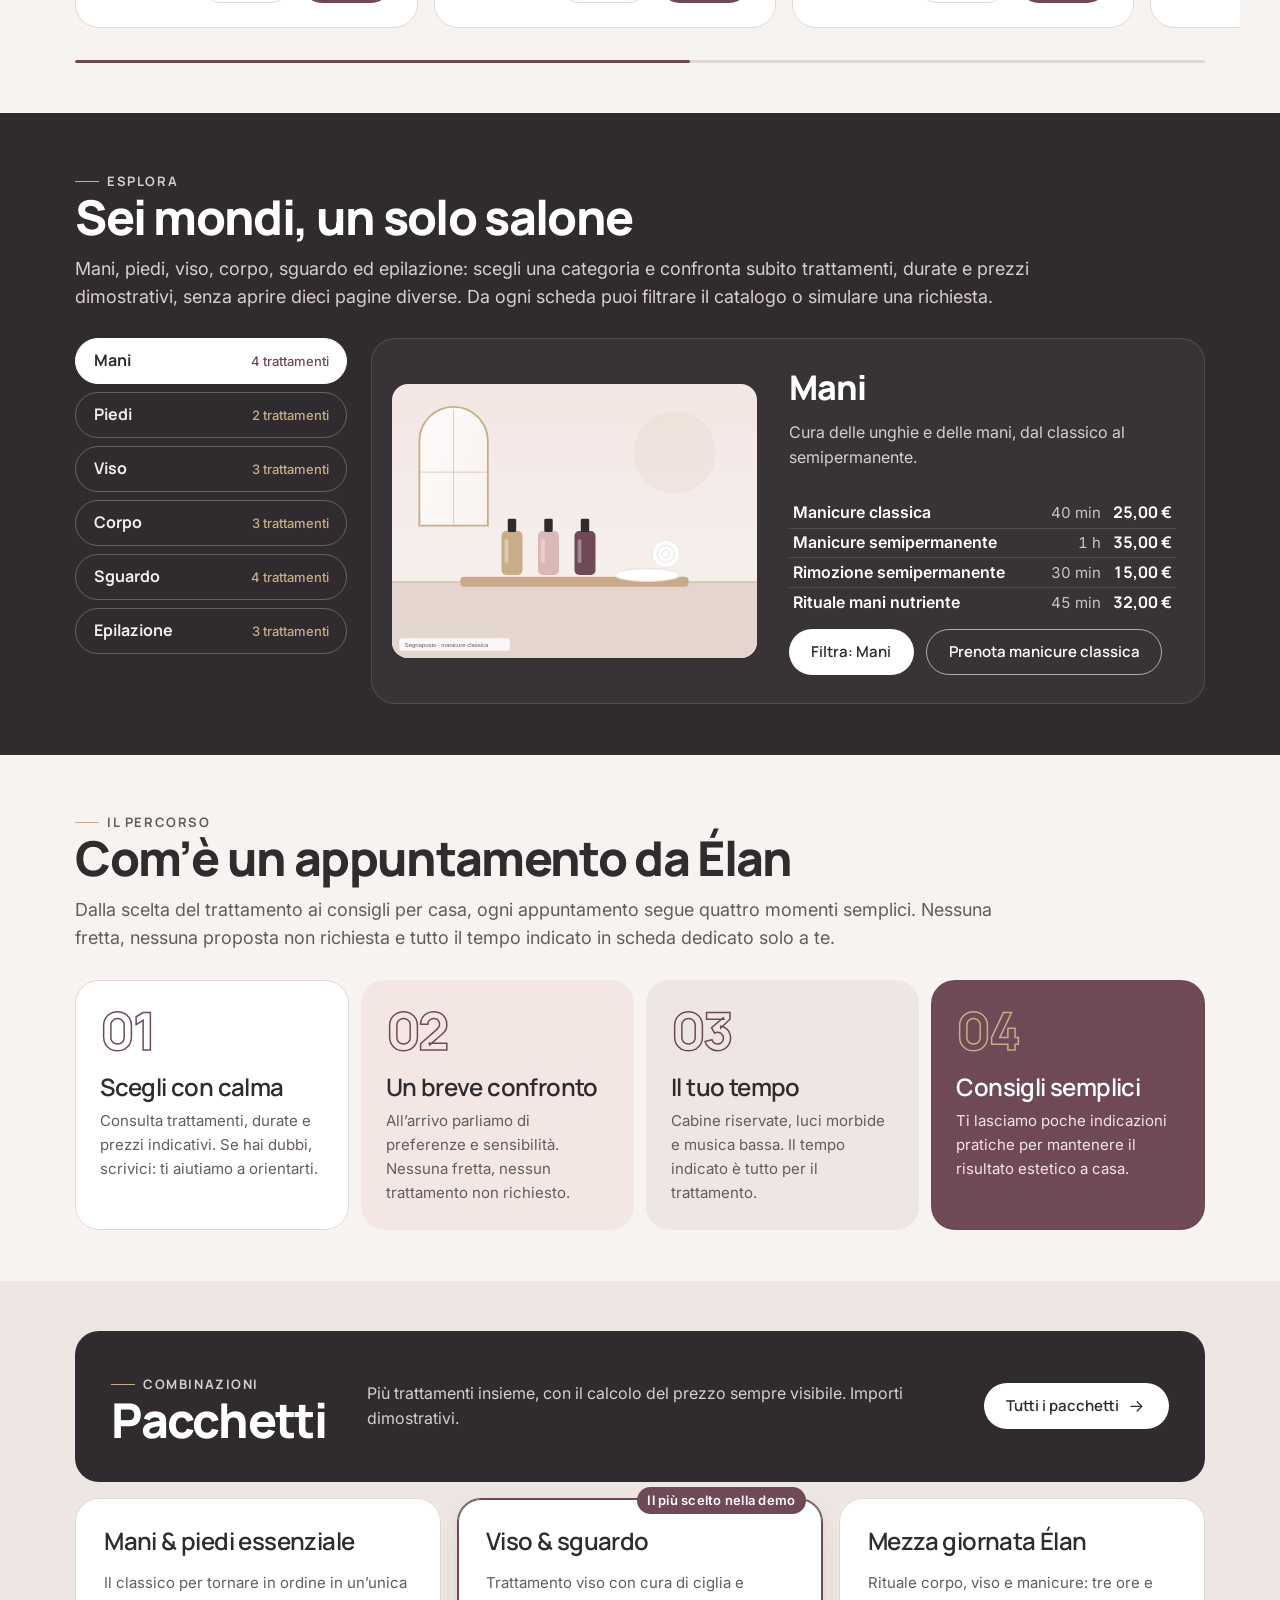
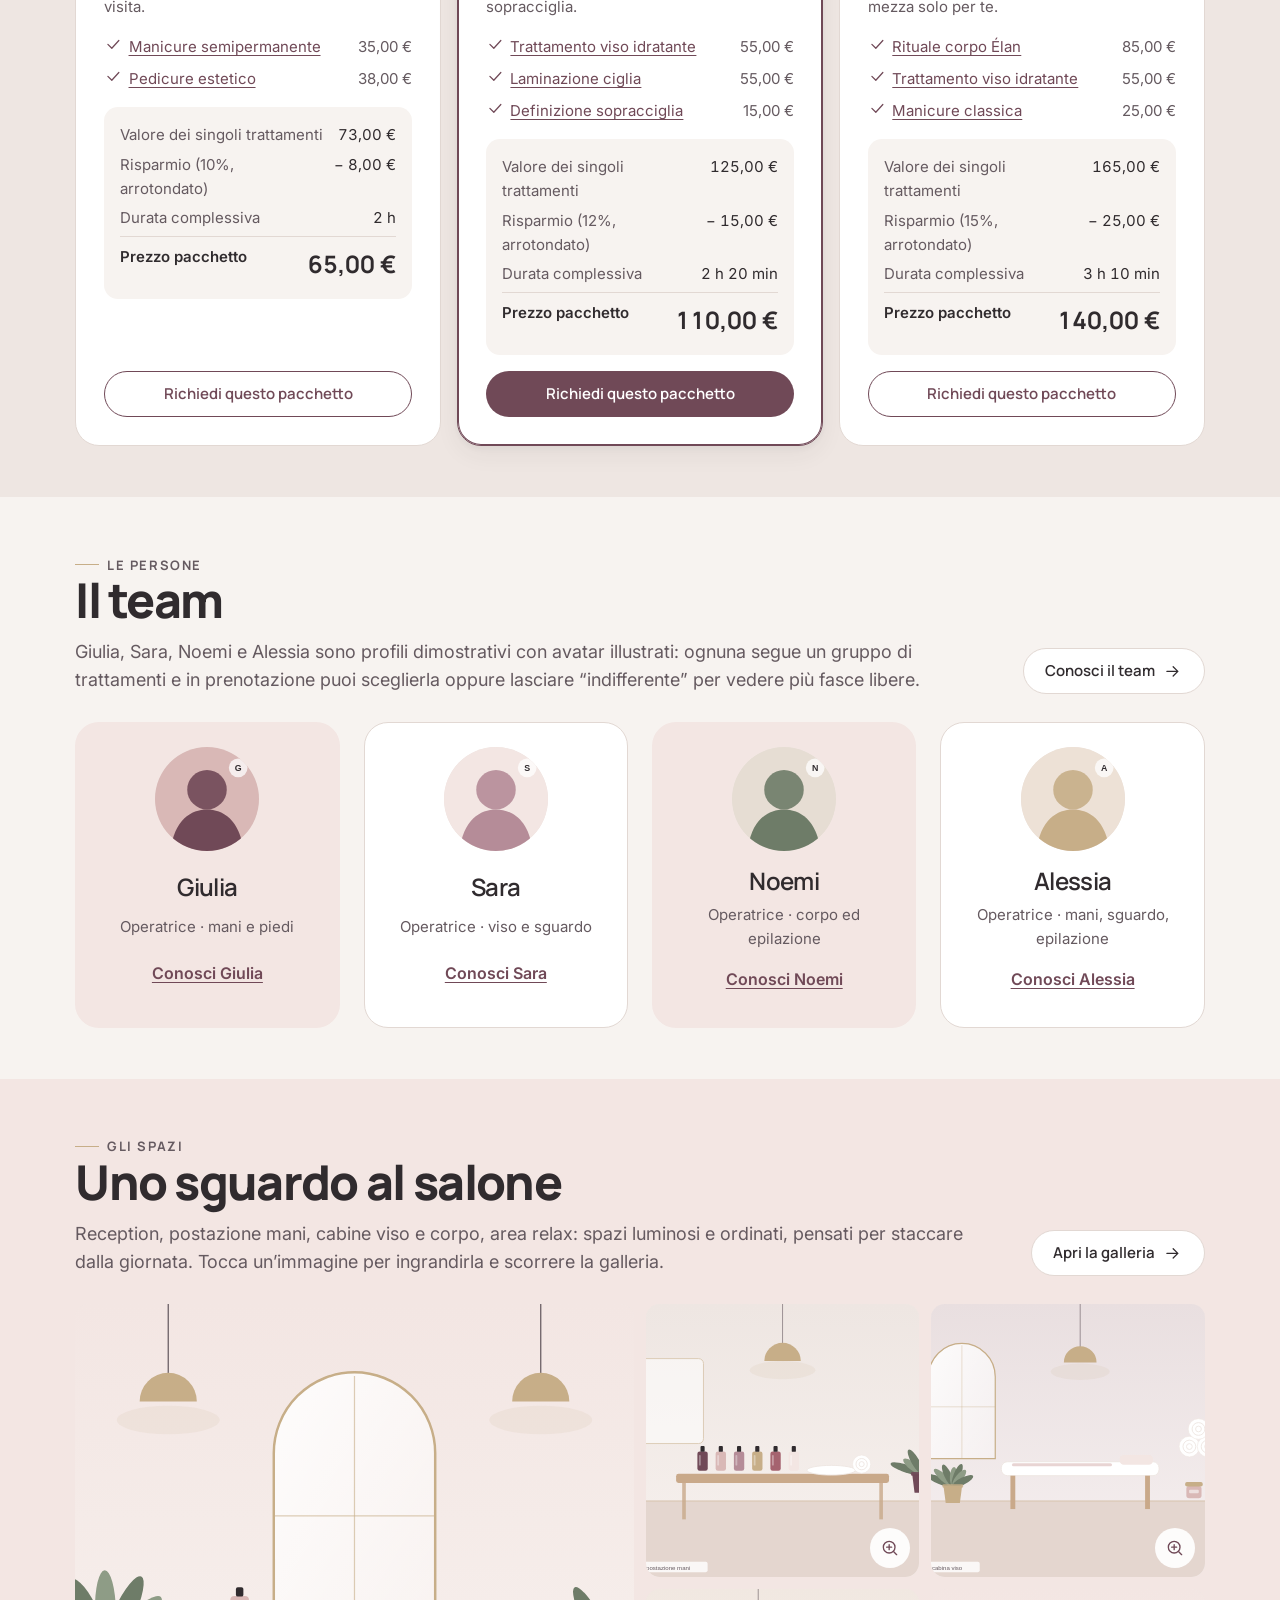
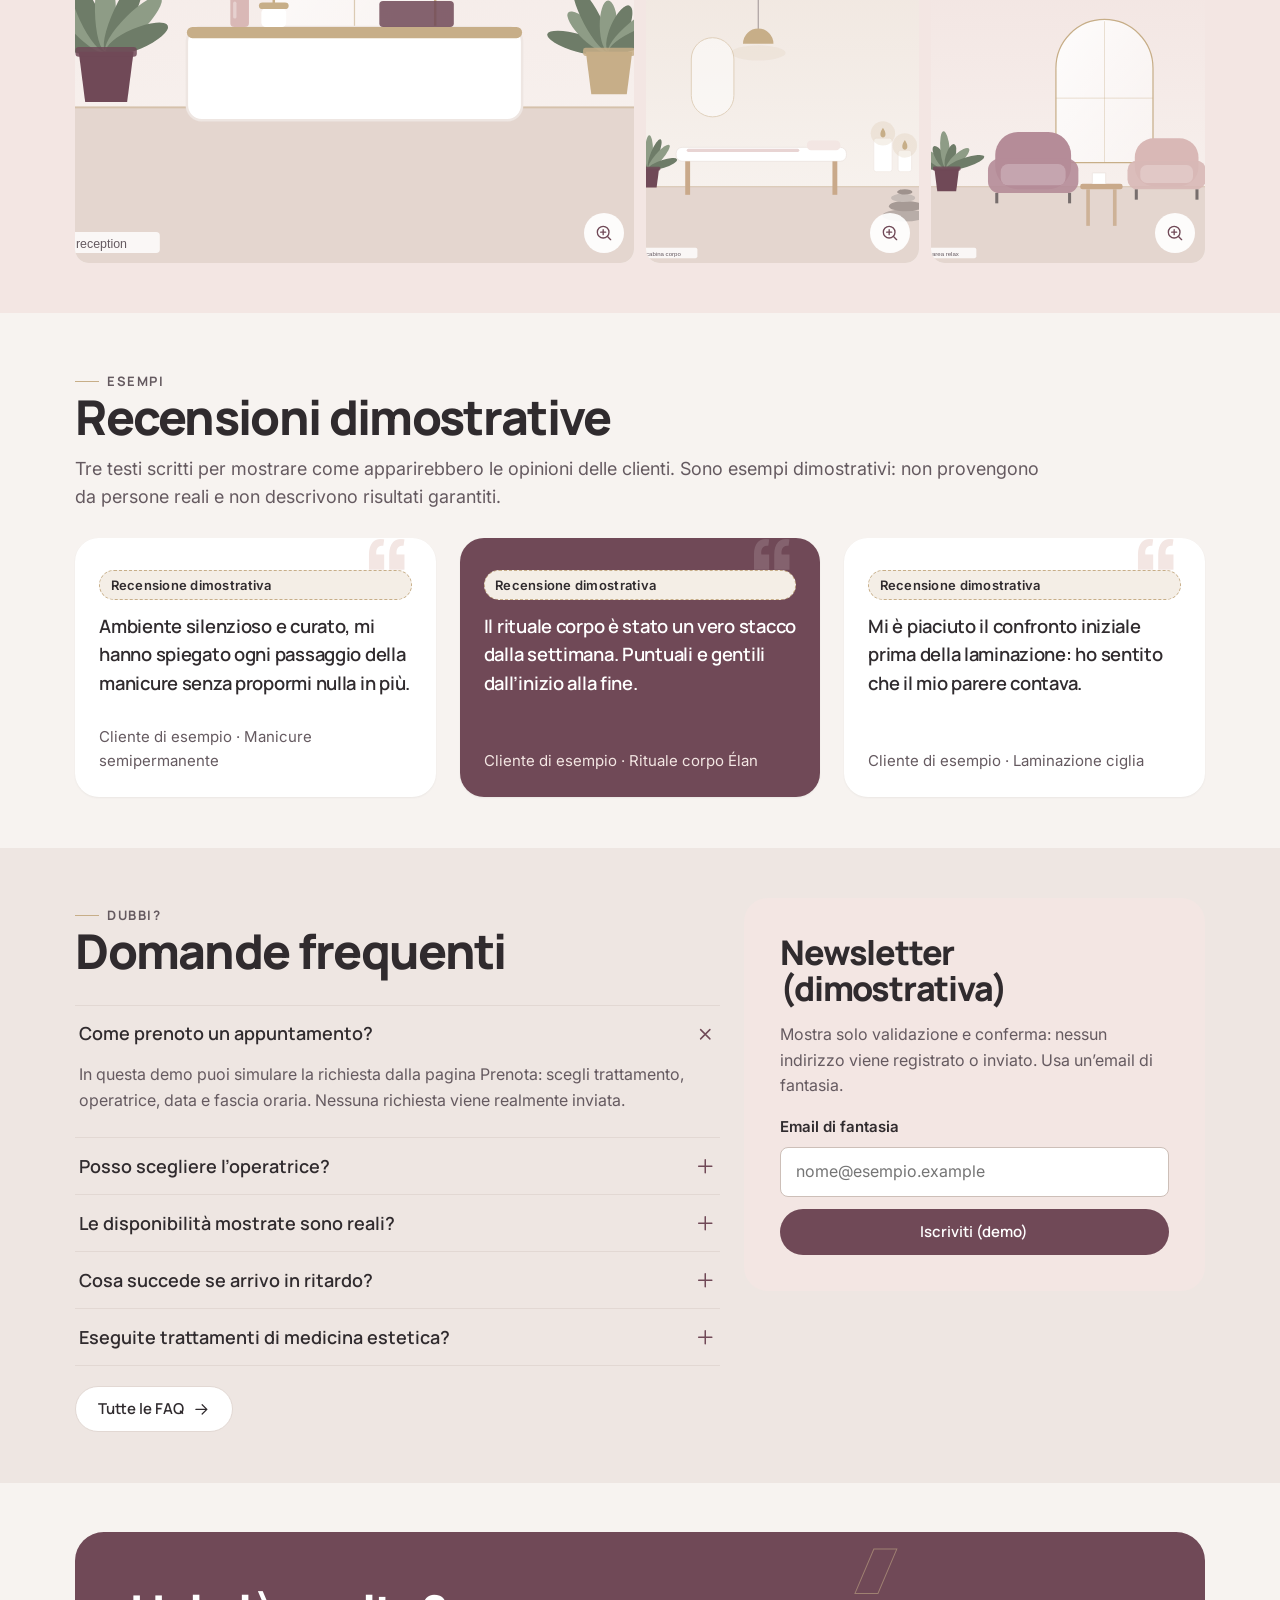
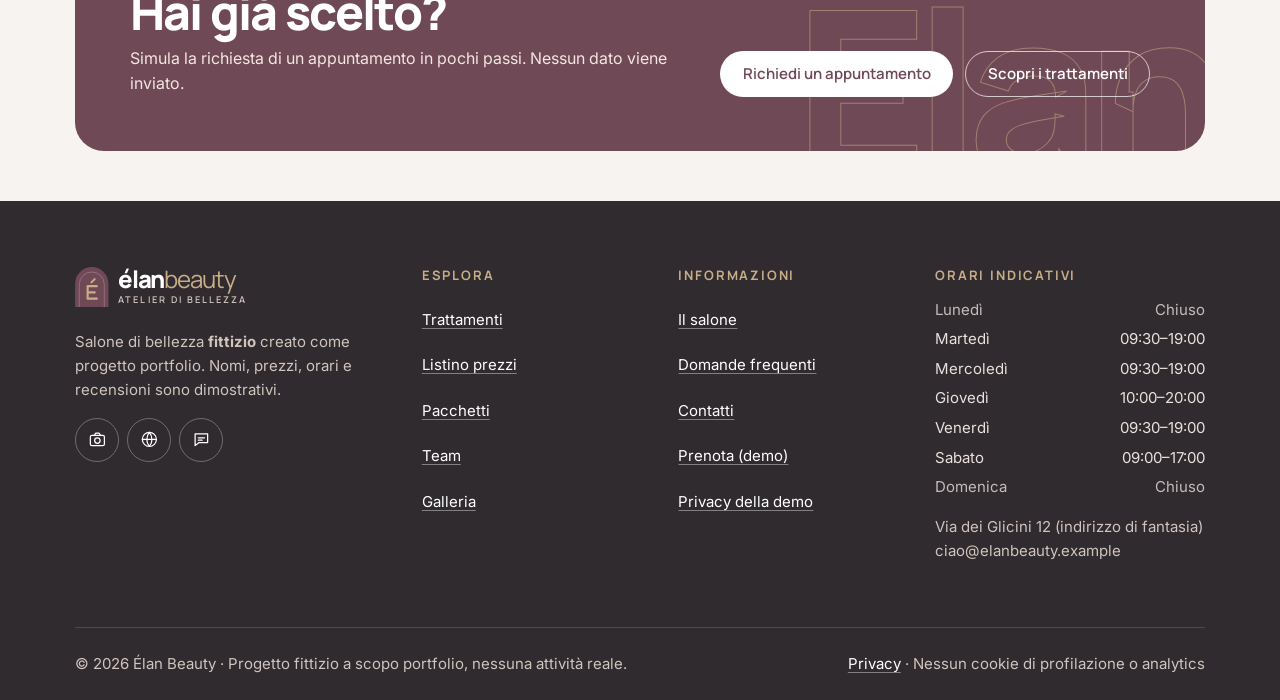
==== commit 714808d8: "Hero: mezza dalia senza foglie che parte dal titolo e si apre verso il bordo Co-Authored-By: Claude " ====
--- a/index.html
+++ b/index.html
@@ -94,7 +94,7 @@
         <div class="tile tile--intro anim-in">
           <div>
             <p class="eyebrow">Salone di bellezza · progetto dimostrativo</p>
-            <div class="hero-title"><h1>Bellezza curata, <span class="soft">con calma.</span></h1><svg class="hero-flower" viewBox="-170 -170 340 340" aria-hidden="true" focusable="false"><g class="hero-flower__leaves"><g transform="rotate(-120)"><path d="M0 0 C43.4 -45.0 31.0 -120.0 0 -150.0 C-31.0 -120.0 -43.4 -45.0 0 0Z" fill="#8E9C86"/><path d="M0 -8 L0 -138.0" stroke="#E8EDE5" stroke-width="1.2" fill="none" opacity=".55"/></g><g transform="rotate(-65)"><path d="M0 0 C36.4 -39.6 26.0 -105.6 0 -132.0 C-26.0 -105.6 -36.4 -39.6 0 0Z" fill="#6E7C68"/><path d="M0 -8 L0 -121.4" stroke="#DDE4D9" stroke-width="1.2" fill="none" opacity=".55"/></g><g transform="rotate(-175)"><path d="M0 0 C39.2 -41.4 28.0 -110.4 0 -138.0 C-28.0 -110.4 -39.2 -41.4 0 0Z" fill="#7D8C76"/><path d="M0 -8 L0 -127.0" stroke="#E8EDE5" stroke-width="1.2" fill="none" opacity=".55"/></g><g transform="rotate(-215)"><path d="M0 0 C32.2 -35.4 23.0 -94.4 0 -118.0 C-23.0 -94.4 -32.2 -35.4 0 0Z" fill="#8E9C86"/><path d="M0 -8 L0 -108.6" stroke="#E8EDE5" stroke-width="1.2" fill="none" opacity=".55"/></g></g><g class="hero-flower__petals"><path d="M0 0 C16.8 -27.0 12.6 -81.0 0 -108.0 C-12.6 -81.0 -16.8 -27.0 0 0Z" transform="rotate(0.0)" fill="#EED7D3" stroke="#FBF6F4" stroke-width="0.8"/><path d="M0 0 C16.8 -27.0 12.6 -81.0 0 -108.0 C-12.6 -81.0 -16.8 -27.0 0 0Z" transform="rotate(18.0)" fill="#EED7D3" stroke="#FBF6F4" stroke-width="0.8"/><path d="M0 0 C16.8 -27.0 12.6 -81.0 0 -108.0 C-12.6 -81.0 -16.8 -27.0 0 0Z" transform="rotate(36.0)" fill="#EED7D3" stroke="#FBF6F4" stroke-width="0.8"/><path d="M0 0 C16.8 -27.0 12.6 -81.0 0 -108.0 C-12.6 -81.0 -16.8 -27.0 0 0Z" transform="rotate(54.0)" fill="#EED7D3" stroke="#FBF6F4" stroke-width="0.8"/><path d="M0 0 C16.8 -27.0 12.6 -81.0 0 -108.0 C-12.6 -81.0 -16.8 -27.0 0 0Z" transform="rotate(72.0)" fill="#EED7D3" stroke="#FBF6F4" stroke-width="0.8"/><path d="M0 0 C16.8 -27.0 12.6 -81.0 0 -108.0 C-12.6 -81.0 -16.8 -27.0 0 0Z" transform="rotate(90.0)" fill="#EED7D3" stroke="#FBF6F4" stroke-width="0.8"/><path d="M0 0 C16.8 -27.0 12.6 -81.0 0 -108.0 C-12.6 -81.0 -16.8 -27.0 0 0Z" transform="rotate(108.0)" fill="#EED7D3" stroke="#FBF6F4" stroke-width="0.8"/><path d="M0 0 C16.8 -27.0 12.6 -81.0 0 -108.0 C-12.6 -81.0 -16.8 -27.0 0 0Z" transform="rotate(126.0)" fill="#EED7D3" stroke="#FBF6F4" stroke-width="0.8"/><path d="M0 0 C16.8 -27.0 12.6 -81.0 0 -108.0 C-12.6 -81.0 -16.8 -27.0 0 0Z" transform="rotate(144.0)" fill="#EED7D3" stroke="#FBF6F4" stroke-width="0.8"/><path d="M0 0 C16.8 -27.0 12.6 -81.0 0 -108.0 C-12.6 -81.0 -16.8 -27.0 0 0Z" transform="rotate(162.0)" fill="#EED7D3" stroke="#FBF6F4" stroke-width="0.8"/><path d="M0 0 C16.8 -27.0 12.6 -81.0 0 -108.0 C-12.6 -81.0 -16.8 -27.0 0 0Z" transform="rotate(180.0)" fill="#EED7D3" stroke="#FBF6F4" stroke-width="0.8"/><path d="M0 0 C16.8 -27.0 12.6 -81.0 0 -108.0 C-12.6 -81.0 -16.8 -27.0 0 0Z" transform="rotate(198.0)" fill="#EED7D3" stroke="#FBF6F4" stroke-width="0.8"/><path d="M0 0 C16.8 -27.0 12.6 -81.0 0 -108.0 C-12.6 -81.0 -16.8 -27.0 0 0Z" transform="rotate(216.0)" fill="#EED7D3" stroke="#FBF6F4" stroke-width="0.8"/><path d="M0 0 C16.8 -27.0 12.6 -81.0 0 -108.0 C-12.6 -81.0 -16.8 -27.0 0 0Z" transform="rotate(234.0)" fill="#EED7D3" stroke="#FBF6F4" stroke-width="0.8"/><path d="M0 0 C16.8 -27.0 12.6 -81.0 0 -108.0 C-12.6 -81.0 -16.8 -27.0 0 0Z" transform="rotate(252.0)" fill="#EED7D3" stroke="#FBF6F4" stroke-width="0.8"/><path d="M0 0 C16.8 -27.0 12.6 -81.0 0 -108.0 C-12.6 -81.0 -16.8 -27.0 0 0Z" transform="rotate(270.0)" fill="#EED7D3" stroke="#FBF6F4" stroke-width="0.8"/><path d="M0 0 C16.8 -27.0 12.6 -81.0 0 -108.0 C-12.6 -81.0 -16.8 -27.0 0 0Z" transform="rotate(288.0)" fill="#EED7D3" stroke="#FBF6F4" stroke-width="0.8"/><path d="M0 0 C16.8 -27.0 12.6 -81.0 0 -108.0 C-12.6 -81.0 -16.8 -27.0 0 0Z" transform="rotate(306.0)" fill="#EED7D3" stroke="#FBF6F4" stroke-width="0.8"/><path d="M0 0 C16.8 -27.0 12.6 -81.0 0 -108.0 C-12.6 -81.0 -16.8 -27.0 0 0Z" transform="rotate(324.0)" fill="#EED7D3" stroke="#FBF6F4" stroke-width="0.8"/><path d="M0 0 C16.8 -27.0 12.6 -81.0 0 -108.0 C-12.6 -81.0 -16.8 -27.0 0 0Z" transform="rotate(342.0)" fill="#EED7D3" stroke="#FBF6F4" stroke-width="0.8"/><path d="M0 0 C15.6 -22.0 11.7 -66.0 0 -88.0 C-11.7 -66.0 -15.6 -22.0 0 0Z" transform="rotate(9.0)" fill="#E2BDB9" stroke="#FBF6F4" stroke-width="0.8"/><path d="M0 0 C15.6 -22.0 11.7 -66.0 0 -88.0 C-11.7 -66.0 -15.6 -22.0 0 0Z" transform="rotate(29.0)" fill="#E2BDB9" stroke="#FBF6F4" stroke-width="0.8"/><path d="M0 0 C15.6 -22.0 11.7 -66.0 0 -88.0 C-11.7 -66.0 -15.6 -22.0 0 0Z" transform="rotate(49.0)" fill="#E2BDB9" stroke="#FBF6F4" stroke-width="0.8"/><path d="M0 0 C15.6 -22.0 11.7 -66.0 0 -88.0 C-11.7 -66.0 -15.6 -22.0 0 0Z" transform="rotate(69.0)" fill="#E2BDB9" stroke="#FBF6F4" stroke-width="0.8"/><path d="M0 0 C15.6 -22.0 11.7 -66.0 0 -88.0 C-11.7 -66.0 -15.6 -22.0 0 0Z" transform="rotate(89.0)" fill="#E2BDB9" stroke="#FBF6F4" stroke-width="0.8"/><path d="M0 0 C15.6 -22.0 11.7 -66.0 0 -88.0 C-11.7 -66.0 -15.6 -22.0 0 0Z" transform="rotate(109.0)" fill="#E2BDB9" stroke="#FBF6F4" stroke-width="0.8"/><path d="M0 0 C15.6 -22.0 11.7 -66.0 0 -88.0 C-11.7 -66.0 -15.6 -22.0 0 0Z" transform="rotate(129.0)" fill="#E2BDB9" stroke="#FBF6F4" stroke-width="0.8"/><path d="M0 0 C15.6 -22.0 11.7 -66.0 0 -88.0 C-11.7 -66.0 -15.6 -22.0 0 0Z" transform="rotate(149.0)" fill="#E2BDB9" stroke="#FBF6F4" stroke-width="0.8"/><path d="M0 0 C15.6 -22.0 11.7 -66.0 0 -88.0 C-11.7 -66.0 -15.6 -22.0 0 0Z" transform="rotate(169.0)" fill="#E2BDB9" stroke="#FBF6F4" stroke-width="0.8"/><path d="M0 0 C15.6 -22.0 11.7 -66.0 0 -88.0 C-11.7 -66.0 -15.6 -22.0 0 0Z" transform="rotate(189.0)" fill="#E2BDB9" stroke="#FBF6F4" stroke-width="0.8"/><path d="M0 0 C15.6 -22.0 11.7 -66.0 0 -88.0 C-11.7 -66.0 -15.6 -22.0 0 0Z" transform="rotate(209.0)" fill="#E2BDB9" stroke="#FBF6F4" stroke-width="0.8"/><path d="M0 0 C15.6 -22.0 11.7 -66.0 0 -88.0 C-11.7 -66.0 -15.6 -22.0 0 0Z" transform="rotate(229.0)" fill="#E2BDB9" stroke="#FBF6F4" stroke-width="0.8"/><path d="M0 0 C15.6 -22.0 11.7 -66.0 0 -88.0 C-11.7 -66.0 -15.6 -22.0 0 0Z" transform="rotate(249.0)" fill="#E2BDB9" stroke="#FBF6F4" stroke-width="0.8"/><path d="M0 0 C15.6 -22.0 11.7 -66.0 0 -88.0 C-11.7 -66.0 -15.6 -22.0 0 0Z" transform="rotate(269.0)" fill="#E2BDB9" stroke="#FBF6F4" stroke-width="0.8"/><path d="M0 0 C15.6 -22.0 11.7 -66.0 0 -88.0 C-11.7 -66.0 -15.6 -22.0 0 0Z" transform="rotate(289.0)" fill="#E2BDB9" stroke="#FBF6F4" stroke-width="0.8"/><path d="M0 0 C15.6 -22.0 11.7 -66.0 0 -88.0 C-11.7 -66.0 -15.6 -22.0 0 0Z" transform="rotate(309.0)" fill="#E2BDB9" stroke="#FBF6F4" stroke-width="0.8"/><path d="M0 0 C15.6 -22.0 11.7 -66.0 0 -88.0 C-11.7 -66.0 -15.6 -22.0 0 0Z" transform="rotate(329.0)" fill="#E2BDB9" stroke="#FBF6F4" stroke-width="0.8"/><path d="M0 0 C15.6 -22.0 11.7 -66.0 0 -88.0 C-11.7 -66.0 -15.6 -22.0 0 0Z" transform="rotate(349.0)" fill="#E2BDB9" stroke="#FBF6F4" stroke-width="0.8"/><path d="M0 0 C13.2 -16.5 9.9 -49.5 0 -66.0 C-9.9 -49.5 -13.2 -16.5 0 0Z" transform="rotate(4.0)" fill="#CF9FA0" stroke="#FBF6F4" stroke-width="0.8"/><path d="M0 0 C13.2 -16.5 9.9 -49.5 0 -66.0 C-9.9 -49.5 -13.2 -16.5 0 0Z" transform="rotate(26.5)" fill="#CF9FA0" stroke="#FBF6F4" stroke-width="0.8"/><path d="M0 0 C13.2 -16.5 9.9 -49.5 0 -66.0 C-9.9 -49.5 -13.2 -16.5 0 0Z" transform="rotate(49.0)" fill="#CF9FA0" stroke="#FBF6F4" stroke-width="0.8"/><path d="M0 0 C13.2 -16.5 9.9 -49.5 0 -66.0 C-9.9 -49.5 -13.2 -16.5 0 0Z" transform="rotate(71.5)" fill="#CF9FA0" stroke="#FBF6F4" stroke-width="0.8"/><path d="M0 0 C13.2 -16.5 9.9 -49.5 0 -66.0 C-9.9 -49.5 -13.2 -16.5 0 0Z" transform="rotate(94.0)" fill="#CF9FA0" stroke="#FBF6F4" stroke-width="0.8"/><path d="M0 0 C13.2 -16.5 9.9 -49.5 0 -66.0 C-9.9 -49.5 -13.2 -16.5 0 0Z" transform="rotate(116.5)" fill="#CF9FA0" stroke="#FBF6F4" stroke-width="0.8"/><path d="M0 0 C13.2 -16.5 9.9 -49.5 0 -66.0 C-9.9 -49.5 -13.2 -16.5 0 0Z" transform="rotate(139.0)" fill="#CF9FA0" stroke="#FBF6F4" stroke-width="0.8"/><path d="M0 0 C13.2 -16.5 9.9 -49.5 0 -66.0 C-9.9 -49.5 -13.2 -16.5 0 0Z" transform="rotate(161.5)" fill="#CF9FA0" stroke="#FBF6F4" stroke-width="0.8"/><path d="M0 0 C13.2 -16.5 9.9 -49.5 0 -66.0 C-9.9 -49.5 -13.2 -16.5 0 0Z" transform="rotate(184.0)" fill="#CF9FA0" stroke="#FBF6F4" stroke-width="0.8"/><path d="M0 0 C13.2 -16.5 9.9 -49.5 0 -66.0 C-9.9 -49.5 -13.2 -16.5 0 0Z" transform="rotate(206.5)" fill="#CF9FA0" stroke="#FBF6F4" stroke-width="0.8"/><path d="M0 0 C13.2 -16.5 9.9 -49.5 0 -66.0 C-9.9 -49.5 -13.2 -16.5 0 0Z" transform="rotate(229.0)" fill="#CF9FA0" stroke="#FBF6F4" stroke-width="0.8"/><path d="M0 0 C13.2 -16.5 9.9 -49.5 0 -66.0 C-9.9 -49.5 -13.2 -16.5 0 0Z" transform="rotate(251.5)" fill="#CF9FA0" stroke="#FBF6F4" stroke-width="0.8"/><path d="M0 0 C13.2 -16.5 9.9 -49.5 0 -66.0 C-9.9 -49.5 -13.2 -16.5 0 0Z" transform="rotate(274.0)" fill="#CF9FA0" stroke="#FBF6F4" stroke-width="0.8"/><path d="M0 0 C13.2 -16.5 9.9 -49.5 0 -66.0 C-9.9 -49.5 -13.2 -16.5 0 0Z" transform="rotate(296.5)" fill="#CF9FA0" stroke="#FBF6F4" stroke-width="0.8"/><path d="M0 0 C13.2 -16.5 9.9 -49.5 0 -66.0 C-9.9 -49.5 -13.2 -16.5 0 0Z" transform="rotate(319.0)" fill="#CF9FA0" stroke="#FBF6F4" stroke-width="0.8"/><path d="M0 0 C13.2 -16.5 9.9 -49.5 0 -66.0 C-9.9 -49.5 -13.2 -16.5 0 0Z" transform="rotate(341.5)" fill="#CF9FA0" stroke="#FBF6F4" stroke-width="0.8"/><path d="M0 0 C10.8 -11.0 8.1 -33.0 0 -44.0 C-8.1 -33.0 -10.8 -11.0 0 0Z" transform="rotate(12.0)" fill="#B97F86" stroke="#FBF6F4" stroke-width="0.8"/><path d="M0 0 C10.8 -11.0 8.1 -33.0 0 -44.0 C-8.1 -33.0 -10.8 -11.0 0 0Z" transform="rotate(42.0)" fill="#B97F86" stroke="#FBF6F4" stroke-width="0.8"/><path d="M0 0 C10.8 -11.0 8.1 -33.0 0 -44.0 C-8.1 -33.0 -10.8 -11.0 0 0Z" transform="rotate(72.0)" fill="#B97F86" stroke="#FBF6F4" stroke-width="0.8"/><path d="M0 0 C10.8 -11.0 8.1 -33.0 0 -44.0 C-8.1 -33.0 -10.8 -11.0 0 0Z" transform="rotate(102.0)" fill="#B97F86" stroke="#FBF6F4" stroke-width="0.8"/><path d="M0 0 C10.8 -11.0 8.1 -33.0 0 -44.0 C-8.1 -33.0 -10.8 -11.0 0 0Z" transform="rotate(132.0)" fill="#B97F86" stroke="#FBF6F4" stroke-width="0.8"/><path d="M0 0 C10.8 -11.0 8.1 -33.0 0 -44.0 C-8.1 -33.0 -10.8 -11.0 0 0Z" transform="rotate(162.0)" fill="#B97F86" stroke="#FBF6F4" stroke-width="0.8"/><path d="M0 0 C10.8 -11.0 8.1 -33.0 0 -44.0 C-8.1 -33.0 -10.8 -11.0 0 0Z" transform="rotate(192.0)" fill="#B97F86" stroke="#FBF6F4" stroke-width="0.8"/><path d="M0 0 C10.8 -11.0 8.1 -33.0 0 -44.0 C-8.1 -33.0 -10.8 -11.0 0 0Z" transform="rotate(222.0)" fill="#B97F86" stroke="#FBF6F4" stroke-width="0.8"/><path d="M0 0 C10.8 -11.0 8.1 -33.0 0 -44.0 C-8.1 -33.0 -10.8 -11.0 0 0Z" transform="rotate(252.0)" fill="#B97F86" stroke="#FBF6F4" stroke-width="0.8"/><path d="M0 0 C10.8 -11.0 8.1 -33.0 0 -44.0 C-8.1 -33.0 -10.8 -11.0 0 0Z" transform="rotate(282.0)" fill="#B97F86" stroke="#FBF6F4" stroke-width="0.8"/><path d="M0 0 C10.8 -11.0 8.1 -33.0 0 -44.0 C-8.1 -33.0 -10.8 -11.0 0 0Z" transform="rotate(312.0)" fill="#B97F86" stroke="#FBF6F4" stroke-width="0.8"/><path d="M0 0 C10.8 -11.0 8.1 -33.0 0 -44.0 C-8.1 -33.0 -10.8 -11.0 0 0Z" transform="rotate(342.0)" fill="#B97F86" stroke="#FBF6F4" stroke-width="0.8"/><path d="M0 0 C8.4 -6.5 6.3 -19.5 0 -26.0 C-6.3 -19.5 -8.4 -6.5 0 0Z" transform="rotate(0.0)" fill="#9E6670" stroke="#FBF6F4" stroke-width="0.8"/><path d="M0 0 C8.4 -6.5 6.3 -19.5 0 -26.0 C-6.3 -19.5 -8.4 -6.5 0 0Z" transform="rotate(40.0)" fill="#9E6670" stroke="#FBF6F4" stroke-width="0.8"/><path d="M0 0 C8.4 -6.5 6.3 -19.5 0 -26.0 C-6.3 -19.5 -8.4 -6.5 0 0Z" transform="rotate(80.0)" fill="#9E6670" stroke="#FBF6F4" stroke-width="0.8"/><path d="M0 0 C8.4 -6.5 6.3 -19.5 0 -26.0 C-6.3 -19.5 -8.4 -6.5 0 0Z" transform="rotate(120.0)" fill="#9E6670" stroke="#FBF6F4" stroke-width="0.8"/><path d="M0 0 C8.4 -6.5 6.3 -19.5 0 -26.0 C-6.3 -19.5 -8.4 -6.5 0 0Z" transform="rotate(160.0)" fill="#9E6670" stroke="#FBF6F4" stroke-width="0.8"/><path d="M0 0 C8.4 -6.5 6.3 -19.5 0 -26.0 C-6.3 -19.5 -8.4 -6.5 0 0Z" transform="rotate(200.0)" fill="#9E6670" stroke="#FBF6F4" stroke-width="0.8"/><path d="M0 0 C8.4 -6.5 6.3 -19.5 0 -26.0 C-6.3 -19.5 -8.4 -6.5 0 0Z" transform="rotate(240.0)" fill="#9E6670" stroke="#FBF6F4" stroke-width="0.8"/><path d="M0 0 C8.4 -6.5 6.3 -19.5 0 -26.0 C-6.3 -19.5 -8.4 -6.5 0 0Z" transform="rotate(280.0)" fill="#9E6670" stroke="#FBF6F4" stroke-width="0.8"/><path d="M0 0 C8.4 -6.5 6.3 -19.5 0 -26.0 C-6.3 -19.5 -8.4 -6.5 0 0Z" transform="rotate(320.0)" fill="#9E6670" stroke="#FBF6F4" stroke-width="0.8"/><circle r="9" fill="#8A5560"/><circle r="4" fill="#C7AE88"/></g></svg></div>
+            <div class="hero-title"><h1>Bellezza<br> curata, <span class="soft">con<br> calma.</span></h1><svg class="hero-flower" viewBox="0 -116 116 232" aria-hidden="true" focusable="false"><g class="hero-flower__petals"><path d="M0 0 C15.6 -28.0 11.7 -84.0 0 -112.0 C-11.7 -84.0 -15.6 -28.0 0 0Z" transform="rotate(0.0)" fill="#EED7D3" stroke="#FBF6F4" stroke-width="0.8"/><path d="M0 0 C15.6 -28.0 11.7 -84.0 0 -112.0 C-11.7 -84.0 -15.6 -28.0 0 0Z" transform="rotate(16.4)" fill="#EED7D3" stroke="#FBF6F4" stroke-width="0.8"/><path d="M0 0 C15.6 -28.0 11.7 -84.0 0 -112.0 C-11.7 -84.0 -15.6 -28.0 0 0Z" transform="rotate(32.7)" fill="#EED7D3" stroke="#FBF6F4" stroke-width="0.8"/><path d="M0 0 C15.6 -28.0 11.7 -84.0 0 -112.0 C-11.7 -84.0 -15.6 -28.0 0 0Z" transform="rotate(49.1)" fill="#EED7D3" stroke="#FBF6F4" stroke-width="0.8"/><path d="M0 0 C15.6 -28.0 11.7 -84.0 0 -112.0 C-11.7 -84.0 -15.6 -28.0 0 0Z" transform="rotate(65.5)" fill="#EED7D3" stroke="#FBF6F4" stroke-width="0.8"/><path d="M0 0 C15.6 -28.0 11.7 -84.0 0 -112.0 C-11.7 -84.0 -15.6 -28.0 0 0Z" transform="rotate(81.8)" fill="#EED7D3" stroke="#FBF6F4" stroke-width="0.8"/><path d="M0 0 C15.6 -28.0 11.7 -84.0 0 -112.0 C-11.7 -84.0 -15.6 -28.0 0 0Z" transform="rotate(98.2)" fill="#EED7D3" stroke="#FBF6F4" stroke-width="0.8"/><path d="M0 0 C15.6 -28.0 11.7 -84.0 0 -112.0 C-11.7 -84.0 -15.6 -28.0 0 0Z" transform="rotate(114.5)" fill="#EED7D3" stroke="#FBF6F4" stroke-width="0.8"/><path d="M0 0 C15.6 -28.0 11.7 -84.0 0 -112.0 C-11.7 -84.0 -15.6 -28.0 0 0Z" transform="rotate(130.9)" fill="#EED7D3" stroke="#FBF6F4" stroke-width="0.8"/><path d="M0 0 C15.6 -28.0 11.7 -84.0 0 -112.0 C-11.7 -84.0 -15.6 -28.0 0 0Z" transform="rotate(147.3)" fill="#EED7D3" stroke="#FBF6F4" stroke-width="0.8"/><path d="M0 0 C15.6 -28.0 11.7 -84.0 0 -112.0 C-11.7 -84.0 -15.6 -28.0 0 0Z" transform="rotate(163.6)" fill="#EED7D3" stroke="#FBF6F4" stroke-width="0.8"/><path d="M0 0 C15.6 -28.0 11.7 -84.0 0 -112.0 C-11.7 -84.0 -15.6 -28.0 0 0Z" transform="rotate(180.0)" fill="#EED7D3" stroke="#FBF6F4" stroke-width="0.8"/><path d="M0 0 C15.6 -28.0 11.7 -84.0 0 -112.0 C-11.7 -84.0 -15.6 -28.0 0 0Z" transform="rotate(196.4)" fill="#EED7D3" stroke="#FBF6F4" stroke-width="0.8"/><path d="M0 0 C15.6 -28.0 11.7 -84.0 0 -112.0 C-11.7 -84.0 -15.6 -28.0 0 0Z" transform="rotate(212.7)" fill="#EED7D3" stroke="#FBF6F4" stroke-width="0.8"/><path d="M0 0 C15.6 -28.0 11.7 -84.0 0 -112.0 C-11.7 -84.0 -15.6 -28.0 0 0Z" transform="rotate(229.1)" fill="#EED7D3" stroke="#FBF6F4" stroke-width="0.8"/><path d="M0 0 C15.6 -28.0 11.7 -84.0 0 -112.0 C-11.7 -84.0 -15.6 -28.0 0 0Z" transform="rotate(245.5)" fill="#EED7D3" stroke="#FBF6F4" stroke-width="0.8"/><path d="M0 0 C15.6 -28.0 11.7 -84.0 0 -112.0 C-11.7 -84.0 -15.6 -28.0 0 0Z" transform="rotate(261.8)" fill="#EED7D3" stroke="#FBF6F4" stroke-width="0.8"/><path d="M0 0 C15.6 -28.0 11.7 -84.0 0 -112.0 C-11.7 -84.0 -15.6 -28.0 0 0Z" transform="rotate(278.2)" fill="#EED7D3" stroke="#FBF6F4" stroke-width="0.8"/><path d="M0 0 C15.6 -28.0 11.7 -84.0 0 -112.0 C-11.7 -84.0 -15.6 -28.0 0 0Z" transform="rotate(294.5)" fill="#EED7D3" stroke="#FBF6F4" stroke-width="0.8"/><path d="M0 0 C15.6 -28.0 11.7 -84.0 0 -112.0 C-11.7 -84.0 -15.6 -28.0 0 0Z" transform="rotate(310.9)" fill="#EED7D3" stroke="#FBF6F4" stroke-width="0.8"/><path d="M0 0 C15.6 -28.0 11.7 -84.0 0 -112.0 C-11.7 -84.0 -15.6 -28.0 0 0Z" transform="rotate(327.3)" fill="#EED7D3" stroke="#FBF6F4" stroke-width="0.8"/><path d="M0 0 C15.6 -28.0 11.7 -84.0 0 -112.0 C-11.7 -84.0 -15.6 -28.0 0 0Z" transform="rotate(343.6)" fill="#EED7D3" stroke="#FBF6F4" stroke-width="0.8"/><path d="M0 0 C14.4 -23.0 10.8 -69.0 0 -92.0 C-10.8 -69.0 -14.4 -23.0 0 0Z" transform="rotate(8.0)" fill="#E2BDB9" stroke="#FBF6F4" stroke-width="0.8"/><path d="M0 0 C14.4 -23.0 10.8 -69.0 0 -92.0 C-10.8 -69.0 -14.4 -23.0 0 0Z" transform="rotate(26.0)" fill="#E2BDB9" stroke="#FBF6F4" stroke-width="0.8"/><path d="M0 0 C14.4 -23.0 10.8 -69.0 0 -92.0 C-10.8 -69.0 -14.4 -23.0 0 0Z" transform="rotate(44.0)" fill="#E2BDB9" stroke="#FBF6F4" stroke-width="0.8"/><path d="M0 0 C14.4 -23.0 10.8 -69.0 0 -92.0 C-10.8 -69.0 -14.4 -23.0 0 0Z" transform="rotate(62.0)" fill="#E2BDB9" stroke="#FBF6F4" stroke-width="0.8"/><path d="M0 0 C14.4 -23.0 10.8 -69.0 0 -92.0 C-10.8 -69.0 -14.4 -23.0 0 0Z" transform="rotate(80.0)" fill="#E2BDB9" stroke="#FBF6F4" stroke-width="0.8"/><path d="M0 0 C14.4 -23.0 10.8 -69.0 0 -92.0 C-10.8 -69.0 -14.4 -23.0 0 0Z" transform="rotate(98.0)" fill="#E2BDB9" stroke="#FBF6F4" stroke-width="0.8"/><path d="M0 0 C14.4 -23.0 10.8 -69.0 0 -92.0 C-10.8 -69.0 -14.4 -23.0 0 0Z" transform="rotate(116.0)" fill="#E2BDB9" stroke="#FBF6F4" stroke-width="0.8"/><path d="M0 0 C14.4 -23.0 10.8 -69.0 0 -92.0 C-10.8 -69.0 -14.4 -23.0 0 0Z" transform="rotate(134.0)" fill="#E2BDB9" stroke="#FBF6F4" stroke-width="0.8"/><path d="M0 0 C14.4 -23.0 10.8 -69.0 0 -92.0 C-10.8 -69.0 -14.4 -23.0 0 0Z" transform="rotate(152.0)" fill="#E2BDB9" stroke="#FBF6F4" stroke-width="0.8"/><path d="M0 0 C14.4 -23.0 10.8 -69.0 0 -92.0 C-10.8 -69.0 -14.4 -23.0 0 0Z" transform="rotate(170.0)" fill="#E2BDB9" stroke="#FBF6F4" stroke-width="0.8"/><path d="M0 0 C14.4 -23.0 10.8 -69.0 0 -92.0 C-10.8 -69.0 -14.4 -23.0 0 0Z" transform="rotate(188.0)" fill="#E2BDB9" stroke="#FBF6F4" stroke-width="0.8"/><path d="M0 0 C14.4 -23.0 10.8 -69.0 0 -92.0 C-10.8 -69.0 -14.4 -23.0 0 0Z" transform="rotate(206.0)" fill="#E2BDB9" stroke="#FBF6F4" stroke-width="0.8"/><path d="M0 0 C14.4 -23.0 10.8 -69.0 0 -92.0 C-10.8 -69.0 -14.4 -23.0 0 0Z" transform="rotate(224.0)" fill="#E2BDB9" stroke="#FBF6F4" stroke-width="0.8"/><path d="M0 0 C14.4 -23.0 10.8 -69.0 0 -92.0 C-10.8 -69.0 -14.4 -23.0 0 0Z" transform="rotate(242.0)" fill="#E2BDB9" stroke="#FBF6F4" stroke-width="0.8"/><path d="M0 0 C14.4 -23.0 10.8 -69.0 0 -92.0 C-10.8 -69.0 -14.4 -23.0 0 0Z" transform="rotate(260.0)" fill="#E2BDB9" stroke="#FBF6F4" stroke-width="0.8"/><path d="M0 0 C14.4 -23.0 10.8 -69.0 0 -92.0 C-10.8 -69.0 -14.4 -23.0 0 0Z" transform="rotate(278.0)" fill="#E2BDB9" stroke="#FBF6F4" stroke-width="0.8"/><path d="M0 0 C14.4 -23.0 10.8 -69.0 0 -92.0 C-10.8 -69.0 -14.4 -23.0 0 0Z" transform="rotate(296.0)" fill="#E2BDB9" stroke="#FBF6F4" stroke-width="0.8"/><path d="M0 0 C14.4 -23.0 10.8 -69.0 0 -92.0 C-10.8 -69.0 -14.4 -23.0 0 0Z" transform="rotate(314.0)" fill="#E2BDB9" stroke="#FBF6F4" stroke-width="0.8"/><path d="M0 0 C14.4 -23.0 10.8 -69.0 0 -92.0 C-10.8 -69.0 -14.4 -23.0 0 0Z" transform="rotate(332.0)" fill="#E2BDB9" stroke="#FBF6F4" stroke-width="0.8"/><path d="M0 0 C14.4 -23.0 10.8 -69.0 0 -92.0 C-10.8 -69.0 -14.4 -23.0 0 0Z" transform="rotate(350.0)" fill="#E2BDB9" stroke="#FBF6F4" stroke-width="0.8"/><path d="M0 0 C12.6 -17.5 9.5 -52.5 0 -70.0 C-9.5 -52.5 -12.6 -17.5 0 0Z" transform="rotate(4.0)" fill="#CF9FA0" stroke="#FBF6F4" stroke-width="0.8"/><path d="M0 0 C12.6 -17.5 9.5 -52.5 0 -70.0 C-9.5 -52.5 -12.6 -17.5 0 0Z" transform="rotate(24.0)" fill="#CF9FA0" stroke="#FBF6F4" stroke-width="0.8"/><path d="M0 0 C12.6 -17.5 9.5 -52.5 0 -70.0 C-9.5 -52.5 -12.6 -17.5 0 0Z" transform="rotate(44.0)" fill="#CF9FA0" stroke="#FBF6F4" stroke-width="0.8"/><path d="M0 0 C12.6 -17.5 9.5 -52.5 0 -70.0 C-9.5 -52.5 -12.6 -17.5 0 0Z" transform="rotate(64.0)" fill="#CF9FA0" stroke="#FBF6F4" stroke-width="0.8"/><path d="M0 0 C12.6 -17.5 9.5 -52.5 0 -70.0 C-9.5 -52.5 -12.6 -17.5 0 0Z" transform="rotate(84.0)" fill="#CF9FA0" stroke="#FBF6F4" stroke-width="0.8"/><path d="M0 0 C12.6 -17.5 9.5 -52.5 0 -70.0 C-9.5 -52.5 -12.6 -17.5 0 0Z" transform="rotate(104.0)" fill="#CF9FA0" stroke="#FBF6F4" stroke-width="0.8"/><path d="M0 0 C12.6 -17.5 9.5 -52.5 0 -70.0 C-9.5 -52.5 -12.6 -17.5 0 0Z" transform="rotate(124.0)" fill="#CF9FA0" stroke="#FBF6F4" stroke-width="0.8"/><path d="M0 0 C12.6 -17.5 9.5 -52.5 0 -70.0 C-9.5 -52.5 -12.6 -17.5 0 0Z" transform="rotate(144.0)" fill="#CF9FA0" stroke="#FBF6F4" stroke-width="0.8"/><path d="M0 0 C12.6 -17.5 9.5 -52.5 0 -70.0 C-9.5 -52.5 -12.6 -17.5 0 0Z" transform="rotate(164.0)" fill="#CF9FA0" stroke="#FBF6F4" stroke-width="0.8"/><path d="M0 0 C12.6 -17.5 9.5 -52.5 0 -70.0 C-9.5 -52.5 -12.6 -17.5 0 0Z" transform="rotate(184.0)" fill="#CF9FA0" stroke="#FBF6F4" stroke-width="0.8"/><path d="M0 0 C12.6 -17.5 9.5 -52.5 0 -70.0 C-9.5 -52.5 -12.6 -17.5 0 0Z" transform="rotate(204.0)" fill="#CF9FA0" stroke="#FBF6F4" stroke-width="0.8"/><path d="M0 0 C12.6 -17.5 9.5 -52.5 0 -70.0 C-9.5 -52.5 -12.6 -17.5 0 0Z" transform="rotate(224.0)" fill="#CF9FA0" stroke="#FBF6F4" stroke-width="0.8"/><path d="M0 0 C12.6 -17.5 9.5 -52.5 0 -70.0 C-9.5 -52.5 -12.6 -17.5 0 0Z" transform="rotate(244.0)" fill="#CF9FA0" stroke="#FBF6F4" stroke-width="0.8"/><path d="M0 0 C12.6 -17.5 9.5 -52.5 0 -70.0 C-9.5 -52.5 -12.6 -17.5 0 0Z" transform="rotate(264.0)" fill="#CF9FA0" stroke="#FBF6F4" stroke-width="0.8"/><path d="M0 0 C12.6 -17.5 9.5 -52.5 0 -70.0 C-9.5 -52.5 -12.6 -17.5 0 0Z" transform="rotate(284.0)" fill="#CF9FA0" stroke="#FBF6F4" stroke-width="0.8"/><path d="M0 0 C12.6 -17.5 9.5 -52.5 0 -70.0 C-9.5 -52.5 -12.6 -17.5 0 0Z" transform="rotate(304.0)" fill="#CF9FA0" stroke="#FBF6F4" stroke-width="0.8"/><path d="M0 0 C12.6 -17.5 9.5 -52.5 0 -70.0 C-9.5 -52.5 -12.6 -17.5 0 0Z" transform="rotate(324.0)" fill="#CF9FA0" stroke="#FBF6F4" stroke-width="0.8"/><path d="M0 0 C12.6 -17.5 9.5 -52.5 0 -70.0 C-9.5 -52.5 -12.6 -17.5 0 0Z" transform="rotate(344.0)" fill="#CF9FA0" stroke="#FBF6F4" stroke-width="0.8"/><path d="M0 0 C10.2 -12.0 7.7 -36.0 0 -48.0 C-7.7 -36.0 -10.2 -12.0 0 0Z" transform="rotate(12.0)" fill="#B97F86" stroke="#FBF6F4" stroke-width="0.8"/><path d="M0 0 C10.2 -12.0 7.7 -36.0 0 -48.0 C-7.7 -36.0 -10.2 -12.0 0 0Z" transform="rotate(37.7)" fill="#B97F86" stroke="#FBF6F4" stroke-width="0.8"/><path d="M0 0 C10.2 -12.0 7.7 -36.0 0 -48.0 C-7.7 -36.0 -10.2 -12.0 0 0Z" transform="rotate(63.4)" fill="#B97F86" stroke="#FBF6F4" stroke-width="0.8"/><path d="M0 0 C10.2 -12.0 7.7 -36.0 0 -48.0 C-7.7 -36.0 -10.2 -12.0 0 0Z" transform="rotate(89.1)" fill="#B97F86" stroke="#FBF6F4" stroke-width="0.8"/><path d="M0 0 C10.2 -12.0 7.7 -36.0 0 -48.0 C-7.7 -36.0 -10.2 -12.0 0 0Z" transform="rotate(114.9)" fill="#B97F86" stroke="#FBF6F4" stroke-width="0.8"/><path d="M0 0 C10.2 -12.0 7.7 -36.0 0 -48.0 C-7.7 -36.0 -10.2 -12.0 0 0Z" transform="rotate(140.6)" fill="#B97F86" stroke="#FBF6F4" stroke-width="0.8"/><path d="M0 0 C10.2 -12.0 7.7 -36.0 0 -48.0 C-7.7 -36.0 -10.2 -12.0 0 0Z" transform="rotate(166.3)" fill="#B97F86" stroke="#FBF6F4" stroke-width="0.8"/><path d="M0 0 C10.2 -12.0 7.7 -36.0 0 -48.0 C-7.7 -36.0 -10.2 -12.0 0 0Z" transform="rotate(192.0)" fill="#B97F86" stroke="#FBF6F4" stroke-width="0.8"/><path d="M0 0 C10.2 -12.0 7.7 -36.0 0 -48.0 C-7.7 -36.0 -10.2 -12.0 0 0Z" transform="rotate(217.7)" fill="#B97F86" stroke="#FBF6F4" stroke-width="0.8"/><path d="M0 0 C10.2 -12.0 7.7 -36.0 0 -48.0 C-7.7 -36.0 -10.2 -12.0 0 0Z" transform="rotate(243.4)" fill="#B97F86" stroke="#FBF6F4" stroke-width="0.8"/><path d="M0 0 C10.2 -12.0 7.7 -36.0 0 -48.0 C-7.7 -36.0 -10.2 -12.0 0 0Z" transform="rotate(269.1)" fill="#B97F86" stroke="#FBF6F4" stroke-width="0.8"/><path d="M0 0 C10.2 -12.0 7.7 -36.0 0 -48.0 C-7.7 -36.0 -10.2 -12.0 0 0Z" transform="rotate(294.9)" fill="#B97F86" stroke="#FBF6F4" stroke-width="0.8"/><path d="M0 0 C10.2 -12.0 7.7 -36.0 0 -48.0 C-7.7 -36.0 -10.2 -12.0 0 0Z" transform="rotate(320.6)" fill="#B97F86" stroke="#FBF6F4" stroke-width="0.8"/><path d="M0 0 C10.2 -12.0 7.7 -36.0 0 -48.0 C-7.7 -36.0 -10.2 -12.0 0 0Z" transform="rotate(346.3)" fill="#B97F86" stroke="#FBF6F4" stroke-width="0.8"/><path d="M0 0 C7.8 -7.0 5.9 -21.0 0 -28.0 C-5.9 -21.0 -7.8 -7.0 0 0Z" transform="rotate(0.0)" fill="#9E6670" stroke="#FBF6F4" stroke-width="0.8"/><path d="M0 0 C7.8 -7.0 5.9 -21.0 0 -28.0 C-5.9 -21.0 -7.8 -7.0 0 0Z" transform="rotate(36.0)" fill="#9E6670" stroke="#FBF6F4" stroke-width="0.8"/><path d="M0 0 C7.8 -7.0 5.9 -21.0 0 -28.0 C-5.9 -21.0 -7.8 -7.0 0 0Z" transform="rotate(72.0)" fill="#9E6670" stroke="#FBF6F4" stroke-width="0.8"/><path d="M0 0 C7.8 -7.0 5.9 -21.0 0 -28.0 C-5.9 -21.0 -7.8 -7.0 0 0Z" transform="rotate(108.0)" fill="#9E6670" stroke="#FBF6F4" stroke-width="0.8"/><path d="M0 0 C7.8 -7.0 5.9 -21.0 0 -28.0 C-5.9 -21.0 -7.8 -7.0 0 0Z" transform="rotate(144.0)" fill="#9E6670" stroke="#FBF6F4" stroke-width="0.8"/><path d="M0 0 C7.8 -7.0 5.9 -21.0 0 -28.0 C-5.9 -21.0 -7.8 -7.0 0 0Z" transform="rotate(180.0)" fill="#9E6670" stroke="#FBF6F4" stroke-width="0.8"/><path d="M0 0 C7.8 -7.0 5.9 -21.0 0 -28.0 C-5.9 -21.0 -7.8 -7.0 0 0Z" transform="rotate(216.0)" fill="#9E6670" stroke="#FBF6F4" stroke-width="0.8"/><path d="M0 0 C7.8 -7.0 5.9 -21.0 0 -28.0 C-5.9 -21.0 -7.8 -7.0 0 0Z" transform="rotate(252.0)" fill="#9E6670" stroke="#FBF6F4" stroke-width="0.8"/><path d="M0 0 C7.8 -7.0 5.9 -21.0 0 -28.0 C-5.9 -21.0 -7.8 -7.0 0 0Z" transform="rotate(288.0)" fill="#9E6670" stroke="#FBF6F4" stroke-width="0.8"/><path d="M0 0 C7.8 -7.0 5.9 -21.0 0 -28.0 C-5.9 -21.0 -7.8 -7.0 0 0Z" transform="rotate(324.0)" fill="#9E6670" stroke="#FBF6F4" stroke-width="0.8"/><circle r="9" fill="#8A5560"/><circle r="4" fill="#C7AE88"/></g></svg></div>
             <p class="lead">Mani, viso, corpo e sguardo in un ambiente luminoso. Prezzi chiari, tempi onesti, nessuna promessa miracolosa.</p>
             <div class="btn-row">
               <a class="btn btn-primary" href="trattamenti.html">Scopri i trattamenti <svg class="icon" viewBox="0 0 24 24" aria-hidden="true" focusable="false"><path d="M5 12h14M13 6l6 6-6 6"/></svg></a>
--- a/css/pages.css
+++ b/css/pages.css
@@ -684,21 +684,24 @@
   .split--stretch .mosaic img { aspect-ratio: auto; height: 100%; min-height: 10rem; }
 }
 
-/* ---------- Mezza dalia decorativa nell'hero ---------- */
+/* ---------- Mezza dalia: il taglio parte dal titolo, i petali vanno verso il bordo ---------- */
 .tile--intro { --tile-pad: clamp(1.5rem, 1rem + 2.5vw, 3.25rem); padding: var(--tile-pad); }
 .hero-title { position: relative; }
-.hero-title h1 {
-  position: relative; z-index: 1;
-  text-shadow: 0 0 2px #FBF6F4, 0 0 12px #FBF6F4, 0 0 22px #FBF6F4;
-}
+.hero-title h1 { position: relative; z-index: 1; }
 .hero-flower {
   position: absolute; z-index: 0; pointer-events: none;
-  top: 50%; right: calc(-1 * var(--tile-pad));
-  width: clamp(9rem, 2rem + 26vw, 27rem); height: auto;
-  transform: translate(50%, -50%);
-}
-.hero-flower__petals { transform-box: fill-box; transform-origin: center; }
+  top: 50%; left: 100%; width: 0; height: auto;
+  transform: translateY(-50%);
+  opacity: 0; transition: opacity 600ms var(--ease);
+}
+.hero-flower.is-ready { opacity: 1; }
+.hero-flower__petals { transform-box: view-box; transform-origin: 0 0; }
 @media (prefers-reduced-motion: no-preference) {
   .hero-flower__petals { animation: dahlia-spin 120s linear infinite; }
 }
 @keyframes dahlia-spin { to { transform: rotate(360deg); } }
+/* Titolo proporzionato al riquadro: lascia spazio alla mezza dalia */
+.tile--intro { container-type: inline-size; }
+@supports (font-size: 1cqi) {
+  .hero h1 { font-size: clamp(2.2rem, 13cqi, 6.5rem); max-width: none; }
+}
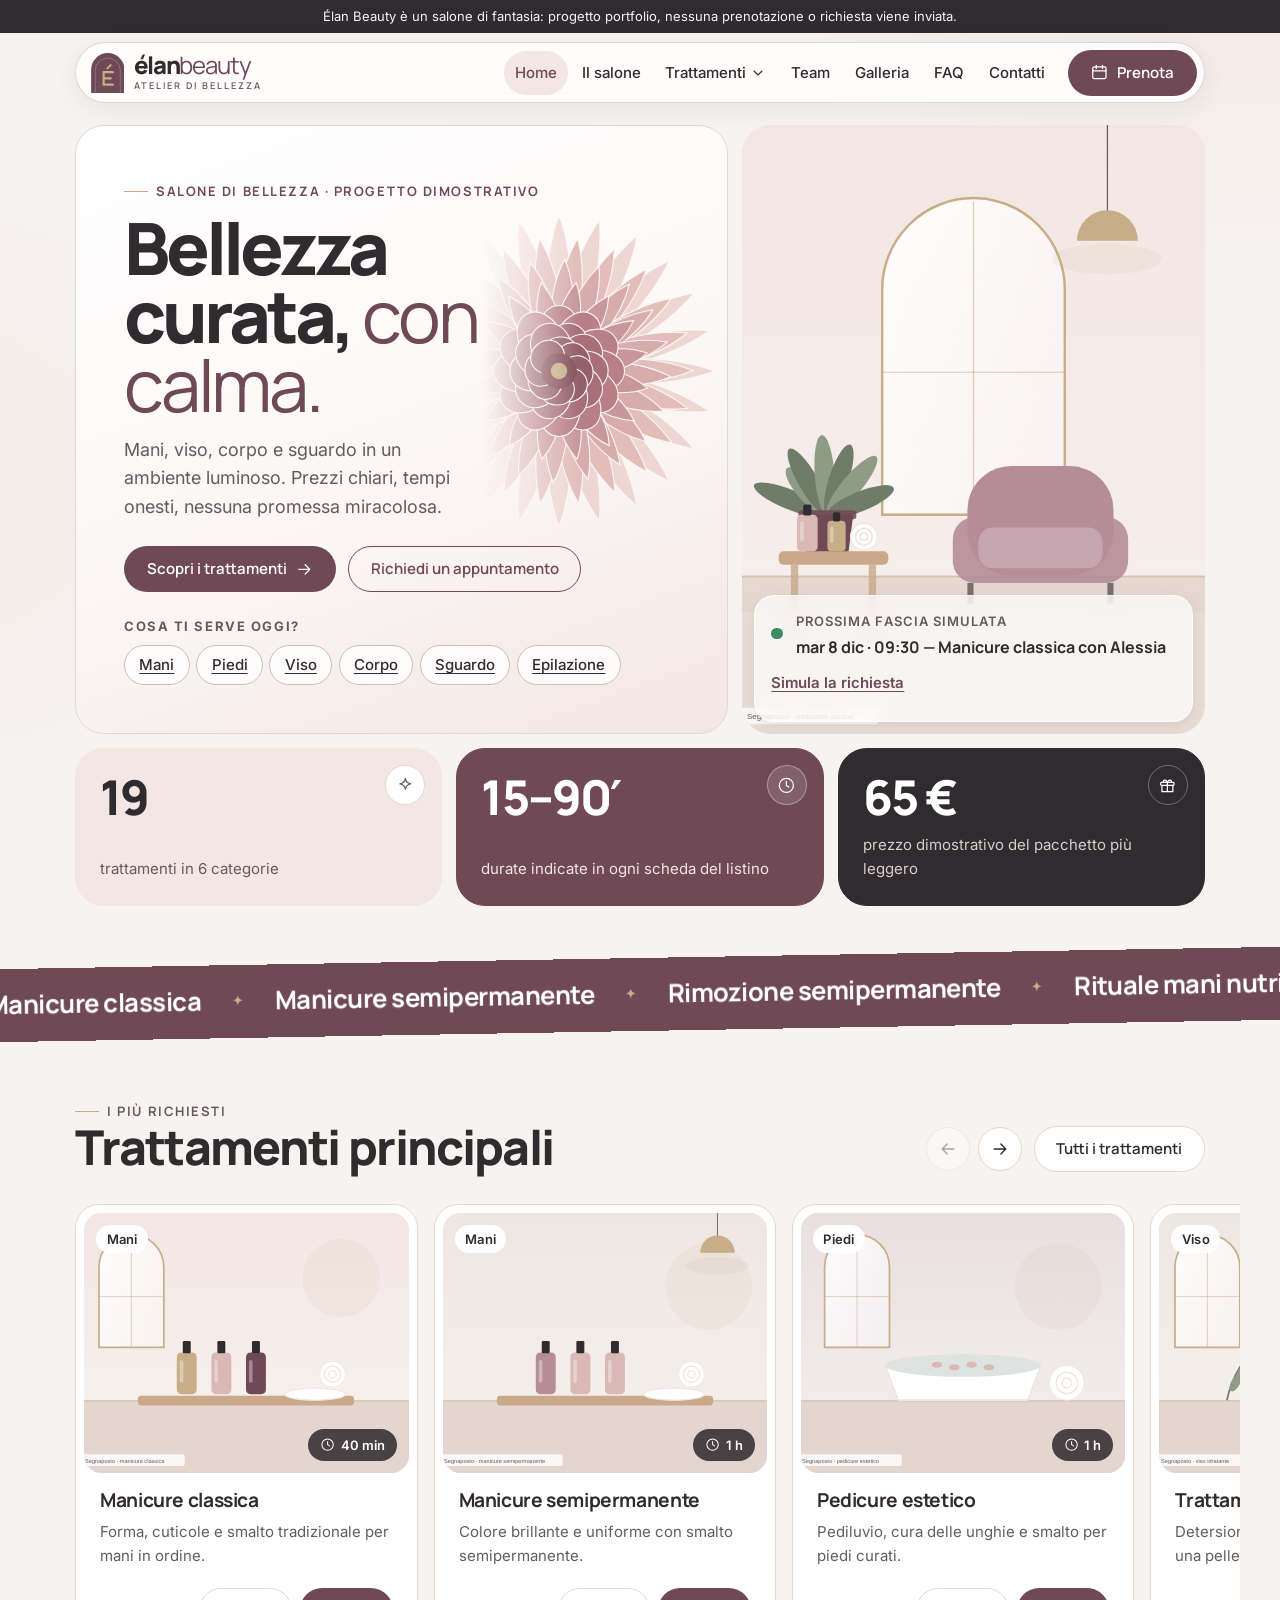
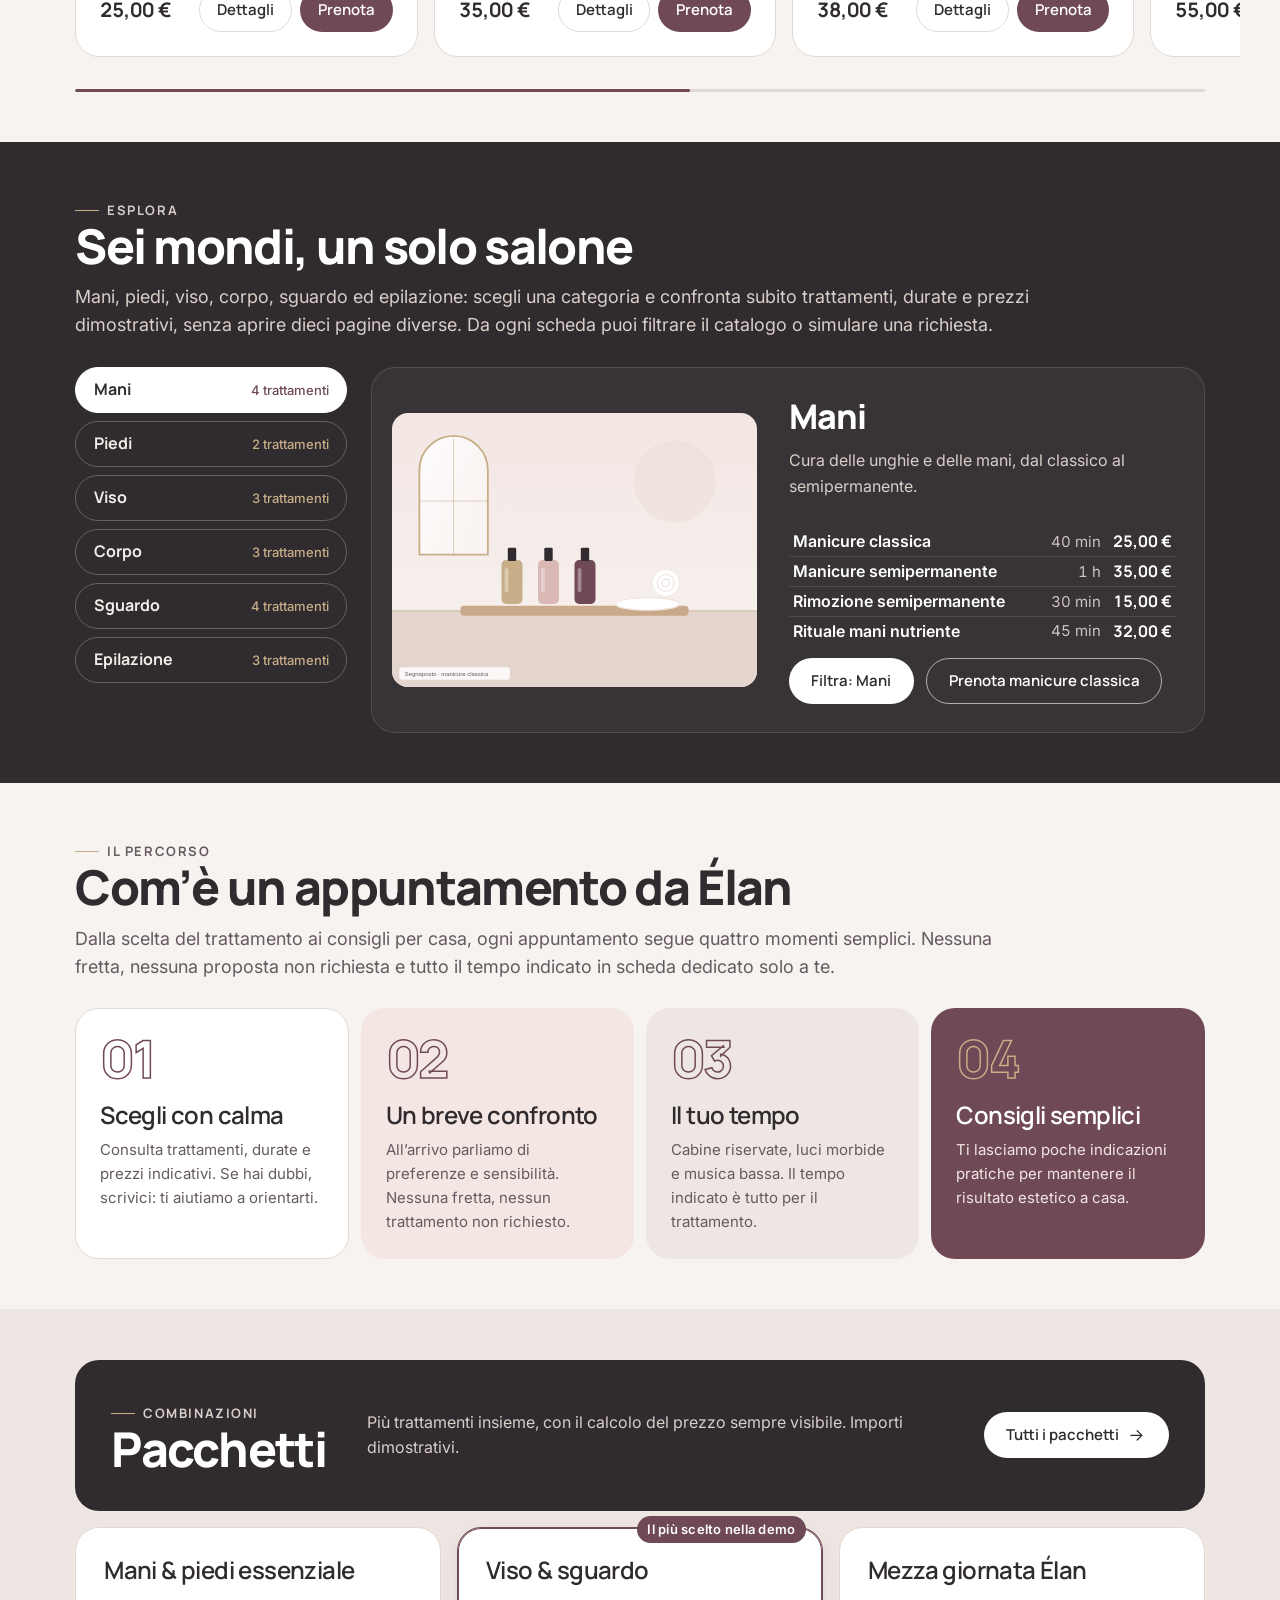
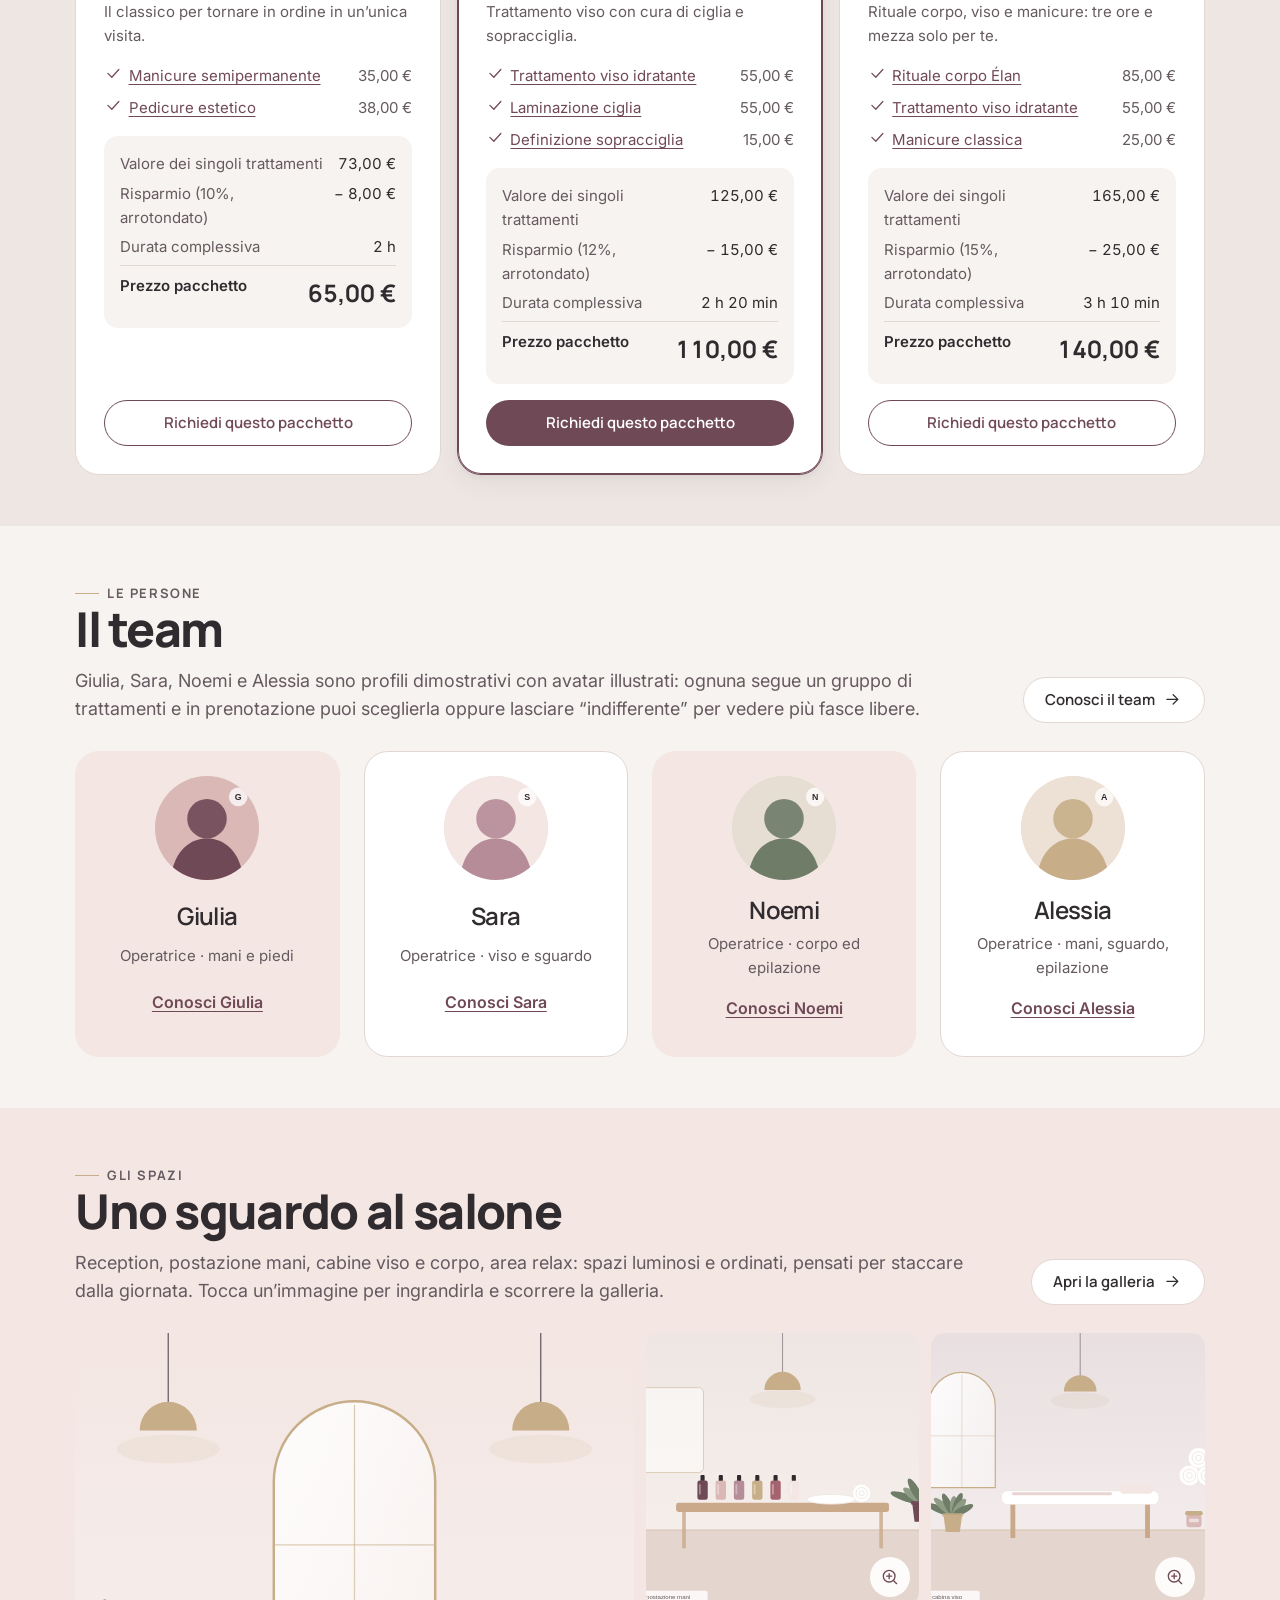
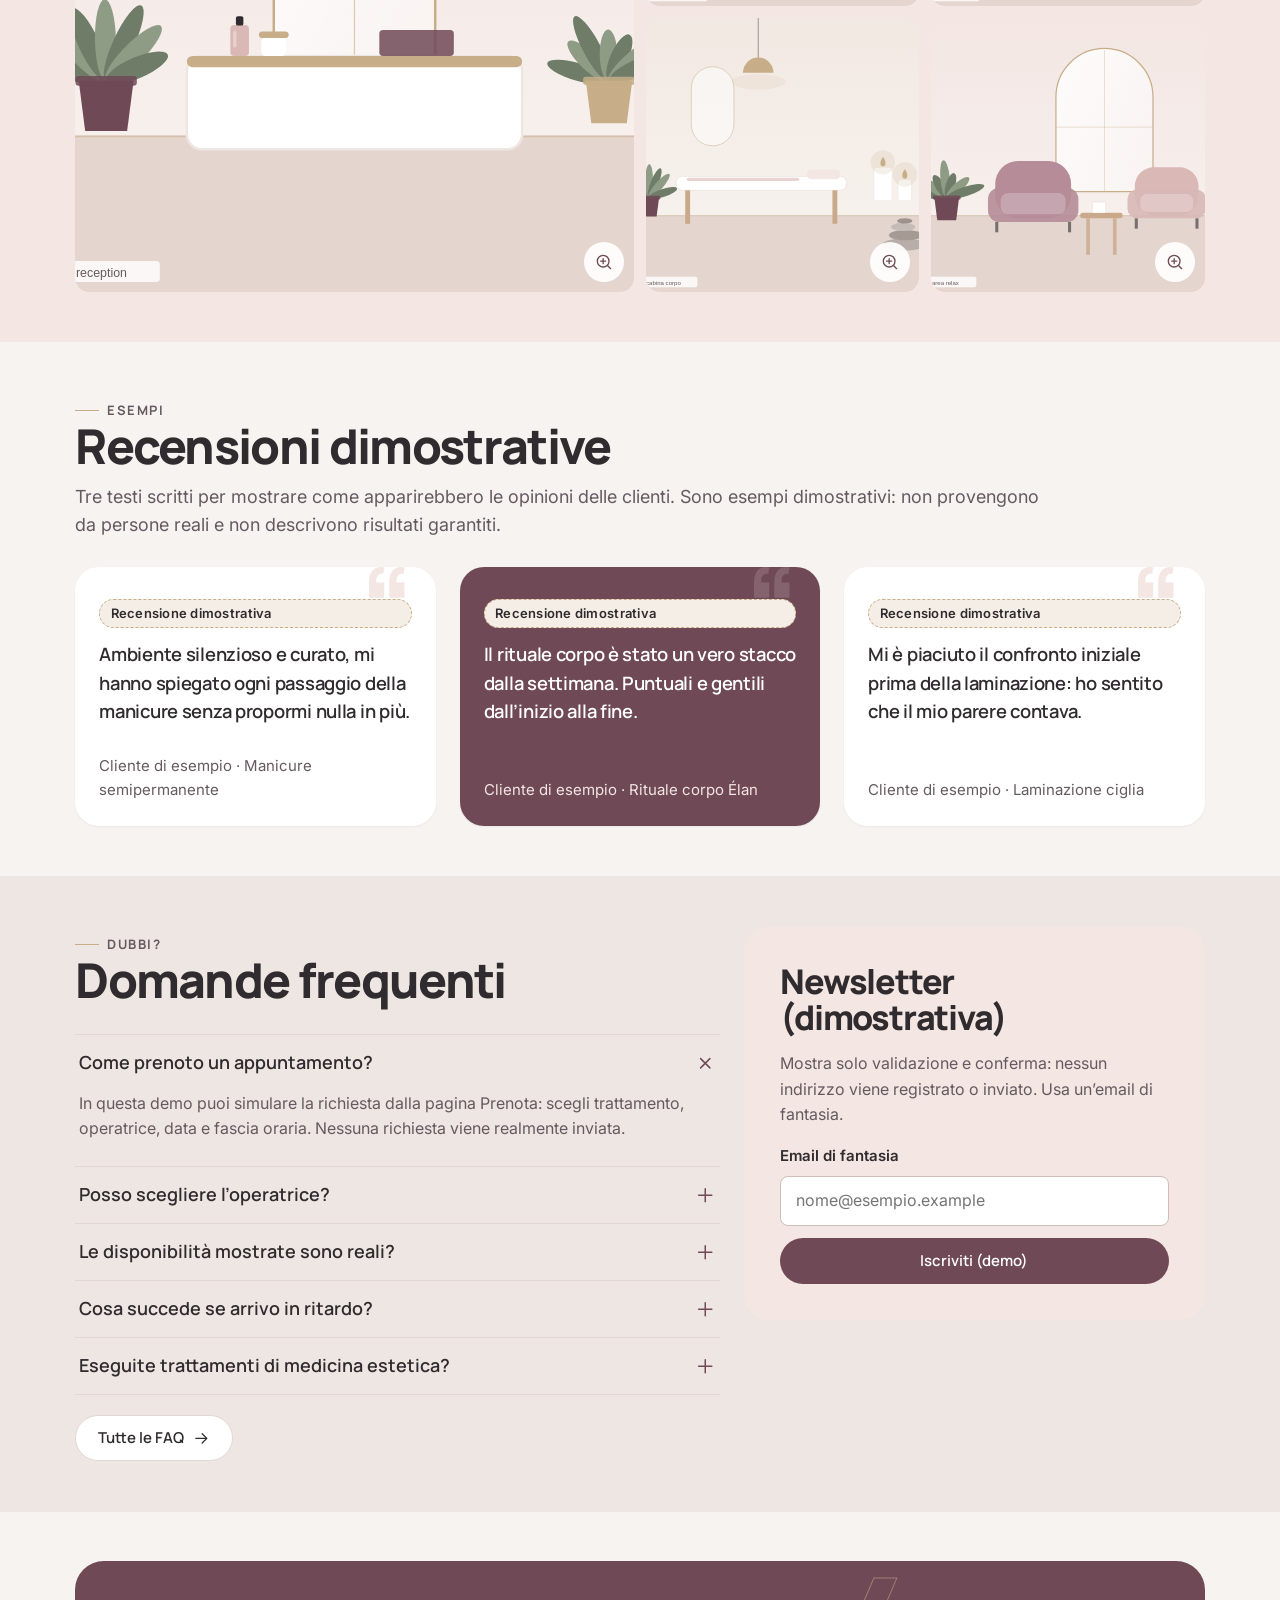
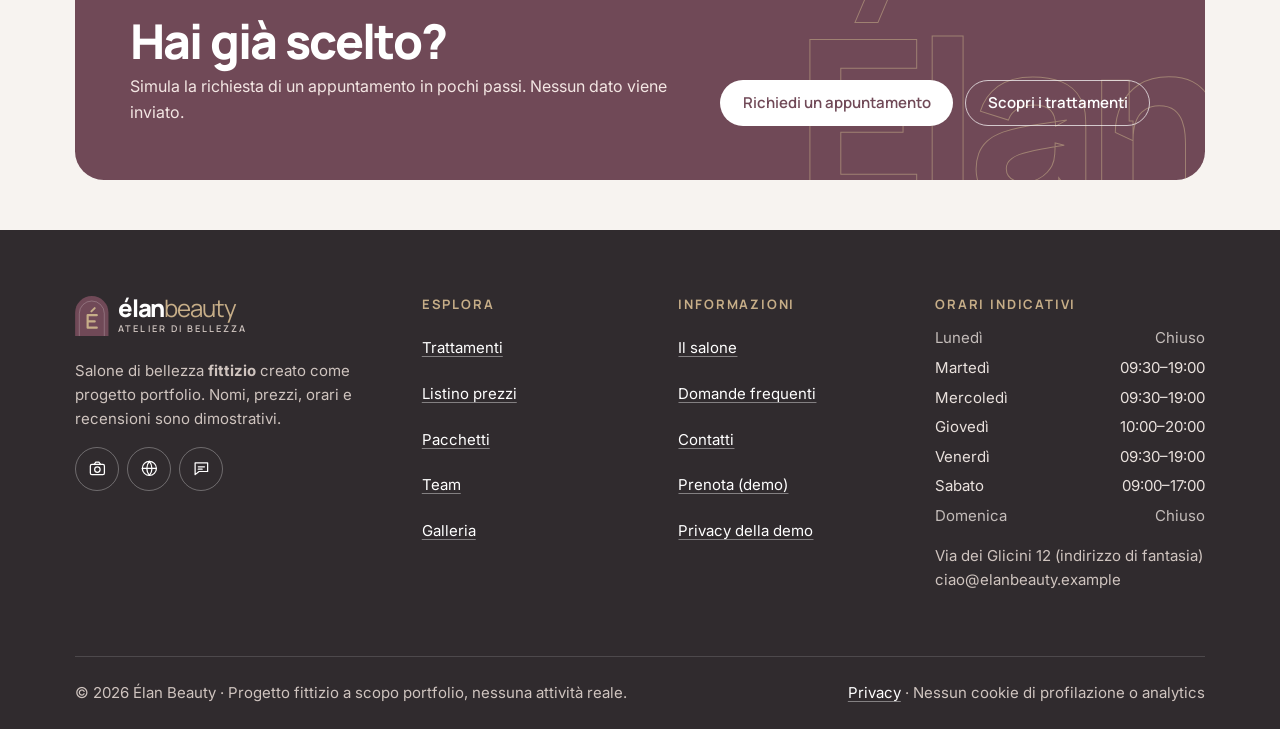
==== commit abbb1970: "Hero: dalia più ampia fino al bordo, bocciolo più grande, attacco sfumato verso il titolo Co-Authore" ====
--- a/index.html
+++ b/index.html
@@ -94,7 +94,7 @@
         <div class="tile tile--intro anim-in">
           <div>
             <p class="eyebrow">Salone di bellezza · progetto dimostrativo</p>
-            <div class="hero-title"><h1>Bellezza<br> curata, <span class="soft">con<br> calma.</span></h1><svg class="hero-flower" viewBox="0 -116 116 232" aria-hidden="true" focusable="false"><g class="hero-flower__petals"><path d="M0 0 C15.6 -28.0 11.7 -84.0 0 -112.0 C-11.7 -84.0 -15.6 -28.0 0 0Z" transform="rotate(0.0)" fill="#EED7D3" stroke="#FBF6F4" stroke-width="0.8"/><path d="M0 0 C15.6 -28.0 11.7 -84.0 0 -112.0 C-11.7 -84.0 -15.6 -28.0 0 0Z" transform="rotate(16.4)" fill="#EED7D3" stroke="#FBF6F4" stroke-width="0.8"/><path d="M0 0 C15.6 -28.0 11.7 -84.0 0 -112.0 C-11.7 -84.0 -15.6 -28.0 0 0Z" transform="rotate(32.7)" fill="#EED7D3" stroke="#FBF6F4" stroke-width="0.8"/><path d="M0 0 C15.6 -28.0 11.7 -84.0 0 -112.0 C-11.7 -84.0 -15.6 -28.0 0 0Z" transform="rotate(49.1)" fill="#EED7D3" stroke="#FBF6F4" stroke-width="0.8"/><path d="M0 0 C15.6 -28.0 11.7 -84.0 0 -112.0 C-11.7 -84.0 -15.6 -28.0 0 0Z" transform="rotate(65.5)" fill="#EED7D3" stroke="#FBF6F4" stroke-width="0.8"/><path d="M0 0 C15.6 -28.0 11.7 -84.0 0 -112.0 C-11.7 -84.0 -15.6 -28.0 0 0Z" transform="rotate(81.8)" fill="#EED7D3" stroke="#FBF6F4" stroke-width="0.8"/><path d="M0 0 C15.6 -28.0 11.7 -84.0 0 -112.0 C-11.7 -84.0 -15.6 -28.0 0 0Z" transform="rotate(98.2)" fill="#EED7D3" stroke="#FBF6F4" stroke-width="0.8"/><path d="M0 0 C15.6 -28.0 11.7 -84.0 0 -112.0 C-11.7 -84.0 -15.6 -28.0 0 0Z" transform="rotate(114.5)" fill="#EED7D3" stroke="#FBF6F4" stroke-width="0.8"/><path d="M0 0 C15.6 -28.0 11.7 -84.0 0 -112.0 C-11.7 -84.0 -15.6 -28.0 0 0Z" transform="rotate(130.9)" fill="#EED7D3" stroke="#FBF6F4" stroke-width="0.8"/><path d="M0 0 C15.6 -28.0 11.7 -84.0 0 -112.0 C-11.7 -84.0 -15.6 -28.0 0 0Z" transform="rotate(147.3)" fill="#EED7D3" stroke="#FBF6F4" stroke-width="0.8"/><path d="M0 0 C15.6 -28.0 11.7 -84.0 0 -112.0 C-11.7 -84.0 -15.6 -28.0 0 0Z" transform="rotate(163.6)" fill="#EED7D3" stroke="#FBF6F4" stroke-width="0.8"/><path d="M0 0 C15.6 -28.0 11.7 -84.0 0 -112.0 C-11.7 -84.0 -15.6 -28.0 0 0Z" transform="rotate(180.0)" fill="#EED7D3" stroke="#FBF6F4" stroke-width="0.8"/><path d="M0 0 C15.6 -28.0 11.7 -84.0 0 -112.0 C-11.7 -84.0 -15.6 -28.0 0 0Z" transform="rotate(196.4)" fill="#EED7D3" stroke="#FBF6F4" stroke-width="0.8"/><path d="M0 0 C15.6 -28.0 11.7 -84.0 0 -112.0 C-11.7 -84.0 -15.6 -28.0 0 0Z" transform="rotate(212.7)" fill="#EED7D3" stroke="#FBF6F4" stroke-width="0.8"/><path d="M0 0 C15.6 -28.0 11.7 -84.0 0 -112.0 C-11.7 -84.0 -15.6 -28.0 0 0Z" transform="rotate(229.1)" fill="#EED7D3" stroke="#FBF6F4" stroke-width="0.8"/><path d="M0 0 C15.6 -28.0 11.7 -84.0 0 -112.0 C-11.7 -84.0 -15.6 -28.0 0 0Z" transform="rotate(245.5)" fill="#EED7D3" stroke="#FBF6F4" stroke-width="0.8"/><path d="M0 0 C15.6 -28.0 11.7 -84.0 0 -112.0 C-11.7 -84.0 -15.6 -28.0 0 0Z" transform="rotate(261.8)" fill="#EED7D3" stroke="#FBF6F4" stroke-width="0.8"/><path d="M0 0 C15.6 -28.0 11.7 -84.0 0 -112.0 C-11.7 -84.0 -15.6 -28.0 0 0Z" transform="rotate(278.2)" fill="#EED7D3" stroke="#FBF6F4" stroke-width="0.8"/><path d="M0 0 C15.6 -28.0 11.7 -84.0 0 -112.0 C-11.7 -84.0 -15.6 -28.0 0 0Z" transform="rotate(294.5)" fill="#EED7D3" stroke="#FBF6F4" stroke-width="0.8"/><path d="M0 0 C15.6 -28.0 11.7 -84.0 0 -112.0 C-11.7 -84.0 -15.6 -28.0 0 0Z" transform="rotate(310.9)" fill="#EED7D3" stroke="#FBF6F4" stroke-width="0.8"/><path d="M0 0 C15.6 -28.0 11.7 -84.0 0 -112.0 C-11.7 -84.0 -15.6 -28.0 0 0Z" transform="rotate(327.3)" fill="#EED7D3" stroke="#FBF6F4" stroke-width="0.8"/><path d="M0 0 C15.6 -28.0 11.7 -84.0 0 -112.0 C-11.7 -84.0 -15.6 -28.0 0 0Z" transform="rotate(343.6)" fill="#EED7D3" stroke="#FBF6F4" stroke-width="0.8"/><path d="M0 0 C14.4 -23.0 10.8 -69.0 0 -92.0 C-10.8 -69.0 -14.4 -23.0 0 0Z" transform="rotate(8.0)" fill="#E2BDB9" stroke="#FBF6F4" stroke-width="0.8"/><path d="M0 0 C14.4 -23.0 10.8 -69.0 0 -92.0 C-10.8 -69.0 -14.4 -23.0 0 0Z" transform="rotate(26.0)" fill="#E2BDB9" stroke="#FBF6F4" stroke-width="0.8"/><path d="M0 0 C14.4 -23.0 10.8 -69.0 0 -92.0 C-10.8 -69.0 -14.4 -23.0 0 0Z" transform="rotate(44.0)" fill="#E2BDB9" stroke="#FBF6F4" stroke-width="0.8"/><path d="M0 0 C14.4 -23.0 10.8 -69.0 0 -92.0 C-10.8 -69.0 -14.4 -23.0 0 0Z" transform="rotate(62.0)" fill="#E2BDB9" stroke="#FBF6F4" stroke-width="0.8"/><path d="M0 0 C14.4 -23.0 10.8 -69.0 0 -92.0 C-10.8 -69.0 -14.4 -23.0 0 0Z" transform="rotate(80.0)" fill="#E2BDB9" stroke="#FBF6F4" stroke-width="0.8"/><path d="M0 0 C14.4 -23.0 10.8 -69.0 0 -92.0 C-10.8 -69.0 -14.4 -23.0 0 0Z" transform="rotate(98.0)" fill="#E2BDB9" stroke="#FBF6F4" stroke-width="0.8"/><path d="M0 0 C14.4 -23.0 10.8 -69.0 0 -92.0 C-10.8 -69.0 -14.4 -23.0 0 0Z" transform="rotate(116.0)" fill="#E2BDB9" stroke="#FBF6F4" stroke-width="0.8"/><path d="M0 0 C14.4 -23.0 10.8 -69.0 0 -92.0 C-10.8 -69.0 -14.4 -23.0 0 0Z" transform="rotate(134.0)" fill="#E2BDB9" stroke="#FBF6F4" stroke-width="0.8"/><path d="M0 0 C14.4 -23.0 10.8 -69.0 0 -92.0 C-10.8 -69.0 -14.4 -23.0 0 0Z" transform="rotate(152.0)" fill="#E2BDB9" stroke="#FBF6F4" stroke-width="0.8"/><path d="M0 0 C14.4 -23.0 10.8 -69.0 0 -92.0 C-10.8 -69.0 -14.4 -23.0 0 0Z" transform="rotate(170.0)" fill="#E2BDB9" stroke="#FBF6F4" stroke-width="0.8"/><path d="M0 0 C14.4 -23.0 10.8 -69.0 0 -92.0 C-10.8 -69.0 -14.4 -23.0 0 0Z" transform="rotate(188.0)" fill="#E2BDB9" stroke="#FBF6F4" stroke-width="0.8"/><path d="M0 0 C14.4 -23.0 10.8 -69.0 0 -92.0 C-10.8 -69.0 -14.4 -23.0 0 0Z" transform="rotate(206.0)" fill="#E2BDB9" stroke="#FBF6F4" stroke-width="0.8"/><path d="M0 0 C14.4 -23.0 10.8 -69.0 0 -92.0 C-10.8 -69.0 -14.4 -23.0 0 0Z" transform="rotate(224.0)" fill="#E2BDB9" stroke="#FBF6F4" stroke-width="0.8"/><path d="M0 0 C14.4 -23.0 10.8 -69.0 0 -92.0 C-10.8 -69.0 -14.4 -23.0 0 0Z" transform="rotate(242.0)" fill="#E2BDB9" stroke="#FBF6F4" stroke-width="0.8"/><path d="M0 0 C14.4 -23.0 10.8 -69.0 0 -92.0 C-10.8 -69.0 -14.4 -23.0 0 0Z" transform="rotate(260.0)" fill="#E2BDB9" stroke="#FBF6F4" stroke-width="0.8"/><path d="M0 0 C14.4 -23.0 10.8 -69.0 0 -92.0 C-10.8 -69.0 -14.4 -23.0 0 0Z" transform="rotate(278.0)" fill="#E2BDB9" stroke="#FBF6F4" stroke-width="0.8"/><path d="M0 0 C14.4 -23.0 10.8 -69.0 0 -92.0 C-10.8 -69.0 -14.4 -23.0 0 0Z" transform="rotate(296.0)" fill="#E2BDB9" stroke="#FBF6F4" stroke-width="0.8"/><path d="M0 0 C14.4 -23.0 10.8 -69.0 0 -92.0 C-10.8 -69.0 -14.4 -23.0 0 0Z" transform="rotate(314.0)" fill="#E2BDB9" stroke="#FBF6F4" stroke-width="0.8"/><path d="M0 0 C14.4 -23.0 10.8 -69.0 0 -92.0 C-10.8 -69.0 -14.4 -23.0 0 0Z" transform="rotate(332.0)" fill="#E2BDB9" stroke="#FBF6F4" stroke-width="0.8"/><path d="M0 0 C14.4 -23.0 10.8 -69.0 0 -92.0 C-10.8 -69.0 -14.4 -23.0 0 0Z" transform="rotate(350.0)" fill="#E2BDB9" stroke="#FBF6F4" stroke-width="0.8"/><path d="M0 0 C12.6 -17.5 9.5 -52.5 0 -70.0 C-9.5 -52.5 -12.6 -17.5 0 0Z" transform="rotate(4.0)" fill="#CF9FA0" stroke="#FBF6F4" stroke-width="0.8"/><path d="M0 0 C12.6 -17.5 9.5 -52.5 0 -70.0 C-9.5 -52.5 -12.6 -17.5 0 0Z" transform="rotate(24.0)" fill="#CF9FA0" stroke="#FBF6F4" stroke-width="0.8"/><path d="M0 0 C12.6 -17.5 9.5 -52.5 0 -70.0 C-9.5 -52.5 -12.6 -17.5 0 0Z" transform="rotate(44.0)" fill="#CF9FA0" stroke="#FBF6F4" stroke-width="0.8"/><path d="M0 0 C12.6 -17.5 9.5 -52.5 0 -70.0 C-9.5 -52.5 -12.6 -17.5 0 0Z" transform="rotate(64.0)" fill="#CF9FA0" stroke="#FBF6F4" stroke-width="0.8"/><path d="M0 0 C12.6 -17.5 9.5 -52.5 0 -70.0 C-9.5 -52.5 -12.6 -17.5 0 0Z" transform="rotate(84.0)" fill="#CF9FA0" stroke="#FBF6F4" stroke-width="0.8"/><path d="M0 0 C12.6 -17.5 9.5 -52.5 0 -70.0 C-9.5 -52.5 -12.6 -17.5 0 0Z" transform="rotate(104.0)" fill="#CF9FA0" stroke="#FBF6F4" stroke-width="0.8"/><path d="M0 0 C12.6 -17.5 9.5 -52.5 0 -70.0 C-9.5 -52.5 -12.6 -17.5 0 0Z" transform="rotate(124.0)" fill="#CF9FA0" stroke="#FBF6F4" stroke-width="0.8"/><path d="M0 0 C12.6 -17.5 9.5 -52.5 0 -70.0 C-9.5 -52.5 -12.6 -17.5 0 0Z" transform="rotate(144.0)" fill="#CF9FA0" stroke="#FBF6F4" stroke-width="0.8"/><path d="M0 0 C12.6 -17.5 9.5 -52.5 0 -70.0 C-9.5 -52.5 -12.6 -17.5 0 0Z" transform="rotate(164.0)" fill="#CF9FA0" stroke="#FBF6F4" stroke-width="0.8"/><path d="M0 0 C12.6 -17.5 9.5 -52.5 0 -70.0 C-9.5 -52.5 -12.6 -17.5 0 0Z" transform="rotate(184.0)" fill="#CF9FA0" stroke="#FBF6F4" stroke-width="0.8"/><path d="M0 0 C12.6 -17.5 9.5 -52.5 0 -70.0 C-9.5 -52.5 -12.6 -17.5 0 0Z" transform="rotate(204.0)" fill="#CF9FA0" stroke="#FBF6F4" stroke-width="0.8"/><path d="M0 0 C12.6 -17.5 9.5 -52.5 0 -70.0 C-9.5 -52.5 -12.6 -17.5 0 0Z" transform="rotate(224.0)" fill="#CF9FA0" stroke="#FBF6F4" stroke-width="0.8"/><path d="M0 0 C12.6 -17.5 9.5 -52.5 0 -70.0 C-9.5 -52.5 -12.6 -17.5 0 0Z" transform="rotate(244.0)" fill="#CF9FA0" stroke="#FBF6F4" stroke-width="0.8"/><path d="M0 0 C12.6 -17.5 9.5 -52.5 0 -70.0 C-9.5 -52.5 -12.6 -17.5 0 0Z" transform="rotate(264.0)" fill="#CF9FA0" stroke="#FBF6F4" stroke-width="0.8"/><path d="M0 0 C12.6 -17.5 9.5 -52.5 0 -70.0 C-9.5 -52.5 -12.6 -17.5 0 0Z" transform="rotate(284.0)" fill="#CF9FA0" stroke="#FBF6F4" stroke-width="0.8"/><path d="M0 0 C12.6 -17.5 9.5 -52.5 0 -70.0 C-9.5 -52.5 -12.6 -17.5 0 0Z" transform="rotate(304.0)" fill="#CF9FA0" stroke="#FBF6F4" stroke-width="0.8"/><path d="M0 0 C12.6 -17.5 9.5 -52.5 0 -70.0 C-9.5 -52.5 -12.6 -17.5 0 0Z" transform="rotate(324.0)" fill="#CF9FA0" stroke="#FBF6F4" stroke-width="0.8"/><path d="M0 0 C12.6 -17.5 9.5 -52.5 0 -70.0 C-9.5 -52.5 -12.6 -17.5 0 0Z" transform="rotate(344.0)" fill="#CF9FA0" stroke="#FBF6F4" stroke-width="0.8"/><path d="M0 0 C10.2 -12.0 7.7 -36.0 0 -48.0 C-7.7 -36.0 -10.2 -12.0 0 0Z" transform="rotate(12.0)" fill="#B97F86" stroke="#FBF6F4" stroke-width="0.8"/><path d="M0 0 C10.2 -12.0 7.7 -36.0 0 -48.0 C-7.7 -36.0 -10.2 -12.0 0 0Z" transform="rotate(37.7)" fill="#B97F86" stroke="#FBF6F4" stroke-width="0.8"/><path d="M0 0 C10.2 -12.0 7.7 -36.0 0 -48.0 C-7.7 -36.0 -10.2 -12.0 0 0Z" transform="rotate(63.4)" fill="#B97F86" stroke="#FBF6F4" stroke-width="0.8"/><path d="M0 0 C10.2 -12.0 7.7 -36.0 0 -48.0 C-7.7 -36.0 -10.2 -12.0 0 0Z" transform="rotate(89.1)" fill="#B97F86" stroke="#FBF6F4" stroke-width="0.8"/><path d="M0 0 C10.2 -12.0 7.7 -36.0 0 -48.0 C-7.7 -36.0 -10.2 -12.0 0 0Z" transform="rotate(114.9)" fill="#B97F86" stroke="#FBF6F4" stroke-width="0.8"/><path d="M0 0 C10.2 -12.0 7.7 -36.0 0 -48.0 C-7.7 -36.0 -10.2 -12.0 0 0Z" transform="rotate(140.6)" fill="#B97F86" stroke="#FBF6F4" stroke-width="0.8"/><path d="M0 0 C10.2 -12.0 7.7 -36.0 0 -48.0 C-7.7 -36.0 -10.2 -12.0 0 0Z" transform="rotate(166.3)" fill="#B97F86" stroke="#FBF6F4" stroke-width="0.8"/><path d="M0 0 C10.2 -12.0 7.7 -36.0 0 -48.0 C-7.7 -36.0 -10.2 -12.0 0 0Z" transform="rotate(192.0)" fill="#B97F86" stroke="#FBF6F4" stroke-width="0.8"/><path d="M0 0 C10.2 -12.0 7.7 -36.0 0 -48.0 C-7.7 -36.0 -10.2 -12.0 0 0Z" transform="rotate(217.7)" fill="#B97F86" stroke="#FBF6F4" stroke-width="0.8"/><path d="M0 0 C10.2 -12.0 7.7 -36.0 0 -48.0 C-7.7 -36.0 -10.2 -12.0 0 0Z" transform="rotate(243.4)" fill="#B97F86" stroke="#FBF6F4" stroke-width="0.8"/><path d="M0 0 C10.2 -12.0 7.7 -36.0 0 -48.0 C-7.7 -36.0 -10.2 -12.0 0 0Z" transform="rotate(269.1)" fill="#B97F86" stroke="#FBF6F4" stroke-width="0.8"/><path d="M0 0 C10.2 -12.0 7.7 -36.0 0 -48.0 C-7.7 -36.0 -10.2 -12.0 0 0Z" transform="rotate(294.9)" fill="#B97F86" stroke="#FBF6F4" stroke-width="0.8"/><path d="M0 0 C10.2 -12.0 7.7 -36.0 0 -48.0 C-7.7 -36.0 -10.2 -12.0 0 0Z" transform="rotate(320.6)" fill="#B97F86" stroke="#FBF6F4" stroke-width="0.8"/><path d="M0 0 C10.2 -12.0 7.7 -36.0 0 -48.0 C-7.7 -36.0 -10.2 -12.0 0 0Z" transform="rotate(346.3)" fill="#B97F86" stroke="#FBF6F4" stroke-width="0.8"/><path d="M0 0 C7.8 -7.0 5.9 -21.0 0 -28.0 C-5.9 -21.0 -7.8 -7.0 0 0Z" transform="rotate(0.0)" fill="#9E6670" stroke="#FBF6F4" stroke-width="0.8"/><path d="M0 0 C7.8 -7.0 5.9 -21.0 0 -28.0 C-5.9 -21.0 -7.8 -7.0 0 0Z" transform="rotate(36.0)" fill="#9E6670" stroke="#FBF6F4" stroke-width="0.8"/><path d="M0 0 C7.8 -7.0 5.9 -21.0 0 -28.0 C-5.9 -21.0 -7.8 -7.0 0 0Z" transform="rotate(72.0)" fill="#9E6670" stroke="#FBF6F4" stroke-width="0.8"/><path d="M0 0 C7.8 -7.0 5.9 -21.0 0 -28.0 C-5.9 -21.0 -7.8 -7.0 0 0Z" transform="rotate(108.0)" fill="#9E6670" stroke="#FBF6F4" stroke-width="0.8"/><path d="M0 0 C7.8 -7.0 5.9 -21.0 0 -28.0 C-5.9 -21.0 -7.8 -7.0 0 0Z" transform="rotate(144.0)" fill="#9E6670" stroke="#FBF6F4" stroke-width="0.8"/><path d="M0 0 C7.8 -7.0 5.9 -21.0 0 -28.0 C-5.9 -21.0 -7.8 -7.0 0 0Z" transform="rotate(180.0)" fill="#9E6670" stroke="#FBF6F4" stroke-width="0.8"/><path d="M0 0 C7.8 -7.0 5.9 -21.0 0 -28.0 C-5.9 -21.0 -7.8 -7.0 0 0Z" transform="rotate(216.0)" fill="#9E6670" stroke="#FBF6F4" stroke-width="0.8"/><path d="M0 0 C7.8 -7.0 5.9 -21.0 0 -28.0 C-5.9 -21.0 -7.8 -7.0 0 0Z" transform="rotate(252.0)" fill="#9E6670" stroke="#FBF6F4" stroke-width="0.8"/><path d="M0 0 C7.8 -7.0 5.9 -21.0 0 -28.0 C-5.9 -21.0 -7.8 -7.0 0 0Z" transform="rotate(288.0)" fill="#9E6670" stroke="#FBF6F4" stroke-width="0.8"/><path d="M0 0 C7.8 -7.0 5.9 -21.0 0 -28.0 C-5.9 -21.0 -7.8 -7.0 0 0Z" transform="rotate(324.0)" fill="#9E6670" stroke="#FBF6F4" stroke-width="0.8"/><circle r="9" fill="#8A5560"/><circle r="4" fill="#C7AE88"/></g></svg></div>
+            <div class="hero-title"><h1>Bellezza<br> curata, <span class="soft">con<br> calma.</span></h1><svg class="hero-flower" viewBox="-118 -118 236 236" aria-hidden="true" focusable="false"><g class="hero-flower__petals"><path d="M0 0 C14.4 -28.5 10.8 -85.5 0 -114.0 C-10.8 -85.5 -14.4 -28.5 0 0Z" transform="rotate(0.0)" fill="#EED7D3" stroke="#FBF6F4" stroke-width="0.8"/><path d="M0 0 C14.4 -28.5 10.8 -85.5 0 -114.0 C-10.8 -85.5 -14.4 -28.5 0 0Z" transform="rotate(15.0)" fill="#EED7D3" stroke="#FBF6F4" stroke-width="0.8"/><path d="M0 0 C14.4 -28.5 10.8 -85.5 0 -114.0 C-10.8 -85.5 -14.4 -28.5 0 0Z" transform="rotate(30.0)" fill="#EED7D3" stroke="#FBF6F4" stroke-width="0.8"/><path d="M0 0 C14.4 -28.5 10.8 -85.5 0 -114.0 C-10.8 -85.5 -14.4 -28.5 0 0Z" transform="rotate(45.0)" fill="#EED7D3" stroke="#FBF6F4" stroke-width="0.8"/><path d="M0 0 C14.4 -28.5 10.8 -85.5 0 -114.0 C-10.8 -85.5 -14.4 -28.5 0 0Z" transform="rotate(60.0)" fill="#EED7D3" stroke="#FBF6F4" stroke-width="0.8"/><path d="M0 0 C14.4 -28.5 10.8 -85.5 0 -114.0 C-10.8 -85.5 -14.4 -28.5 0 0Z" transform="rotate(75.0)" fill="#EED7D3" stroke="#FBF6F4" stroke-width="0.8"/><path d="M0 0 C14.4 -28.5 10.8 -85.5 0 -114.0 C-10.8 -85.5 -14.4 -28.5 0 0Z" transform="rotate(90.0)" fill="#EED7D3" stroke="#FBF6F4" stroke-width="0.8"/><path d="M0 0 C14.4 -28.5 10.8 -85.5 0 -114.0 C-10.8 -85.5 -14.4 -28.5 0 0Z" transform="rotate(105.0)" fill="#EED7D3" stroke="#FBF6F4" stroke-width="0.8"/><path d="M0 0 C14.4 -28.5 10.8 -85.5 0 -114.0 C-10.8 -85.5 -14.4 -28.5 0 0Z" transform="rotate(120.0)" fill="#EED7D3" stroke="#FBF6F4" stroke-width="0.8"/><path d="M0 0 C14.4 -28.5 10.8 -85.5 0 -114.0 C-10.8 -85.5 -14.4 -28.5 0 0Z" transform="rotate(135.0)" fill="#EED7D3" stroke="#FBF6F4" stroke-width="0.8"/><path d="M0 0 C14.4 -28.5 10.8 -85.5 0 -114.0 C-10.8 -85.5 -14.4 -28.5 0 0Z" transform="rotate(150.0)" fill="#EED7D3" stroke="#FBF6F4" stroke-width="0.8"/><path d="M0 0 C14.4 -28.5 10.8 -85.5 0 -114.0 C-10.8 -85.5 -14.4 -28.5 0 0Z" transform="rotate(165.0)" fill="#EED7D3" stroke="#FBF6F4" stroke-width="0.8"/><path d="M0 0 C14.4 -28.5 10.8 -85.5 0 -114.0 C-10.8 -85.5 -14.4 -28.5 0 0Z" transform="rotate(180.0)" fill="#EED7D3" stroke="#FBF6F4" stroke-width="0.8"/><path d="M0 0 C14.4 -28.5 10.8 -85.5 0 -114.0 C-10.8 -85.5 -14.4 -28.5 0 0Z" transform="rotate(195.0)" fill="#EED7D3" stroke="#FBF6F4" stroke-width="0.8"/><path d="M0 0 C14.4 -28.5 10.8 -85.5 0 -114.0 C-10.8 -85.5 -14.4 -28.5 0 0Z" transform="rotate(210.0)" fill="#EED7D3" stroke="#FBF6F4" stroke-width="0.8"/><path d="M0 0 C14.4 -28.5 10.8 -85.5 0 -114.0 C-10.8 -85.5 -14.4 -28.5 0 0Z" transform="rotate(225.0)" fill="#EED7D3" stroke="#FBF6F4" stroke-width="0.8"/><path d="M0 0 C14.4 -28.5 10.8 -85.5 0 -114.0 C-10.8 -85.5 -14.4 -28.5 0 0Z" transform="rotate(240.0)" fill="#EED7D3" stroke="#FBF6F4" stroke-width="0.8"/><path d="M0 0 C14.4 -28.5 10.8 -85.5 0 -114.0 C-10.8 -85.5 -14.4 -28.5 0 0Z" transform="rotate(255.0)" fill="#EED7D3" stroke="#FBF6F4" stroke-width="0.8"/><path d="M0 0 C14.4 -28.5 10.8 -85.5 0 -114.0 C-10.8 -85.5 -14.4 -28.5 0 0Z" transform="rotate(270.0)" fill="#EED7D3" stroke="#FBF6F4" stroke-width="0.8"/><path d="M0 0 C14.4 -28.5 10.8 -85.5 0 -114.0 C-10.8 -85.5 -14.4 -28.5 0 0Z" transform="rotate(285.0)" fill="#EED7D3" stroke="#FBF6F4" stroke-width="0.8"/><path d="M0 0 C14.4 -28.5 10.8 -85.5 0 -114.0 C-10.8 -85.5 -14.4 -28.5 0 0Z" transform="rotate(300.0)" fill="#EED7D3" stroke="#FBF6F4" stroke-width="0.8"/><path d="M0 0 C14.4 -28.5 10.8 -85.5 0 -114.0 C-10.8 -85.5 -14.4 -28.5 0 0Z" transform="rotate(315.0)" fill="#EED7D3" stroke="#FBF6F4" stroke-width="0.8"/><path d="M0 0 C14.4 -28.5 10.8 -85.5 0 -114.0 C-10.8 -85.5 -14.4 -28.5 0 0Z" transform="rotate(330.0)" fill="#EED7D3" stroke="#FBF6F4" stroke-width="0.8"/><path d="M0 0 C14.4 -28.5 10.8 -85.5 0 -114.0 C-10.8 -85.5 -14.4 -28.5 0 0Z" transform="rotate(345.0)" fill="#EED7D3" stroke="#FBF6F4" stroke-width="0.8"/><path d="M0 0 C13.8 -24.5 10.3 -73.5 0 -98.0 C-10.3 -73.5 -13.8 -24.5 0 0Z" transform="rotate(8.0)" fill="#E2BDB9" stroke="#FBF6F4" stroke-width="0.8"/><path d="M0 0 C13.8 -24.5 10.3 -73.5 0 -98.0 C-10.3 -73.5 -13.8 -24.5 0 0Z" transform="rotate(24.4)" fill="#E2BDB9" stroke="#FBF6F4" stroke-width="0.8"/><path d="M0 0 C13.8 -24.5 10.3 -73.5 0 -98.0 C-10.3 -73.5 -13.8 -24.5 0 0Z" transform="rotate(40.7)" fill="#E2BDB9" stroke="#FBF6F4" stroke-width="0.8"/><path d="M0 0 C13.8 -24.5 10.3 -73.5 0 -98.0 C-10.3 -73.5 -13.8 -24.5 0 0Z" transform="rotate(57.1)" fill="#E2BDB9" stroke="#FBF6F4" stroke-width="0.8"/><path d="M0 0 C13.8 -24.5 10.3 -73.5 0 -98.0 C-10.3 -73.5 -13.8 -24.5 0 0Z" transform="rotate(73.5)" fill="#E2BDB9" stroke="#FBF6F4" stroke-width="0.8"/><path d="M0 0 C13.8 -24.5 10.3 -73.5 0 -98.0 C-10.3 -73.5 -13.8 -24.5 0 0Z" transform="rotate(89.8)" fill="#E2BDB9" stroke="#FBF6F4" stroke-width="0.8"/><path d="M0 0 C13.8 -24.5 10.3 -73.5 0 -98.0 C-10.3 -73.5 -13.8 -24.5 0 0Z" transform="rotate(106.2)" fill="#E2BDB9" stroke="#FBF6F4" stroke-width="0.8"/><path d="M0 0 C13.8 -24.5 10.3 -73.5 0 -98.0 C-10.3 -73.5 -13.8 -24.5 0 0Z" transform="rotate(122.5)" fill="#E2BDB9" stroke="#FBF6F4" stroke-width="0.8"/><path d="M0 0 C13.8 -24.5 10.3 -73.5 0 -98.0 C-10.3 -73.5 -13.8 -24.5 0 0Z" transform="rotate(138.9)" fill="#E2BDB9" stroke="#FBF6F4" stroke-width="0.8"/><path d="M0 0 C13.8 -24.5 10.3 -73.5 0 -98.0 C-10.3 -73.5 -13.8 -24.5 0 0Z" transform="rotate(155.3)" fill="#E2BDB9" stroke="#FBF6F4" stroke-width="0.8"/><path d="M0 0 C13.8 -24.5 10.3 -73.5 0 -98.0 C-10.3 -73.5 -13.8 -24.5 0 0Z" transform="rotate(171.6)" fill="#E2BDB9" stroke="#FBF6F4" stroke-width="0.8"/><path d="M0 0 C13.8 -24.5 10.3 -73.5 0 -98.0 C-10.3 -73.5 -13.8 -24.5 0 0Z" transform="rotate(188.0)" fill="#E2BDB9" stroke="#FBF6F4" stroke-width="0.8"/><path d="M0 0 C13.8 -24.5 10.3 -73.5 0 -98.0 C-10.3 -73.5 -13.8 -24.5 0 0Z" transform="rotate(204.4)" fill="#E2BDB9" stroke="#FBF6F4" stroke-width="0.8"/><path d="M0 0 C13.8 -24.5 10.3 -73.5 0 -98.0 C-10.3 -73.5 -13.8 -24.5 0 0Z" transform="rotate(220.7)" fill="#E2BDB9" stroke="#FBF6F4" stroke-width="0.8"/><path d="M0 0 C13.8 -24.5 10.3 -73.5 0 -98.0 C-10.3 -73.5 -13.8 -24.5 0 0Z" transform="rotate(237.1)" fill="#E2BDB9" stroke="#FBF6F4" stroke-width="0.8"/><path d="M0 0 C13.8 -24.5 10.3 -73.5 0 -98.0 C-10.3 -73.5 -13.8 -24.5 0 0Z" transform="rotate(253.5)" fill="#E2BDB9" stroke="#FBF6F4" stroke-width="0.8"/><path d="M0 0 C13.8 -24.5 10.3 -73.5 0 -98.0 C-10.3 -73.5 -13.8 -24.5 0 0Z" transform="rotate(269.8)" fill="#E2BDB9" stroke="#FBF6F4" stroke-width="0.8"/><path d="M0 0 C13.8 -24.5 10.3 -73.5 0 -98.0 C-10.3 -73.5 -13.8 -24.5 0 0Z" transform="rotate(286.2)" fill="#E2BDB9" stroke="#FBF6F4" stroke-width="0.8"/><path d="M0 0 C13.8 -24.5 10.3 -73.5 0 -98.0 C-10.3 -73.5 -13.8 -24.5 0 0Z" transform="rotate(302.5)" fill="#E2BDB9" stroke="#FBF6F4" stroke-width="0.8"/><path d="M0 0 C13.8 -24.5 10.3 -73.5 0 -98.0 C-10.3 -73.5 -13.8 -24.5 0 0Z" transform="rotate(318.9)" fill="#E2BDB9" stroke="#FBF6F4" stroke-width="0.8"/><path d="M0 0 C13.8 -24.5 10.3 -73.5 0 -98.0 C-10.3 -73.5 -13.8 -24.5 0 0Z" transform="rotate(335.3)" fill="#E2BDB9" stroke="#FBF6F4" stroke-width="0.8"/><path d="M0 0 C13.8 -24.5 10.3 -73.5 0 -98.0 C-10.3 -73.5 -13.8 -24.5 0 0Z" transform="rotate(351.6)" fill="#E2BDB9" stroke="#FBF6F4" stroke-width="0.8"/><path d="M0 0 C13.2 -20.5 9.9 -61.5 0 -82.0 C-9.9 -61.5 -13.2 -20.5 0 0Z" transform="rotate(3.0)" fill="#D7ADAC" stroke="#FBF6F4" stroke-width="0.8"/><path d="M0 0 C13.2 -20.5 9.9 -61.5 0 -82.0 C-9.9 -61.5 -13.2 -20.5 0 0Z" transform="rotate(21.0)" fill="#D7ADAC" stroke="#FBF6F4" stroke-width="0.8"/><path d="M0 0 C13.2 -20.5 9.9 -61.5 0 -82.0 C-9.9 -61.5 -13.2 -20.5 0 0Z" transform="rotate(39.0)" fill="#D7ADAC" stroke="#FBF6F4" stroke-width="0.8"/><path d="M0 0 C13.2 -20.5 9.9 -61.5 0 -82.0 C-9.9 -61.5 -13.2 -20.5 0 0Z" transform="rotate(57.0)" fill="#D7ADAC" stroke="#FBF6F4" stroke-width="0.8"/><path d="M0 0 C13.2 -20.5 9.9 -61.5 0 -82.0 C-9.9 -61.5 -13.2 -20.5 0 0Z" transform="rotate(75.0)" fill="#D7ADAC" stroke="#FBF6F4" stroke-width="0.8"/><path d="M0 0 C13.2 -20.5 9.9 -61.5 0 -82.0 C-9.9 -61.5 -13.2 -20.5 0 0Z" transform="rotate(93.0)" fill="#D7ADAC" stroke="#FBF6F4" stroke-width="0.8"/><path d="M0 0 C13.2 -20.5 9.9 -61.5 0 -82.0 C-9.9 -61.5 -13.2 -20.5 0 0Z" transform="rotate(111.0)" fill="#D7ADAC" stroke="#FBF6F4" stroke-width="0.8"/><path d="M0 0 C13.2 -20.5 9.9 -61.5 0 -82.0 C-9.9 -61.5 -13.2 -20.5 0 0Z" transform="rotate(129.0)" fill="#D7ADAC" stroke="#FBF6F4" stroke-width="0.8"/><path d="M0 0 C13.2 -20.5 9.9 -61.5 0 -82.0 C-9.9 -61.5 -13.2 -20.5 0 0Z" transform="rotate(147.0)" fill="#D7ADAC" stroke="#FBF6F4" stroke-width="0.8"/><path d="M0 0 C13.2 -20.5 9.9 -61.5 0 -82.0 C-9.9 -61.5 -13.2 -20.5 0 0Z" transform="rotate(165.0)" fill="#D7ADAC" stroke="#FBF6F4" stroke-width="0.8"/><path d="M0 0 C13.2 -20.5 9.9 -61.5 0 -82.0 C-9.9 -61.5 -13.2 -20.5 0 0Z" transform="rotate(183.0)" fill="#D7ADAC" stroke="#FBF6F4" stroke-width="0.8"/><path d="M0 0 C13.2 -20.5 9.9 -61.5 0 -82.0 C-9.9 -61.5 -13.2 -20.5 0 0Z" transform="rotate(201.0)" fill="#D7ADAC" stroke="#FBF6F4" stroke-width="0.8"/><path d="M0 0 C13.2 -20.5 9.9 -61.5 0 -82.0 C-9.9 -61.5 -13.2 -20.5 0 0Z" transform="rotate(219.0)" fill="#D7ADAC" stroke="#FBF6F4" stroke-width="0.8"/><path d="M0 0 C13.2 -20.5 9.9 -61.5 0 -82.0 C-9.9 -61.5 -13.2 -20.5 0 0Z" transform="rotate(237.0)" fill="#D7ADAC" stroke="#FBF6F4" stroke-width="0.8"/><path d="M0 0 C13.2 -20.5 9.9 -61.5 0 -82.0 C-9.9 -61.5 -13.2 -20.5 0 0Z" transform="rotate(255.0)" fill="#D7ADAC" stroke="#FBF6F4" stroke-width="0.8"/><path d="M0 0 C13.2 -20.5 9.9 -61.5 0 -82.0 C-9.9 -61.5 -13.2 -20.5 0 0Z" transform="rotate(273.0)" fill="#D7ADAC" stroke="#FBF6F4" stroke-width="0.8"/><path d="M0 0 C13.2 -20.5 9.9 -61.5 0 -82.0 C-9.9 -61.5 -13.2 -20.5 0 0Z" transform="rotate(291.0)" fill="#D7ADAC" stroke="#FBF6F4" stroke-width="0.8"/><path d="M0 0 C13.2 -20.5 9.9 -61.5 0 -82.0 C-9.9 -61.5 -13.2 -20.5 0 0Z" transform="rotate(309.0)" fill="#D7ADAC" stroke="#FBF6F4" stroke-width="0.8"/><path d="M0 0 C13.2 -20.5 9.9 -61.5 0 -82.0 C-9.9 -61.5 -13.2 -20.5 0 0Z" transform="rotate(327.0)" fill="#D7ADAC" stroke="#FBF6F4" stroke-width="0.8"/><path d="M0 0 C13.2 -20.5 9.9 -61.5 0 -82.0 C-9.9 -61.5 -13.2 -20.5 0 0Z" transform="rotate(345.0)" fill="#D7ADAC" stroke="#FBF6F4" stroke-width="0.8"/><path d="M0 0 C13.2 -16.5 9.9 -49.5 0 -66.0 C-9.9 -49.5 -13.2 -16.5 0 0Z" transform="rotate(11.0)" fill="#C8979A" stroke="#FBF6F4" stroke-width="0.8"/><path d="M0 0 C13.2 -16.5 9.9 -49.5 0 -66.0 C-9.9 -49.5 -13.2 -16.5 0 0Z" transform="rotate(33.5)" fill="#C8979A" stroke="#FBF6F4" stroke-width="0.8"/><path d="M0 0 C13.2 -16.5 9.9 -49.5 0 -66.0 C-9.9 -49.5 -13.2 -16.5 0 0Z" transform="rotate(56.0)" fill="#C8979A" stroke="#FBF6F4" stroke-width="0.8"/><path d="M0 0 C13.2 -16.5 9.9 -49.5 0 -66.0 C-9.9 -49.5 -13.2 -16.5 0 0Z" transform="rotate(78.5)" fill="#C8979A" stroke="#FBF6F4" stroke-width="0.8"/><path d="M0 0 C13.2 -16.5 9.9 -49.5 0 -66.0 C-9.9 -49.5 -13.2 -16.5 0 0Z" transform="rotate(101.0)" fill="#C8979A" stroke="#FBF6F4" stroke-width="0.8"/><path d="M0 0 C13.2 -16.5 9.9 -49.5 0 -66.0 C-9.9 -49.5 -13.2 -16.5 0 0Z" transform="rotate(123.5)" fill="#C8979A" stroke="#FBF6F4" stroke-width="0.8"/><path d="M0 0 C13.2 -16.5 9.9 -49.5 0 -66.0 C-9.9 -49.5 -13.2 -16.5 0 0Z" transform="rotate(146.0)" fill="#C8979A" stroke="#FBF6F4" stroke-width="0.8"/><path d="M0 0 C13.2 -16.5 9.9 -49.5 0 -66.0 C-9.9 -49.5 -13.2 -16.5 0 0Z" transform="rotate(168.5)" fill="#C8979A" stroke="#FBF6F4" stroke-width="0.8"/><path d="M0 0 C13.2 -16.5 9.9 -49.5 0 -66.0 C-9.9 -49.5 -13.2 -16.5 0 0Z" transform="rotate(191.0)" fill="#C8979A" stroke="#FBF6F4" stroke-width="0.8"/><path d="M0 0 C13.2 -16.5 9.9 -49.5 0 -66.0 C-9.9 -49.5 -13.2 -16.5 0 0Z" transform="rotate(213.5)" fill="#C8979A" stroke="#FBF6F4" stroke-width="0.8"/><path d="M0 0 C13.2 -16.5 9.9 -49.5 0 -66.0 C-9.9 -49.5 -13.2 -16.5 0 0Z" transform="rotate(236.0)" fill="#C8979A" stroke="#FBF6F4" stroke-width="0.8"/><path d="M0 0 C13.2 -16.5 9.9 -49.5 0 -66.0 C-9.9 -49.5 -13.2 -16.5 0 0Z" transform="rotate(258.5)" fill="#C8979A" stroke="#FBF6F4" stroke-width="0.8"/><path d="M0 0 C13.2 -16.5 9.9 -49.5 0 -66.0 C-9.9 -49.5 -13.2 -16.5 0 0Z" transform="rotate(281.0)" fill="#C8979A" stroke="#FBF6F4" stroke-width="0.8"/><path d="M0 0 C13.2 -16.5 9.9 -49.5 0 -66.0 C-9.9 -49.5 -13.2 -16.5 0 0Z" transform="rotate(303.5)" fill="#C8979A" stroke="#FBF6F4" stroke-width="0.8"/><path d="M0 0 C13.2 -16.5 9.9 -49.5 0 -66.0 C-9.9 -49.5 -13.2 -16.5 0 0Z" transform="rotate(326.0)" fill="#C8979A" stroke="#FBF6F4" stroke-width="0.8"/><path d="M0 0 C13.2 -16.5 9.9 -49.5 0 -66.0 C-9.9 -49.5 -13.2 -16.5 0 0Z" transform="rotate(348.5)" fill="#C8979A" stroke="#FBF6F4" stroke-width="0.8"/><path d="M0 0 C22.5 -7.2 19.5 -48.0 0 -48.0 C-19.5 -48.0 -22.5 -7.2 0 0Z" transform="rotate(0.0)" fill="#B97F86" stroke="#FBF6F4" stroke-width="0.8"/><path d="M0 0 C22.5 -7.2 19.5 -48.0 0 -48.0 C-19.5 -48.0 -22.5 -7.2 0 0Z" transform="rotate(30.0)" fill="#B97F86" stroke="#FBF6F4" stroke-width="0.8"/><path d="M0 0 C22.5 -7.2 19.5 -48.0 0 -48.0 C-19.5 -48.0 -22.5 -7.2 0 0Z" transform="rotate(60.0)" fill="#B97F86" stroke="#FBF6F4" stroke-width="0.8"/><path d="M0 0 C22.5 -7.2 19.5 -48.0 0 -48.0 C-19.5 -48.0 -22.5 -7.2 0 0Z" transform="rotate(90.0)" fill="#B97F86" stroke="#FBF6F4" stroke-width="0.8"/><path d="M0 0 C22.5 -7.2 19.5 -48.0 0 -48.0 C-19.5 -48.0 -22.5 -7.2 0 0Z" transform="rotate(120.0)" fill="#B97F86" stroke="#FBF6F4" stroke-width="0.8"/><path d="M0 0 C22.5 -7.2 19.5 -48.0 0 -48.0 C-19.5 -48.0 -22.5 -7.2 0 0Z" transform="rotate(150.0)" fill="#B97F86" stroke="#FBF6F4" stroke-width="0.8"/><path d="M0 0 C22.5 -7.2 19.5 -48.0 0 -48.0 C-19.5 -48.0 -22.5 -7.2 0 0Z" transform="rotate(180.0)" fill="#B97F86" stroke="#FBF6F4" stroke-width="0.8"/><path d="M0 0 C22.5 -7.2 19.5 -48.0 0 -48.0 C-19.5 -48.0 -22.5 -7.2 0 0Z" transform="rotate(210.0)" fill="#B97F86" stroke="#FBF6F4" stroke-width="0.8"/><path d="M0 0 C22.5 -7.2 19.5 -48.0 0 -48.0 C-19.5 -48.0 -22.5 -7.2 0 0Z" transform="rotate(240.0)" fill="#B97F86" stroke="#FBF6F4" stroke-width="0.8"/><path d="M0 0 C22.5 -7.2 19.5 -48.0 0 -48.0 C-19.5 -48.0 -22.5 -7.2 0 0Z" transform="rotate(270.0)" fill="#B97F86" stroke="#FBF6F4" stroke-width="0.8"/><path d="M0 0 C22.5 -7.2 19.5 -48.0 0 -48.0 C-19.5 -48.0 -22.5 -7.2 0 0Z" transform="rotate(300.0)" fill="#B97F86" stroke="#FBF6F4" stroke-width="0.8"/><path d="M0 0 C22.5 -7.2 19.5 -48.0 0 -48.0 C-19.5 -48.0 -22.5 -7.2 0 0Z" transform="rotate(330.0)" fill="#B97F86" stroke="#FBF6F4" stroke-width="0.8"/><path d="M0 0 C21.0 -5.4 18.2 -36.0 0 -36.0 C-18.2 -36.0 -21.0 -5.4 0 0Z" transform="rotate(18.0)" fill="#A86F79" stroke="#FBF6F4" stroke-width="0.8"/><path d="M0 0 C21.0 -5.4 18.2 -36.0 0 -36.0 C-18.2 -36.0 -21.0 -5.4 0 0Z" transform="rotate(54.0)" fill="#A86F79" stroke="#FBF6F4" stroke-width="0.8"/><path d="M0 0 C21.0 -5.4 18.2 -36.0 0 -36.0 C-18.2 -36.0 -21.0 -5.4 0 0Z" transform="rotate(90.0)" fill="#A86F79" stroke="#FBF6F4" stroke-width="0.8"/><path d="M0 0 C21.0 -5.4 18.2 -36.0 0 -36.0 C-18.2 -36.0 -21.0 -5.4 0 0Z" transform="rotate(126.0)" fill="#A86F79" stroke="#FBF6F4" stroke-width="0.8"/><path d="M0 0 C21.0 -5.4 18.2 -36.0 0 -36.0 C-18.2 -36.0 -21.0 -5.4 0 0Z" transform="rotate(162.0)" fill="#A86F79" stroke="#FBF6F4" stroke-width="0.8"/><path d="M0 0 C21.0 -5.4 18.2 -36.0 0 -36.0 C-18.2 -36.0 -21.0 -5.4 0 0Z" transform="rotate(198.0)" fill="#A86F79" stroke="#FBF6F4" stroke-width="0.8"/><path d="M0 0 C21.0 -5.4 18.2 -36.0 0 -36.0 C-18.2 -36.0 -21.0 -5.4 0 0Z" transform="rotate(234.0)" fill="#A86F79" stroke="#FBF6F4" stroke-width="0.8"/><path d="M0 0 C21.0 -5.4 18.2 -36.0 0 -36.0 C-18.2 -36.0 -21.0 -5.4 0 0Z" transform="rotate(270.0)" fill="#A86F79" stroke="#FBF6F4" stroke-width="0.8"/><path d="M0 0 C21.0 -5.4 18.2 -36.0 0 -36.0 C-18.2 -36.0 -21.0 -5.4 0 0Z" transform="rotate(306.0)" fill="#A86F79" stroke="#FBF6F4" stroke-width="0.8"/><path d="M0 0 C21.0 -5.4 18.2 -36.0 0 -36.0 C-18.2 -36.0 -21.0 -5.4 0 0Z" transform="rotate(342.0)" fill="#A86F79" stroke="#FBF6F4" stroke-width="0.8"/><path d="M0 0 C18.0 -3.8 15.6 -25.0 0 -25.0 C-15.6 -25.0 -18.0 -3.8 0 0Z" transform="rotate(6.0)" fill="#94606B" stroke="#FBF6F4" stroke-width="0.8"/><path d="M0 0 C18.0 -3.8 15.6 -25.0 0 -25.0 C-15.6 -25.0 -18.0 -3.8 0 0Z" transform="rotate(51.0)" fill="#94606B" stroke="#FBF6F4" stroke-width="0.8"/><path d="M0 0 C18.0 -3.8 15.6 -25.0 0 -25.0 C-15.6 -25.0 -18.0 -3.8 0 0Z" transform="rotate(96.0)" fill="#94606B" stroke="#FBF6F4" stroke-width="0.8"/><path d="M0 0 C18.0 -3.8 15.6 -25.0 0 -25.0 C-15.6 -25.0 -18.0 -3.8 0 0Z" transform="rotate(141.0)" fill="#94606B" stroke="#FBF6F4" stroke-width="0.8"/><path d="M0 0 C18.0 -3.8 15.6 -25.0 0 -25.0 C-15.6 -25.0 -18.0 -3.8 0 0Z" transform="rotate(186.0)" fill="#94606B" stroke="#FBF6F4" stroke-width="0.8"/><path d="M0 0 C18.0 -3.8 15.6 -25.0 0 -25.0 C-15.6 -25.0 -18.0 -3.8 0 0Z" transform="rotate(231.0)" fill="#94606B" stroke="#FBF6F4" stroke-width="0.8"/><path d="M0 0 C18.0 -3.8 15.6 -25.0 0 -25.0 C-15.6 -25.0 -18.0 -3.8 0 0Z" transform="rotate(276.0)" fill="#94606B" stroke="#FBF6F4" stroke-width="0.8"/><path d="M0 0 C18.0 -3.8 15.6 -25.0 0 -25.0 C-15.6 -25.0 -18.0 -3.8 0 0Z" transform="rotate(321.0)" fill="#94606B" stroke="#FBF6F4" stroke-width="0.8"/><circle r="13" fill="#85525D"/><circle r="6" fill="#C7AE88"/></g></svg></div>
             <p class="lead">Mani, viso, corpo e sguardo in un ambiente luminoso. Prezzi chiari, tempi onesti, nessuna promessa miracolosa.</p>
             <div class="btn-row">
               <a class="btn btn-primary" href="trattamenti.html">Scopri i trattamenti <svg class="icon" viewBox="0 0 24 24" aria-hidden="true" focusable="false"><path d="M5 12h14M13 6l6 6-6 6"/></svg></a>
--- a/css/pages.css
+++ b/css/pages.css
@@ -684,7 +684,7 @@
   .split--stretch .mosaic img { aspect-ratio: auto; height: 100%; min-height: 10rem; }
 }
 
-/* ---------- Mezza dalia: il taglio parte dal titolo, i petali vanno verso il bordo ---------- */
+/* ---------- Dalia: nasce sfumata dal titolo e si apre fino al bordo del riquadro ---------- */
 .tile--intro { --tile-pad: clamp(1.5rem, 1rem + 2.5vw, 3.25rem); padding: var(--tile-pad); }
 .hero-title { position: relative; }
 .hero-title h1 { position: relative; z-index: 1; }
@@ -693,15 +693,23 @@
   top: 50%; left: 100%; width: 0; height: auto;
   transform: translateY(-50%);
   opacity: 0; transition: opacity 600ms var(--ease);
+  -webkit-mask-image: linear-gradient(90deg, transparent 0%, transparent 26%, #000 56%);
+  mask-image: linear-gradient(90deg, transparent 0%, transparent 26%, #000 56%);
 }
 .hero-flower.is-ready { opacity: 1; }
-.hero-flower__petals { transform-box: view-box; transform-origin: 0 0; }
+.hero-flower__petals { transform-box: view-box; transform-origin: 50% 50%; }
 @media (prefers-reduced-motion: no-preference) {
   .hero-flower__petals { animation: dahlia-spin 120s linear infinite; }
 }
 @keyframes dahlia-spin { to { transform: rotate(360deg); } }
+/* Su desktop la descrizione resta a sinistra: la colonna destra è dello spazio del fiore */
+@media (min-width: 56em) {
+  .hero .lead { max-width: min(34rem, 60%); }
+}
+
 /* Titolo proporzionato al riquadro: lascia spazio alla mezza dalia */
 .tile--intro { container-type: inline-size; }
 @supports (font-size: 1cqi) {
   .hero h1 { font-size: clamp(2.2rem, 13cqi, 6.5rem); max-width: none; }
 }
+.tile--intro .eyebrow, .tile--intro .lead, .tile--intro .btn-row, .tile--intro .quick-find { position: relative; z-index: 1; }
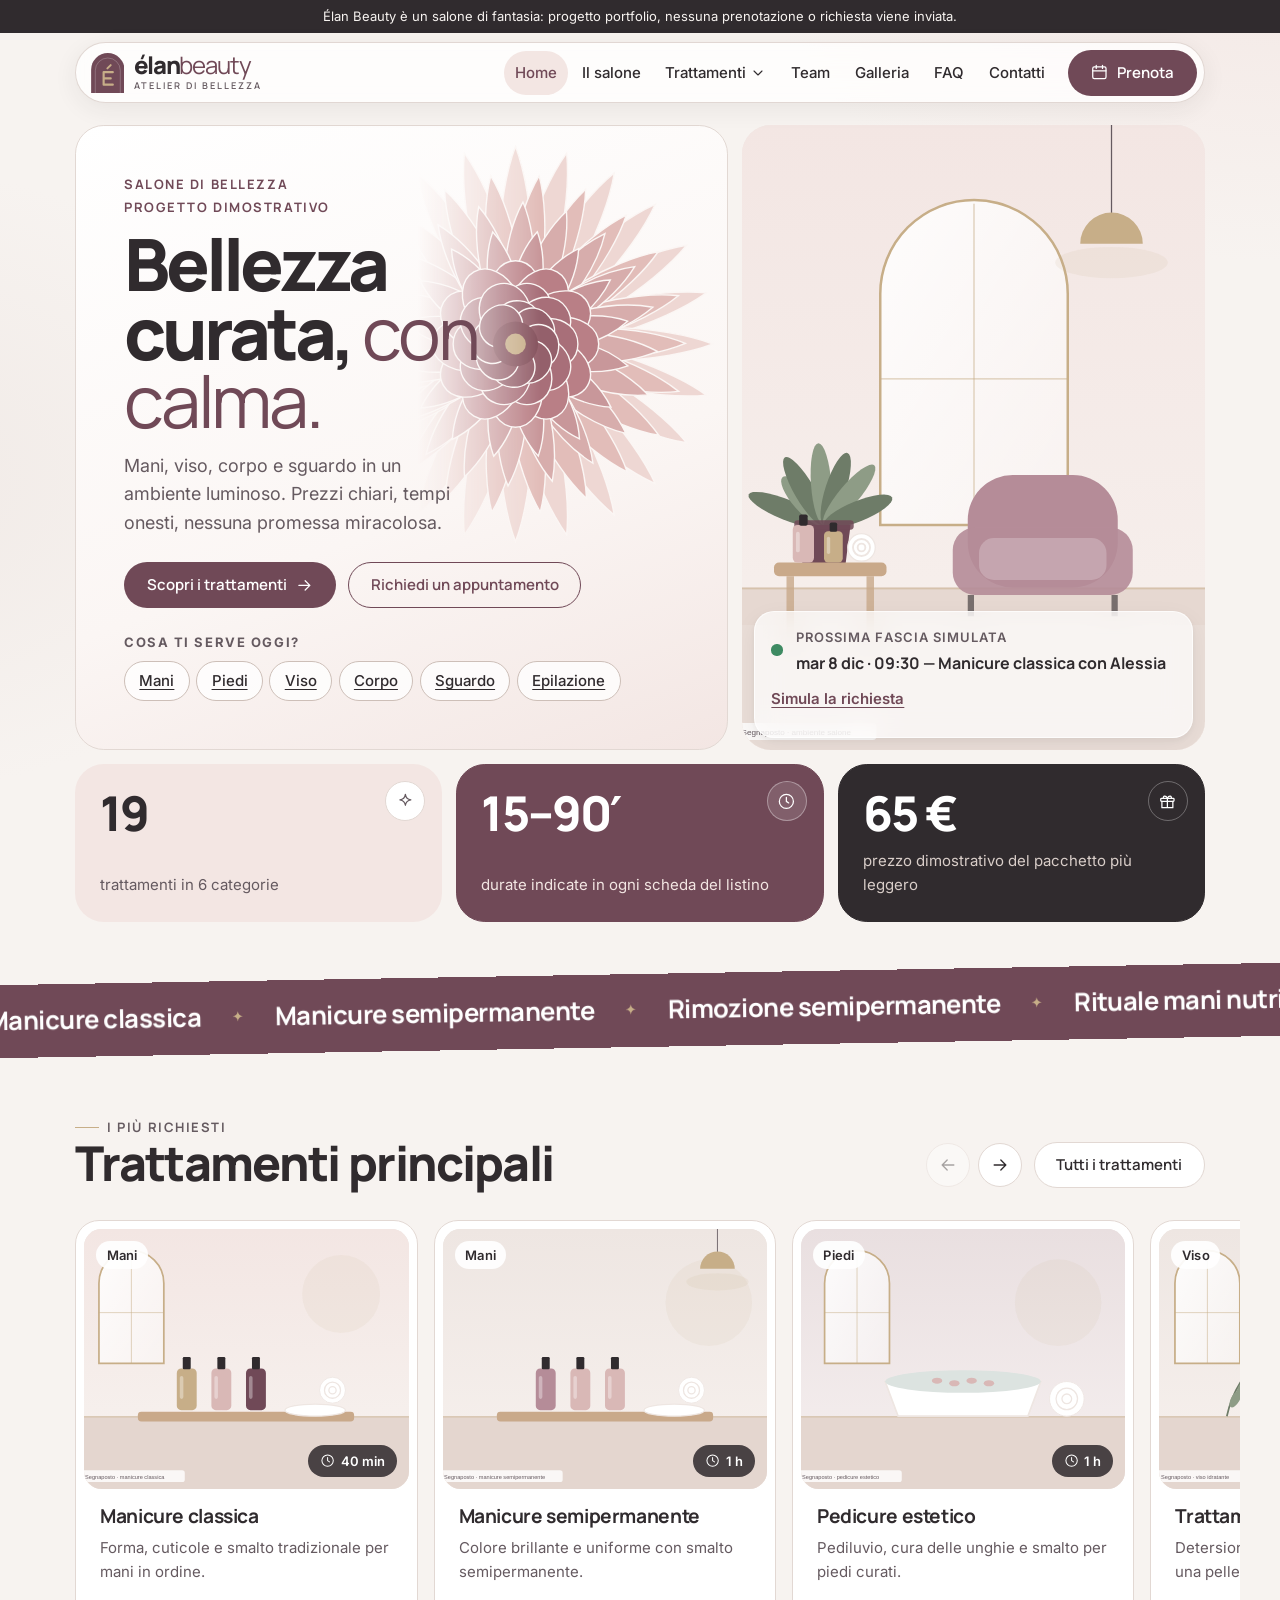
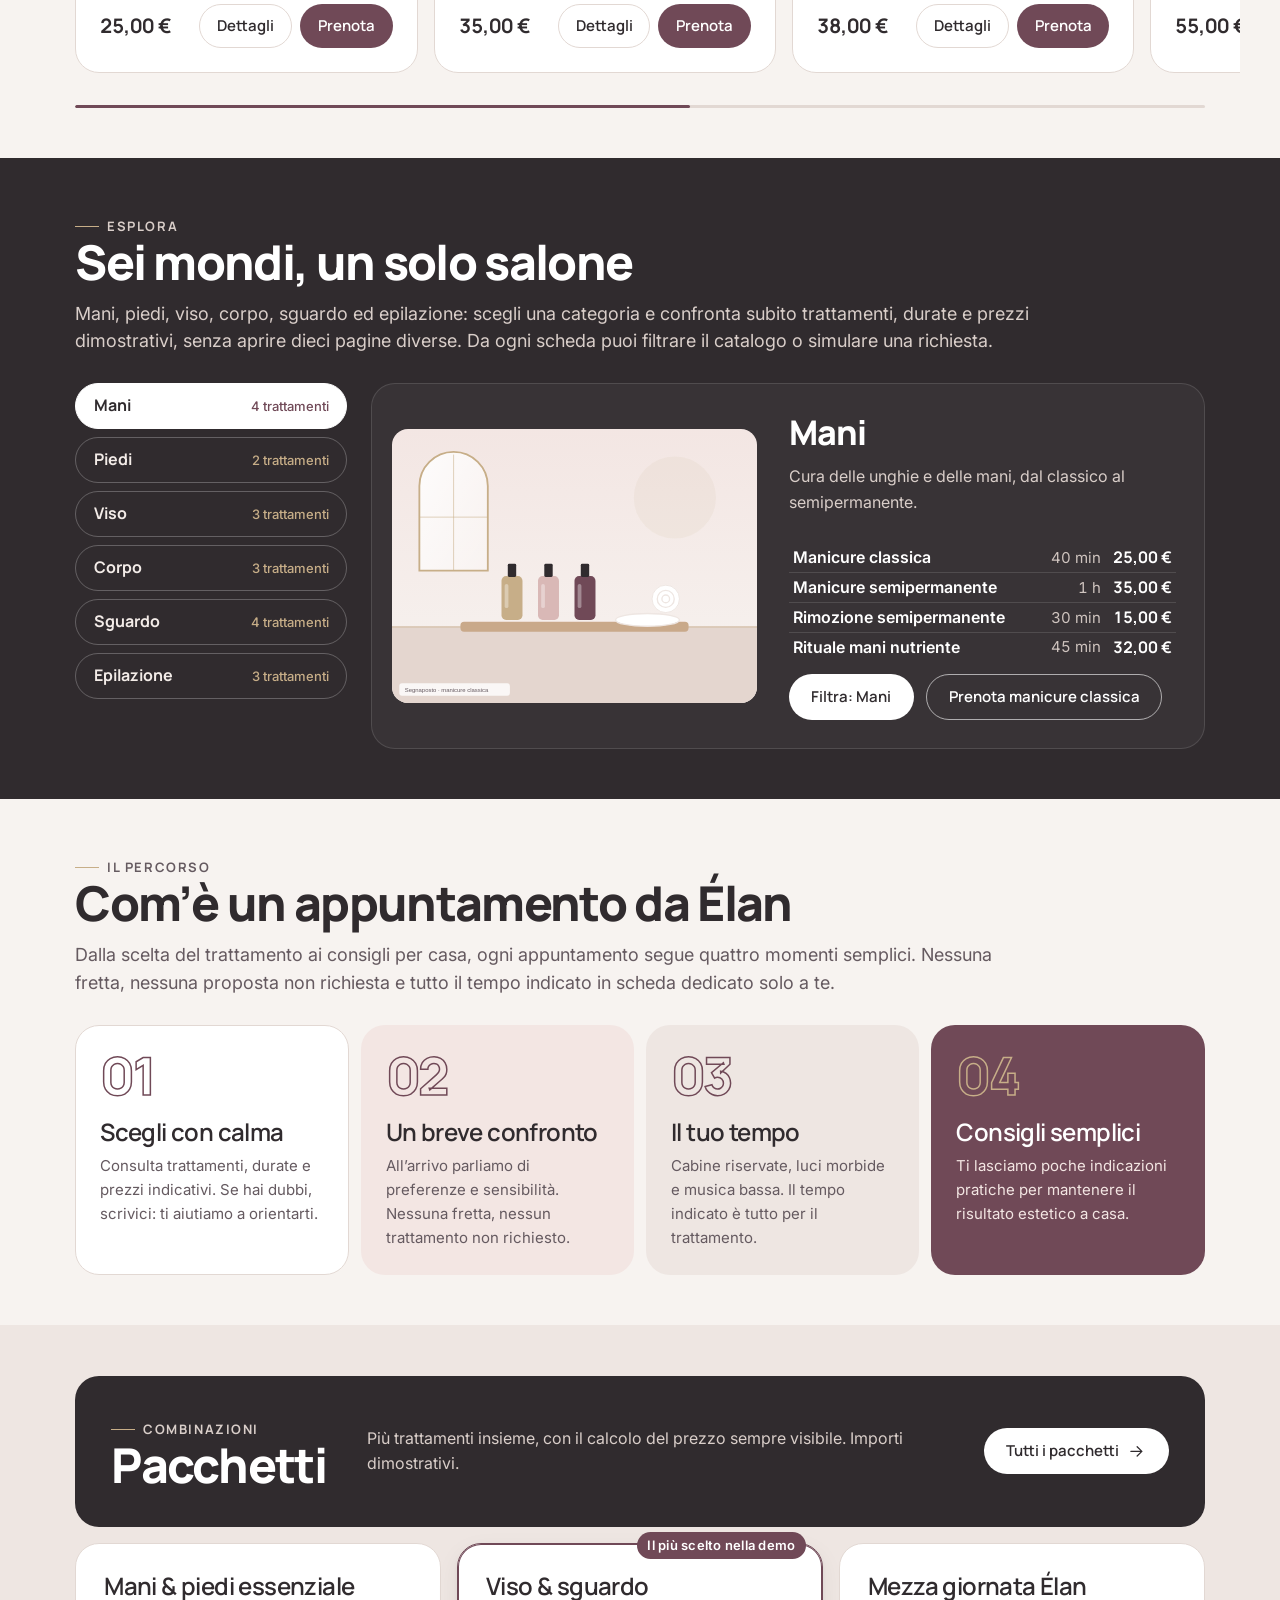
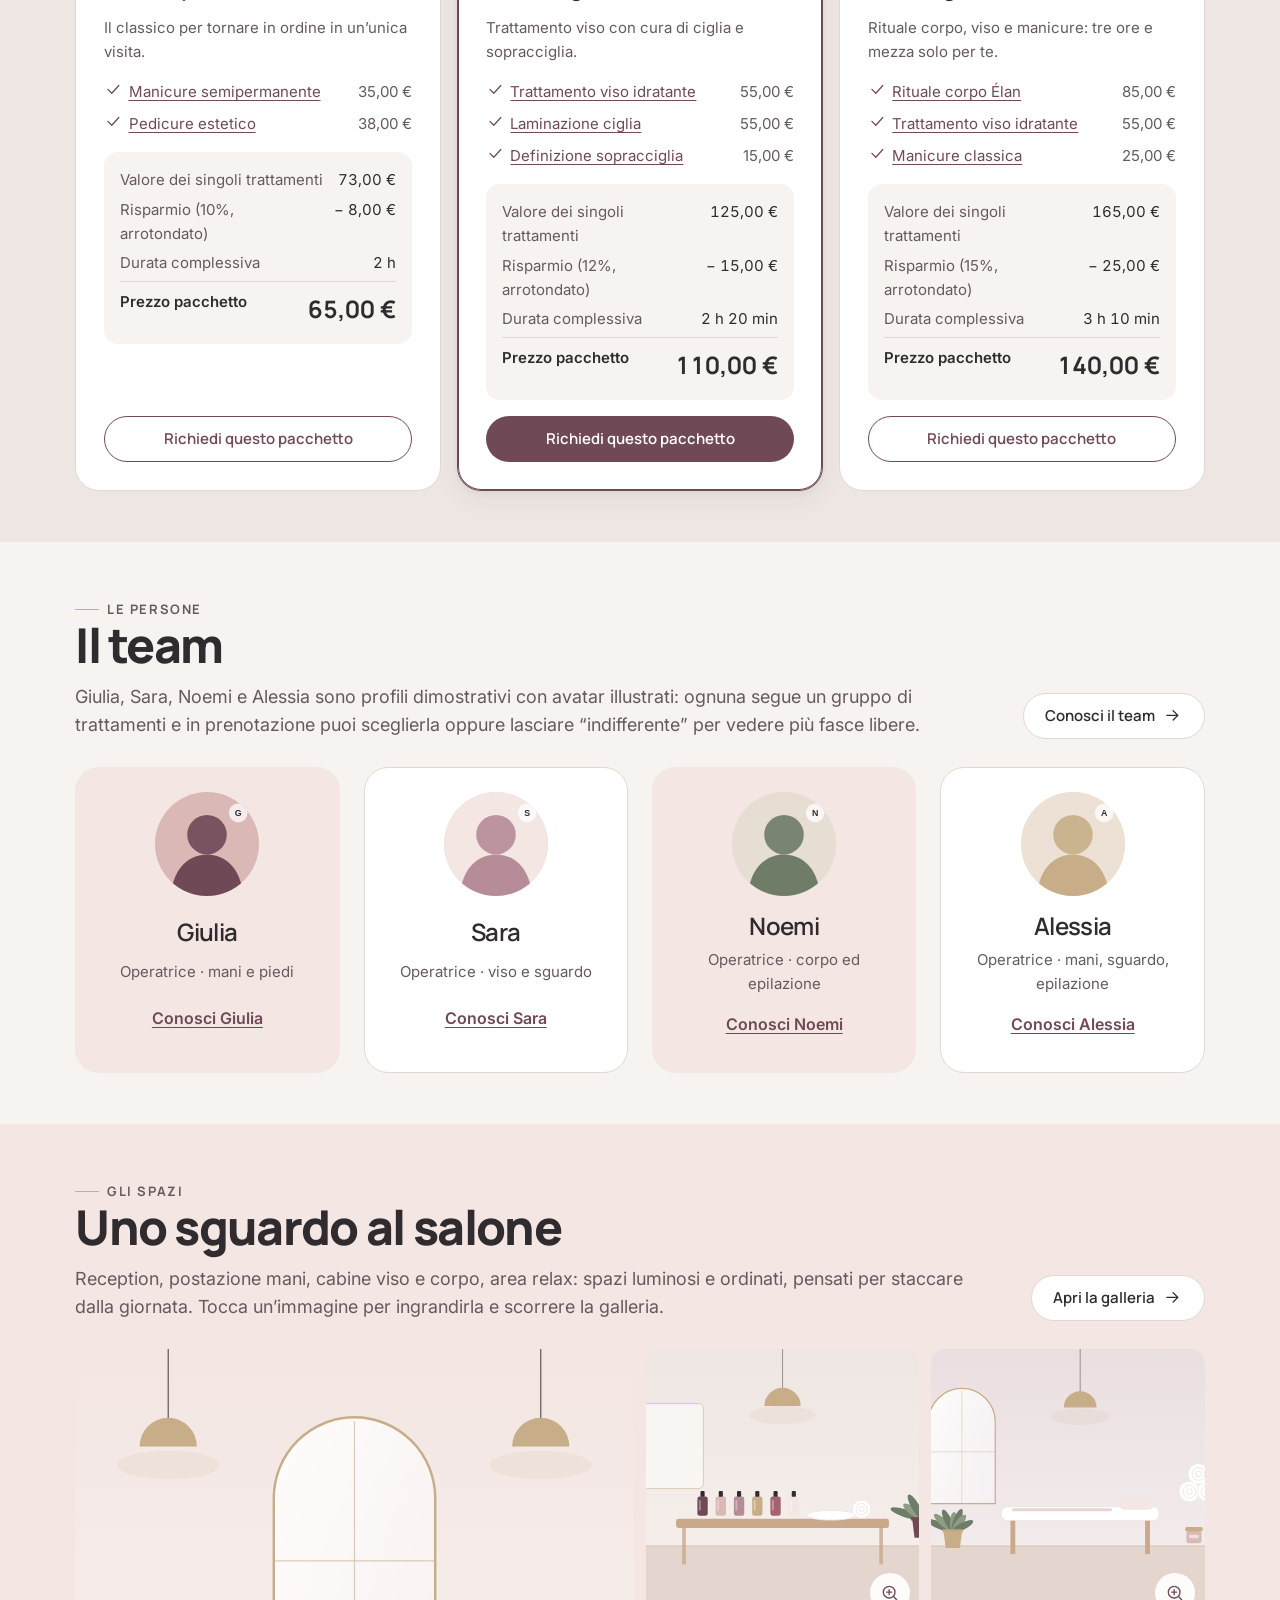
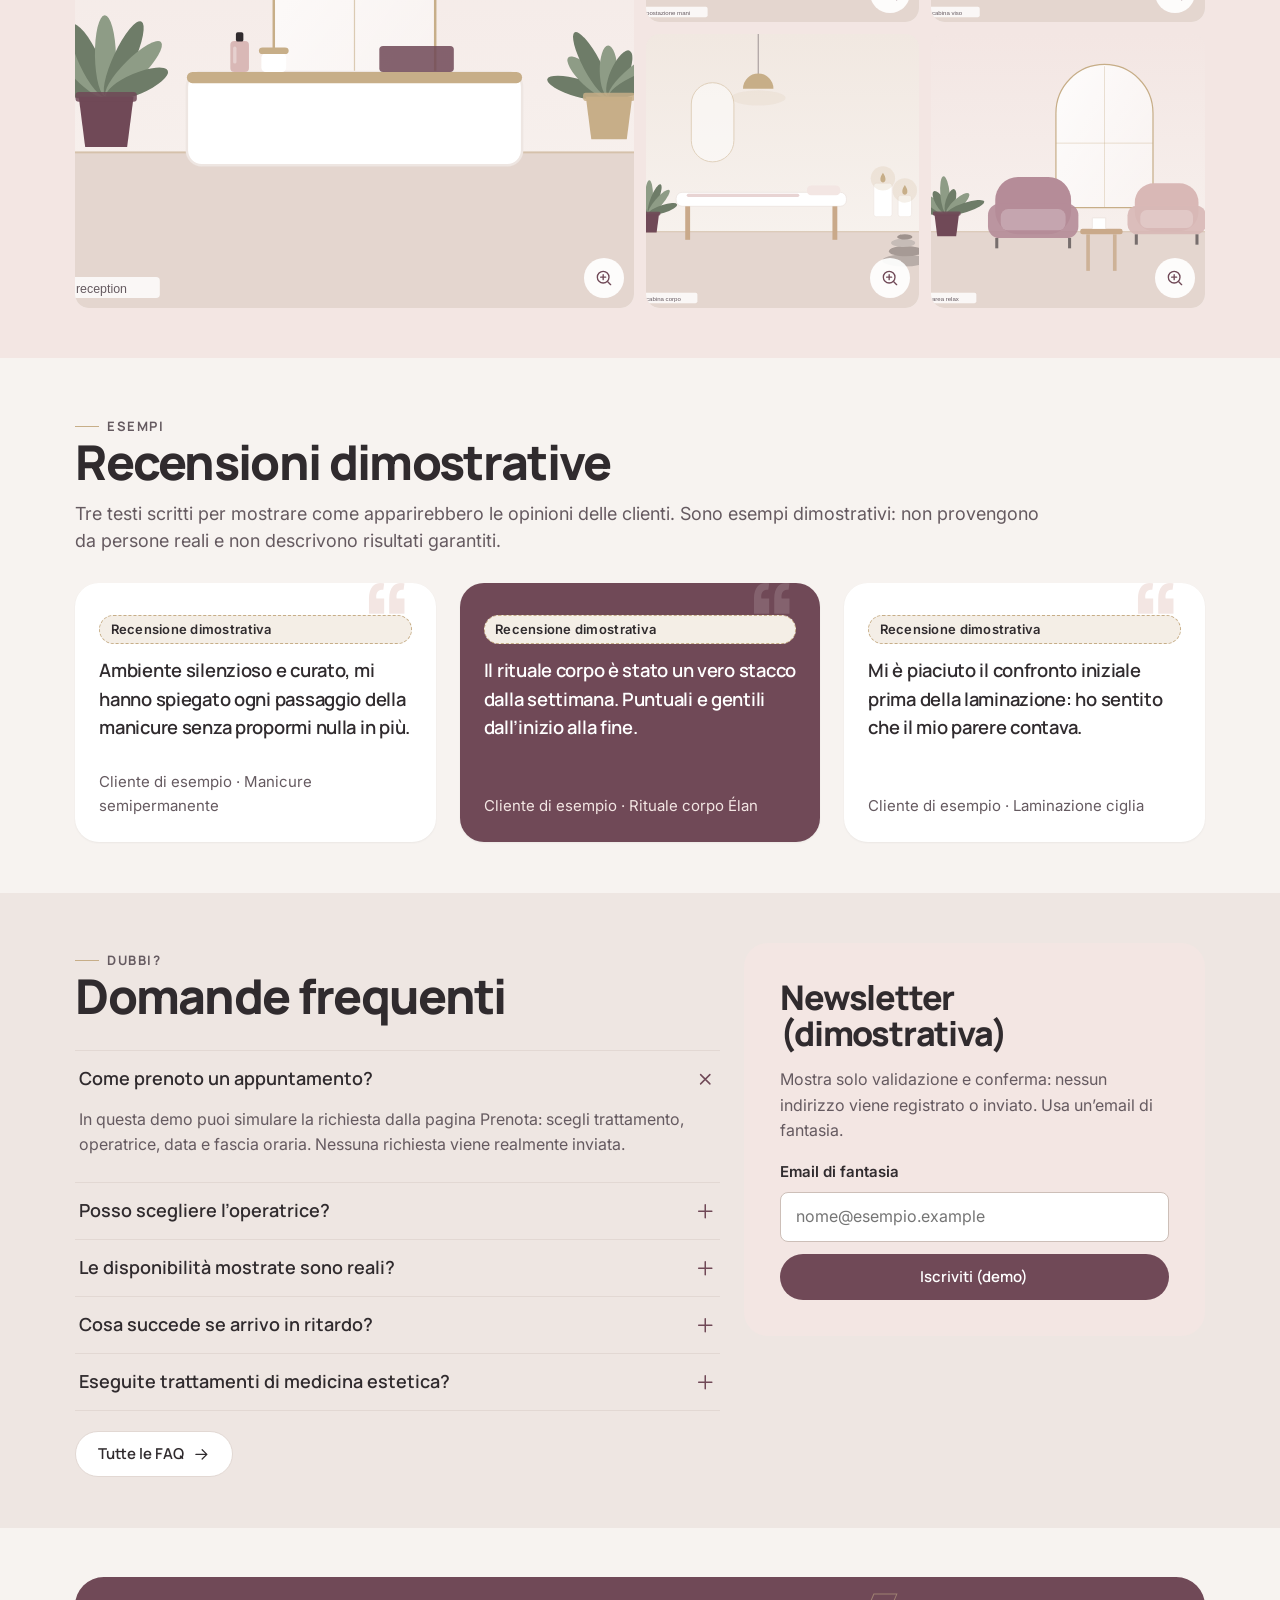
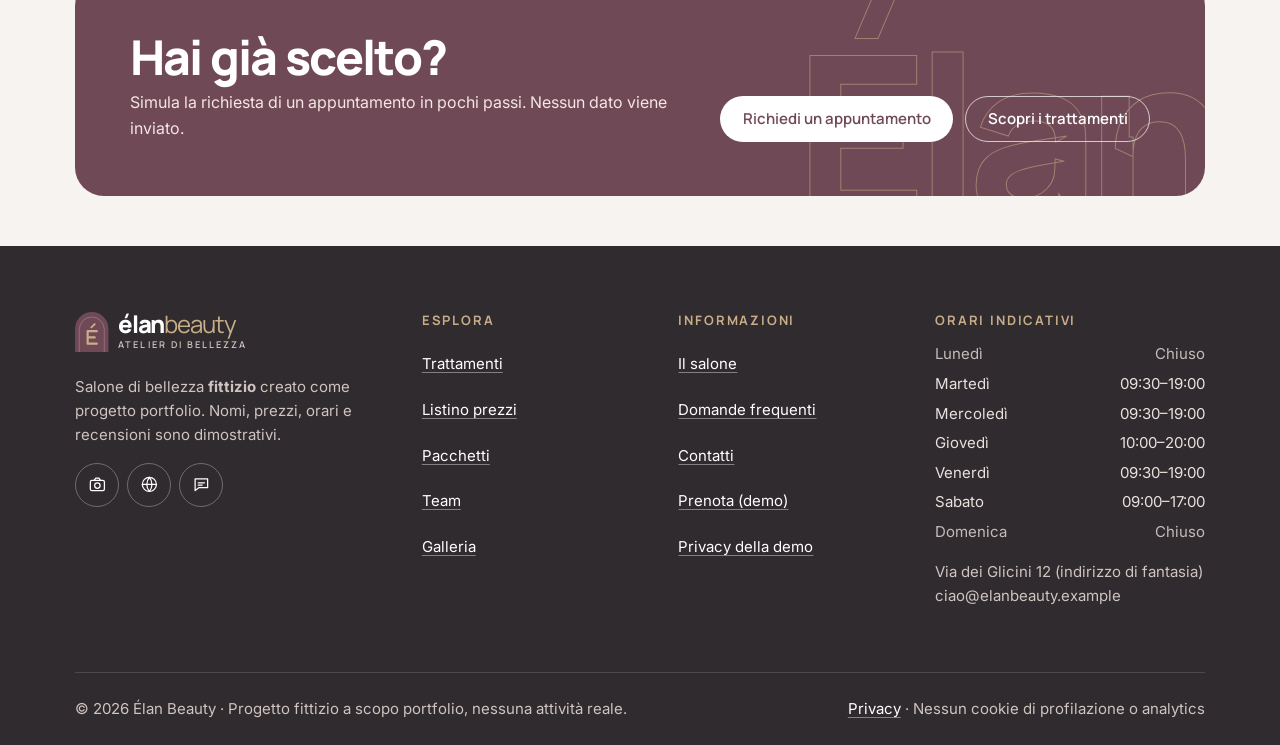
==== commit 2a32475f: "Hero: dalia grande dall'alto del riquadro, eyebrow su due righe senza linea Co-Authored-By: Claude O" ====
--- a/index.html
+++ b/index.html
@@ -93,7 +93,7 @@
       <div class="container bento">
         <div class="tile tile--intro anim-in">
           <div>
-            <p class="eyebrow">Salone di bellezza · progetto dimostrativo</p>
+            <p class="eyebrow eyebrow--stack"><span>Salone di bellezza</span><span>Progetto dimostrativo</span></p>
             <div class="hero-title"><h1>Bellezza<br> curata, <span class="soft">con<br> calma.</span></h1><svg class="hero-flower" viewBox="-118 -118 236 236" aria-hidden="true" focusable="false"><g class="hero-flower__petals"><path d="M0 0 C14.4 -28.5 10.8 -85.5 0 -114.0 C-10.8 -85.5 -14.4 -28.5 0 0Z" transform="rotate(0.0)" fill="#EED7D3" stroke="#FBF6F4" stroke-width="0.8"/><path d="M0 0 C14.4 -28.5 10.8 -85.5 0 -114.0 C-10.8 -85.5 -14.4 -28.5 0 0Z" transform="rotate(15.0)" fill="#EED7D3" stroke="#FBF6F4" stroke-width="0.8"/><path d="M0 0 C14.4 -28.5 10.8 -85.5 0 -114.0 C-10.8 -85.5 -14.4 -28.5 0 0Z" transform="rotate(30.0)" fill="#EED7D3" stroke="#FBF6F4" stroke-width="0.8"/><path d="M0 0 C14.4 -28.5 10.8 -85.5 0 -114.0 C-10.8 -85.5 -14.4 -28.5 0 0Z" transform="rotate(45.0)" fill="#EED7D3" stroke="#FBF6F4" stroke-width="0.8"/><path d="M0 0 C14.4 -28.5 10.8 -85.5 0 -114.0 C-10.8 -85.5 -14.4 -28.5 0 0Z" transform="rotate(60.0)" fill="#EED7D3" stroke="#FBF6F4" stroke-width="0.8"/><path d="M0 0 C14.4 -28.5 10.8 -85.5 0 -114.0 C-10.8 -85.5 -14.4 -28.5 0 0Z" transform="rotate(75.0)" fill="#EED7D3" stroke="#FBF6F4" stroke-width="0.8"/><path d="M0 0 C14.4 -28.5 10.8 -85.5 0 -114.0 C-10.8 -85.5 -14.4 -28.5 0 0Z" transform="rotate(90.0)" fill="#EED7D3" stroke="#FBF6F4" stroke-width="0.8"/><path d="M0 0 C14.4 -28.5 10.8 -85.5 0 -114.0 C-10.8 -85.5 -14.4 -28.5 0 0Z" transform="rotate(105.0)" fill="#EED7D3" stroke="#FBF6F4" stroke-width="0.8"/><path d="M0 0 C14.4 -28.5 10.8 -85.5 0 -114.0 C-10.8 -85.5 -14.4 -28.5 0 0Z" transform="rotate(120.0)" fill="#EED7D3" stroke="#FBF6F4" stroke-width="0.8"/><path d="M0 0 C14.4 -28.5 10.8 -85.5 0 -114.0 C-10.8 -85.5 -14.4 -28.5 0 0Z" transform="rotate(135.0)" fill="#EED7D3" stroke="#FBF6F4" stroke-width="0.8"/><path d="M0 0 C14.4 -28.5 10.8 -85.5 0 -114.0 C-10.8 -85.5 -14.4 -28.5 0 0Z" transform="rotate(150.0)" fill="#EED7D3" stroke="#FBF6F4" stroke-width="0.8"/><path d="M0 0 C14.4 -28.5 10.8 -85.5 0 -114.0 C-10.8 -85.5 -14.4 -28.5 0 0Z" transform="rotate(165.0)" fill="#EED7D3" stroke="#FBF6F4" stroke-width="0.8"/><path d="M0 0 C14.4 -28.5 10.8 -85.5 0 -114.0 C-10.8 -85.5 -14.4 -28.5 0 0Z" transform="rotate(180.0)" fill="#EED7D3" stroke="#FBF6F4" stroke-width="0.8"/><path d="M0 0 C14.4 -28.5 10.8 -85.5 0 -114.0 C-10.8 -85.5 -14.4 -28.5 0 0Z" transform="rotate(195.0)" fill="#EED7D3" stroke="#FBF6F4" stroke-width="0.8"/><path d="M0 0 C14.4 -28.5 10.8 -85.5 0 -114.0 C-10.8 -85.5 -14.4 -28.5 0 0Z" transform="rotate(210.0)" fill="#EED7D3" stroke="#FBF6F4" stroke-width="0.8"/><path d="M0 0 C14.4 -28.5 10.8 -85.5 0 -114.0 C-10.8 -85.5 -14.4 -28.5 0 0Z" transform="rotate(225.0)" fill="#EED7D3" stroke="#FBF6F4" stroke-width="0.8"/><path d="M0 0 C14.4 -28.5 10.8 -85.5 0 -114.0 C-10.8 -85.5 -14.4 -28.5 0 0Z" transform="rotate(240.0)" fill="#EED7D3" stroke="#FBF6F4" stroke-width="0.8"/><path d="M0 0 C14.4 -28.5 10.8 -85.5 0 -114.0 C-10.8 -85.5 -14.4 -28.5 0 0Z" transform="rotate(255.0)" fill="#EED7D3" stroke="#FBF6F4" stroke-width="0.8"/><path d="M0 0 C14.4 -28.5 10.8 -85.5 0 -114.0 C-10.8 -85.5 -14.4 -28.5 0 0Z" transform="rotate(270.0)" fill="#EED7D3" stroke="#FBF6F4" stroke-width="0.8"/><path d="M0 0 C14.4 -28.5 10.8 -85.5 0 -114.0 C-10.8 -85.5 -14.4 -28.5 0 0Z" transform="rotate(285.0)" fill="#EED7D3" stroke="#FBF6F4" stroke-width="0.8"/><path d="M0 0 C14.4 -28.5 10.8 -85.5 0 -114.0 C-10.8 -85.5 -14.4 -28.5 0 0Z" transform="rotate(300.0)" fill="#EED7D3" stroke="#FBF6F4" stroke-width="0.8"/><path d="M0 0 C14.4 -28.5 10.8 -85.5 0 -114.0 C-10.8 -85.5 -14.4 -28.5 0 0Z" transform="rotate(315.0)" fill="#EED7D3" stroke="#FBF6F4" stroke-width="0.8"/><path d="M0 0 C14.4 -28.5 10.8 -85.5 0 -114.0 C-10.8 -85.5 -14.4 -28.5 0 0Z" transform="rotate(330.0)" fill="#EED7D3" stroke="#FBF6F4" stroke-width="0.8"/><path d="M0 0 C14.4 -28.5 10.8 -85.5 0 -114.0 C-10.8 -85.5 -14.4 -28.5 0 0Z" transform="rotate(345.0)" fill="#EED7D3" stroke="#FBF6F4" stroke-width="0.8"/><path d="M0 0 C13.8 -24.5 10.3 -73.5 0 -98.0 C-10.3 -73.5 -13.8 -24.5 0 0Z" transform="rotate(8.0)" fill="#E2BDB9" stroke="#FBF6F4" stroke-width="0.8"/><path d="M0 0 C13.8 -24.5 10.3 -73.5 0 -98.0 C-10.3 -73.5 -13.8 -24.5 0 0Z" transform="rotate(24.4)" fill="#E2BDB9" stroke="#FBF6F4" stroke-width="0.8"/><path d="M0 0 C13.8 -24.5 10.3 -73.5 0 -98.0 C-10.3 -73.5 -13.8 -24.5 0 0Z" transform="rotate(40.7)" fill="#E2BDB9" stroke="#FBF6F4" stroke-width="0.8"/><path d="M0 0 C13.8 -24.5 10.3 -73.5 0 -98.0 C-10.3 -73.5 -13.8 -24.5 0 0Z" transform="rotate(57.1)" fill="#E2BDB9" stroke="#FBF6F4" stroke-width="0.8"/><path d="M0 0 C13.8 -24.5 10.3 -73.5 0 -98.0 C-10.3 -73.5 -13.8 -24.5 0 0Z" transform="rotate(73.5)" fill="#E2BDB9" stroke="#FBF6F4" stroke-width="0.8"/><path d="M0 0 C13.8 -24.5 10.3 -73.5 0 -98.0 C-10.3 -73.5 -13.8 -24.5 0 0Z" transform="rotate(89.8)" fill="#E2BDB9" stroke="#FBF6F4" stroke-width="0.8"/><path d="M0 0 C13.8 -24.5 10.3 -73.5 0 -98.0 C-10.3 -73.5 -13.8 -24.5 0 0Z" transform="rotate(106.2)" fill="#E2BDB9" stroke="#FBF6F4" stroke-width="0.8"/><path d="M0 0 C13.8 -24.5 10.3 -73.5 0 -98.0 C-10.3 -73.5 -13.8 -24.5 0 0Z" transform="rotate(122.5)" fill="#E2BDB9" stroke="#FBF6F4" stroke-width="0.8"/><path d="M0 0 C13.8 -24.5 10.3 -73.5 0 -98.0 C-10.3 -73.5 -13.8 -24.5 0 0Z" transform="rotate(138.9)" fill="#E2BDB9" stroke="#FBF6F4" stroke-width="0.8"/><path d="M0 0 C13.8 -24.5 10.3 -73.5 0 -98.0 C-10.3 -73.5 -13.8 -24.5 0 0Z" transform="rotate(155.3)" fill="#E2BDB9" stroke="#FBF6F4" stroke-width="0.8"/><path d="M0 0 C13.8 -24.5 10.3 -73.5 0 -98.0 C-10.3 -73.5 -13.8 -24.5 0 0Z" transform="rotate(171.6)" fill="#E2BDB9" stroke="#FBF6F4" stroke-width="0.8"/><path d="M0 0 C13.8 -24.5 10.3 -73.5 0 -98.0 C-10.3 -73.5 -13.8 -24.5 0 0Z" transform="rotate(188.0)" fill="#E2BDB9" stroke="#FBF6F4" stroke-width="0.8"/><path d="M0 0 C13.8 -24.5 10.3 -73.5 0 -98.0 C-10.3 -73.5 -13.8 -24.5 0 0Z" transform="rotate(204.4)" fill="#E2BDB9" stroke="#FBF6F4" stroke-width="0.8"/><path d="M0 0 C13.8 -24.5 10.3 -73.5 0 -98.0 C-10.3 -73.5 -13.8 -24.5 0 0Z" transform="rotate(220.7)" fill="#E2BDB9" stroke="#FBF6F4" stroke-width="0.8"/><path d="M0 0 C13.8 -24.5 10.3 -73.5 0 -98.0 C-10.3 -73.5 -13.8 -24.5 0 0Z" transform="rotate(237.1)" fill="#E2BDB9" stroke="#FBF6F4" stroke-width="0.8"/><path d="M0 0 C13.8 -24.5 10.3 -73.5 0 -98.0 C-10.3 -73.5 -13.8 -24.5 0 0Z" transform="rotate(253.5)" fill="#E2BDB9" stroke="#FBF6F4" stroke-width="0.8"/><path d="M0 0 C13.8 -24.5 10.3 -73.5 0 -98.0 C-10.3 -73.5 -13.8 -24.5 0 0Z" transform="rotate(269.8)" fill="#E2BDB9" stroke="#FBF6F4" stroke-width="0.8"/><path d="M0 0 C13.8 -24.5 10.3 -73.5 0 -98.0 C-10.3 -73.5 -13.8 -24.5 0 0Z" transform="rotate(286.2)" fill="#E2BDB9" stroke="#FBF6F4" stroke-width="0.8"/><path d="M0 0 C13.8 -24.5 10.3 -73.5 0 -98.0 C-10.3 -73.5 -13.8 -24.5 0 0Z" transform="rotate(302.5)" fill="#E2BDB9" stroke="#FBF6F4" stroke-width="0.8"/><path d="M0 0 C13.8 -24.5 10.3 -73.5 0 -98.0 C-10.3 -73.5 -13.8 -24.5 0 0Z" transform="rotate(318.9)" fill="#E2BDB9" stroke="#FBF6F4" stroke-width="0.8"/><path d="M0 0 C13.8 -24.5 10.3 -73.5 0 -98.0 C-10.3 -73.5 -13.8 -24.5 0 0Z" transform="rotate(335.3)" fill="#E2BDB9" stroke="#FBF6F4" stroke-width="0.8"/><path d="M0 0 C13.8 -24.5 10.3 -73.5 0 -98.0 C-10.3 -73.5 -13.8 -24.5 0 0Z" transform="rotate(351.6)" fill="#E2BDB9" stroke="#FBF6F4" stroke-width="0.8"/><path d="M0 0 C13.2 -20.5 9.9 -61.5 0 -82.0 C-9.9 -61.5 -13.2 -20.5 0 0Z" transform="rotate(3.0)" fill="#D7ADAC" stroke="#FBF6F4" stroke-width="0.8"/><path d="M0 0 C13.2 -20.5 9.9 -61.5 0 -82.0 C-9.9 -61.5 -13.2 -20.5 0 0Z" transform="rotate(21.0)" fill="#D7ADAC" stroke="#FBF6F4" stroke-width="0.8"/><path d="M0 0 C13.2 -20.5 9.9 -61.5 0 -82.0 C-9.9 -61.5 -13.2 -20.5 0 0Z" transform="rotate(39.0)" fill="#D7ADAC" stroke="#FBF6F4" stroke-width="0.8"/><path d="M0 0 C13.2 -20.5 9.9 -61.5 0 -82.0 C-9.9 -61.5 -13.2 -20.5 0 0Z" transform="rotate(57.0)" fill="#D7ADAC" stroke="#FBF6F4" stroke-width="0.8"/><path d="M0 0 C13.2 -20.5 9.9 -61.5 0 -82.0 C-9.9 -61.5 -13.2 -20.5 0 0Z" transform="rotate(75.0)" fill="#D7ADAC" stroke="#FBF6F4" stroke-width="0.8"/><path d="M0 0 C13.2 -20.5 9.9 -61.5 0 -82.0 C-9.9 -61.5 -13.2 -20.5 0 0Z" transform="rotate(93.0)" fill="#D7ADAC" stroke="#FBF6F4" stroke-width="0.8"/><path d="M0 0 C13.2 -20.5 9.9 -61.5 0 -82.0 C-9.9 -61.5 -13.2 -20.5 0 0Z" transform="rotate(111.0)" fill="#D7ADAC" stroke="#FBF6F4" stroke-width="0.8"/><path d="M0 0 C13.2 -20.5 9.9 -61.5 0 -82.0 C-9.9 -61.5 -13.2 -20.5 0 0Z" transform="rotate(129.0)" fill="#D7ADAC" stroke="#FBF6F4" stroke-width="0.8"/><path d="M0 0 C13.2 -20.5 9.9 -61.5 0 -82.0 C-9.9 -61.5 -13.2 -20.5 0 0Z" transform="rotate(147.0)" fill="#D7ADAC" stroke="#FBF6F4" stroke-width="0.8"/><path d="M0 0 C13.2 -20.5 9.9 -61.5 0 -82.0 C-9.9 -61.5 -13.2 -20.5 0 0Z" transform="rotate(165.0)" fill="#D7ADAC" stroke="#FBF6F4" stroke-width="0.8"/><path d="M0 0 C13.2 -20.5 9.9 -61.5 0 -82.0 C-9.9 -61.5 -13.2 -20.5 0 0Z" transform="rotate(183.0)" fill="#D7ADAC" stroke="#FBF6F4" stroke-width="0.8"/><path d="M0 0 C13.2 -20.5 9.9 -61.5 0 -82.0 C-9.9 -61.5 -13.2 -20.5 0 0Z" transform="rotate(201.0)" fill="#D7ADAC" stroke="#FBF6F4" stroke-width="0.8"/><path d="M0 0 C13.2 -20.5 9.9 -61.5 0 -82.0 C-9.9 -61.5 -13.2 -20.5 0 0Z" transform="rotate(219.0)" fill="#D7ADAC" stroke="#FBF6F4" stroke-width="0.8"/><path d="M0 0 C13.2 -20.5 9.9 -61.5 0 -82.0 C-9.9 -61.5 -13.2 -20.5 0 0Z" transform="rotate(237.0)" fill="#D7ADAC" stroke="#FBF6F4" stroke-width="0.8"/><path d="M0 0 C13.2 -20.5 9.9 -61.5 0 -82.0 C-9.9 -61.5 -13.2 -20.5 0 0Z" transform="rotate(255.0)" fill="#D7ADAC" stroke="#FBF6F4" stroke-width="0.8"/><path d="M0 0 C13.2 -20.5 9.9 -61.5 0 -82.0 C-9.9 -61.5 -13.2 -20.5 0 0Z" transform="rotate(273.0)" fill="#D7ADAC" stroke="#FBF6F4" stroke-width="0.8"/><path d="M0 0 C13.2 -20.5 9.9 -61.5 0 -82.0 C-9.9 -61.5 -13.2 -20.5 0 0Z" transform="rotate(291.0)" fill="#D7ADAC" stroke="#FBF6F4" stroke-width="0.8"/><path d="M0 0 C13.2 -20.5 9.9 -61.5 0 -82.0 C-9.9 -61.5 -13.2 -20.5 0 0Z" transform="rotate(309.0)" fill="#D7ADAC" stroke="#FBF6F4" stroke-width="0.8"/><path d="M0 0 C13.2 -20.5 9.9 -61.5 0 -82.0 C-9.9 -61.5 -13.2 -20.5 0 0Z" transform="rotate(327.0)" fill="#D7ADAC" stroke="#FBF6F4" stroke-width="0.8"/><path d="M0 0 C13.2 -20.5 9.9 -61.5 0 -82.0 C-9.9 -61.5 -13.2 -20.5 0 0Z" transform="rotate(345.0)" fill="#D7ADAC" stroke="#FBF6F4" stroke-width="0.8"/><path d="M0 0 C13.2 -16.5 9.9 -49.5 0 -66.0 C-9.9 -49.5 -13.2 -16.5 0 0Z" transform="rotate(11.0)" fill="#C8979A" stroke="#FBF6F4" stroke-width="0.8"/><path d="M0 0 C13.2 -16.5 9.9 -49.5 0 -66.0 C-9.9 -49.5 -13.2 -16.5 0 0Z" transform="rotate(33.5)" fill="#C8979A" stroke="#FBF6F4" stroke-width="0.8"/><path d="M0 0 C13.2 -16.5 9.9 -49.5 0 -66.0 C-9.9 -49.5 -13.2 -16.5 0 0Z" transform="rotate(56.0)" fill="#C8979A" stroke="#FBF6F4" stroke-width="0.8"/><path d="M0 0 C13.2 -16.5 9.9 -49.5 0 -66.0 C-9.9 -49.5 -13.2 -16.5 0 0Z" transform="rotate(78.5)" fill="#C8979A" stroke="#FBF6F4" stroke-width="0.8"/><path d="M0 0 C13.2 -16.5 9.9 -49.5 0 -66.0 C-9.9 -49.5 -13.2 -16.5 0 0Z" transform="rotate(101.0)" fill="#C8979A" stroke="#FBF6F4" stroke-width="0.8"/><path d="M0 0 C13.2 -16.5 9.9 -49.5 0 -66.0 C-9.9 -49.5 -13.2 -16.5 0 0Z" transform="rotate(123.5)" fill="#C8979A" stroke="#FBF6F4" stroke-width="0.8"/><path d="M0 0 C13.2 -16.5 9.9 -49.5 0 -66.0 C-9.9 -49.5 -13.2 -16.5 0 0Z" transform="rotate(146.0)" fill="#C8979A" stroke="#FBF6F4" stroke-width="0.8"/><path d="M0 0 C13.2 -16.5 9.9 -49.5 0 -66.0 C-9.9 -49.5 -13.2 -16.5 0 0Z" transform="rotate(168.5)" fill="#C8979A" stroke="#FBF6F4" stroke-width="0.8"/><path d="M0 0 C13.2 -16.5 9.9 -49.5 0 -66.0 C-9.9 -49.5 -13.2 -16.5 0 0Z" transform="rotate(191.0)" fill="#C8979A" stroke="#FBF6F4" stroke-width="0.8"/><path d="M0 0 C13.2 -16.5 9.9 -49.5 0 -66.0 C-9.9 -49.5 -13.2 -16.5 0 0Z" transform="rotate(213.5)" fill="#C8979A" stroke="#FBF6F4" stroke-width="0.8"/><path d="M0 0 C13.2 -16.5 9.9 -49.5 0 -66.0 C-9.9 -49.5 -13.2 -16.5 0 0Z" transform="rotate(236.0)" fill="#C8979A" stroke="#FBF6F4" stroke-width="0.8"/><path d="M0 0 C13.2 -16.5 9.9 -49.5 0 -66.0 C-9.9 -49.5 -13.2 -16.5 0 0Z" transform="rotate(258.5)" fill="#C8979A" stroke="#FBF6F4" stroke-width="0.8"/><path d="M0 0 C13.2 -16.5 9.9 -49.5 0 -66.0 C-9.9 -49.5 -13.2 -16.5 0 0Z" transform="rotate(281.0)" fill="#C8979A" stroke="#FBF6F4" stroke-width="0.8"/><path d="M0 0 C13.2 -16.5 9.9 -49.5 0 -66.0 C-9.9 -49.5 -13.2 -16.5 0 0Z" transform="rotate(303.5)" fill="#C8979A" stroke="#FBF6F4" stroke-width="0.8"/><path d="M0 0 C13.2 -16.5 9.9 -49.5 0 -66.0 C-9.9 -49.5 -13.2 -16.5 0 0Z" transform="rotate(326.0)" fill="#C8979A" stroke="#FBF6F4" stroke-width="0.8"/><path d="M0 0 C13.2 -16.5 9.9 -49.5 0 -66.0 C-9.9 -49.5 -13.2 -16.5 0 0Z" transform="rotate(348.5)" fill="#C8979A" stroke="#FBF6F4" stroke-width="0.8"/><path d="M0 0 C22.5 -7.2 19.5 -48.0 0 -48.0 C-19.5 -48.0 -22.5 -7.2 0 0Z" transform="rotate(0.0)" fill="#B97F86" stroke="#FBF6F4" stroke-width="0.8"/><path d="M0 0 C22.5 -7.2 19.5 -48.0 0 -48.0 C-19.5 -48.0 -22.5 -7.2 0 0Z" transform="rotate(30.0)" fill="#B97F86" stroke="#FBF6F4" stroke-width="0.8"/><path d="M0 0 C22.5 -7.2 19.5 -48.0 0 -48.0 C-19.5 -48.0 -22.5 -7.2 0 0Z" transform="rotate(60.0)" fill="#B97F86" stroke="#FBF6F4" stroke-width="0.8"/><path d="M0 0 C22.5 -7.2 19.5 -48.0 0 -48.0 C-19.5 -48.0 -22.5 -7.2 0 0Z" transform="rotate(90.0)" fill="#B97F86" stroke="#FBF6F4" stroke-width="0.8"/><path d="M0 0 C22.5 -7.2 19.5 -48.0 0 -48.0 C-19.5 -48.0 -22.5 -7.2 0 0Z" transform="rotate(120.0)" fill="#B97F86" stroke="#FBF6F4" stroke-width="0.8"/><path d="M0 0 C22.5 -7.2 19.5 -48.0 0 -48.0 C-19.5 -48.0 -22.5 -7.2 0 0Z" transform="rotate(150.0)" fill="#B97F86" stroke="#FBF6F4" stroke-width="0.8"/><path d="M0 0 C22.5 -7.2 19.5 -48.0 0 -48.0 C-19.5 -48.0 -22.5 -7.2 0 0Z" transform="rotate(180.0)" fill="#B97F86" stroke="#FBF6F4" stroke-width="0.8"/><path d="M0 0 C22.5 -7.2 19.5 -48.0 0 -48.0 C-19.5 -48.0 -22.5 -7.2 0 0Z" transform="rotate(210.0)" fill="#B97F86" stroke="#FBF6F4" stroke-width="0.8"/><path d="M0 0 C22.5 -7.2 19.5 -48.0 0 -48.0 C-19.5 -48.0 -22.5 -7.2 0 0Z" transform="rotate(240.0)" fill="#B97F86" stroke="#FBF6F4" stroke-width="0.8"/><path d="M0 0 C22.5 -7.2 19.5 -48.0 0 -48.0 C-19.5 -48.0 -22.5 -7.2 0 0Z" transform="rotate(270.0)" fill="#B97F86" stroke="#FBF6F4" stroke-width="0.8"/><path d="M0 0 C22.5 -7.2 19.5 -48.0 0 -48.0 C-19.5 -48.0 -22.5 -7.2 0 0Z" transform="rotate(300.0)" fill="#B97F86" stroke="#FBF6F4" stroke-width="0.8"/><path d="M0 0 C22.5 -7.2 19.5 -48.0 0 -48.0 C-19.5 -48.0 -22.5 -7.2 0 0Z" transform="rotate(330.0)" fill="#B97F86" stroke="#FBF6F4" stroke-width="0.8"/><path d="M0 0 C21.0 -5.4 18.2 -36.0 0 -36.0 C-18.2 -36.0 -21.0 -5.4 0 0Z" transform="rotate(18.0)" fill="#A86F79" stroke="#FBF6F4" stroke-width="0.8"/><path d="M0 0 C21.0 -5.4 18.2 -36.0 0 -36.0 C-18.2 -36.0 -21.0 -5.4 0 0Z" transform="rotate(54.0)" fill="#A86F79" stroke="#FBF6F4" stroke-width="0.8"/><path d="M0 0 C21.0 -5.4 18.2 -36.0 0 -36.0 C-18.2 -36.0 -21.0 -5.4 0 0Z" transform="rotate(90.0)" fill="#A86F79" stroke="#FBF6F4" stroke-width="0.8"/><path d="M0 0 C21.0 -5.4 18.2 -36.0 0 -36.0 C-18.2 -36.0 -21.0 -5.4 0 0Z" transform="rotate(126.0)" fill="#A86F79" stroke="#FBF6F4" stroke-width="0.8"/><path d="M0 0 C21.0 -5.4 18.2 -36.0 0 -36.0 C-18.2 -36.0 -21.0 -5.4 0 0Z" transform="rotate(162.0)" fill="#A86F79" stroke="#FBF6F4" stroke-width="0.8"/><path d="M0 0 C21.0 -5.4 18.2 -36.0 0 -36.0 C-18.2 -36.0 -21.0 -5.4 0 0Z" transform="rotate(198.0)" fill="#A86F79" stroke="#FBF6F4" stroke-width="0.8"/><path d="M0 0 C21.0 -5.4 18.2 -36.0 0 -36.0 C-18.2 -36.0 -21.0 -5.4 0 0Z" transform="rotate(234.0)" fill="#A86F79" stroke="#FBF6F4" stroke-width="0.8"/><path d="M0 0 C21.0 -5.4 18.2 -36.0 0 -36.0 C-18.2 -36.0 -21.0 -5.4 0 0Z" transform="rotate(270.0)" fill="#A86F79" stroke="#FBF6F4" stroke-width="0.8"/><path d="M0 0 C21.0 -5.4 18.2 -36.0 0 -36.0 C-18.2 -36.0 -21.0 -5.4 0 0Z" transform="rotate(306.0)" fill="#A86F79" stroke="#FBF6F4" stroke-width="0.8"/><path d="M0 0 C21.0 -5.4 18.2 -36.0 0 -36.0 C-18.2 -36.0 -21.0 -5.4 0 0Z" transform="rotate(342.0)" fill="#A86F79" stroke="#FBF6F4" stroke-width="0.8"/><path d="M0 0 C18.0 -3.8 15.6 -25.0 0 -25.0 C-15.6 -25.0 -18.0 -3.8 0 0Z" transform="rotate(6.0)" fill="#94606B" stroke="#FBF6F4" stroke-width="0.8"/><path d="M0 0 C18.0 -3.8 15.6 -25.0 0 -25.0 C-15.6 -25.0 -18.0 -3.8 0 0Z" transform="rotate(51.0)" fill="#94606B" stroke="#FBF6F4" stroke-width="0.8"/><path d="M0 0 C18.0 -3.8 15.6 -25.0 0 -25.0 C-15.6 -25.0 -18.0 -3.8 0 0Z" transform="rotate(96.0)" fill="#94606B" stroke="#FBF6F4" stroke-width="0.8"/><path d="M0 0 C18.0 -3.8 15.6 -25.0 0 -25.0 C-15.6 -25.0 -18.0 -3.8 0 0Z" transform="rotate(141.0)" fill="#94606B" stroke="#FBF6F4" stroke-width="0.8"/><path d="M0 0 C18.0 -3.8 15.6 -25.0 0 -25.0 C-15.6 -25.0 -18.0 -3.8 0 0Z" transform="rotate(186.0)" fill="#94606B" stroke="#FBF6F4" stroke-width="0.8"/><path d="M0 0 C18.0 -3.8 15.6 -25.0 0 -25.0 C-15.6 -25.0 -18.0 -3.8 0 0Z" transform="rotate(231.0)" fill="#94606B" stroke="#FBF6F4" stroke-width="0.8"/><path d="M0 0 C18.0 -3.8 15.6 -25.0 0 -25.0 C-15.6 -25.0 -18.0 -3.8 0 0Z" transform="rotate(276.0)" fill="#94606B" stroke="#FBF6F4" stroke-width="0.8"/><path d="M0 0 C18.0 -3.8 15.6 -25.0 0 -25.0 C-15.6 -25.0 -18.0 -3.8 0 0Z" transform="rotate(321.0)" fill="#94606B" stroke="#FBF6F4" stroke-width="0.8"/><circle r="13" fill="#85525D"/><circle r="6" fill="#C7AE88"/></g></svg></div>
             <p class="lead">Mani, viso, corpo e sguardo in un ambiente luminoso. Prezzi chiari, tempi onesti, nessuna promessa miracolosa.</p>
             <div class="btn-row">
--- a/css/pages.css
+++ b/css/pages.css
@@ -713,3 +713,6 @@
   .hero h1 { font-size: clamp(2.2rem, 13cqi, 6.5rem); max-width: none; }
 }
 .tile--intro .eyebrow, .tile--intro .lead, .tile--intro .btn-row, .tile--intro .quick-find { position: relative; z-index: 1; }
+/* Eyebrow dell'hero su due righe, senza linea */
+.eyebrow--stack { display: flex; flex-direction: column; align-items: flex-start; gap: 0.15rem; }
+.eyebrow--stack::before { display: none; }
